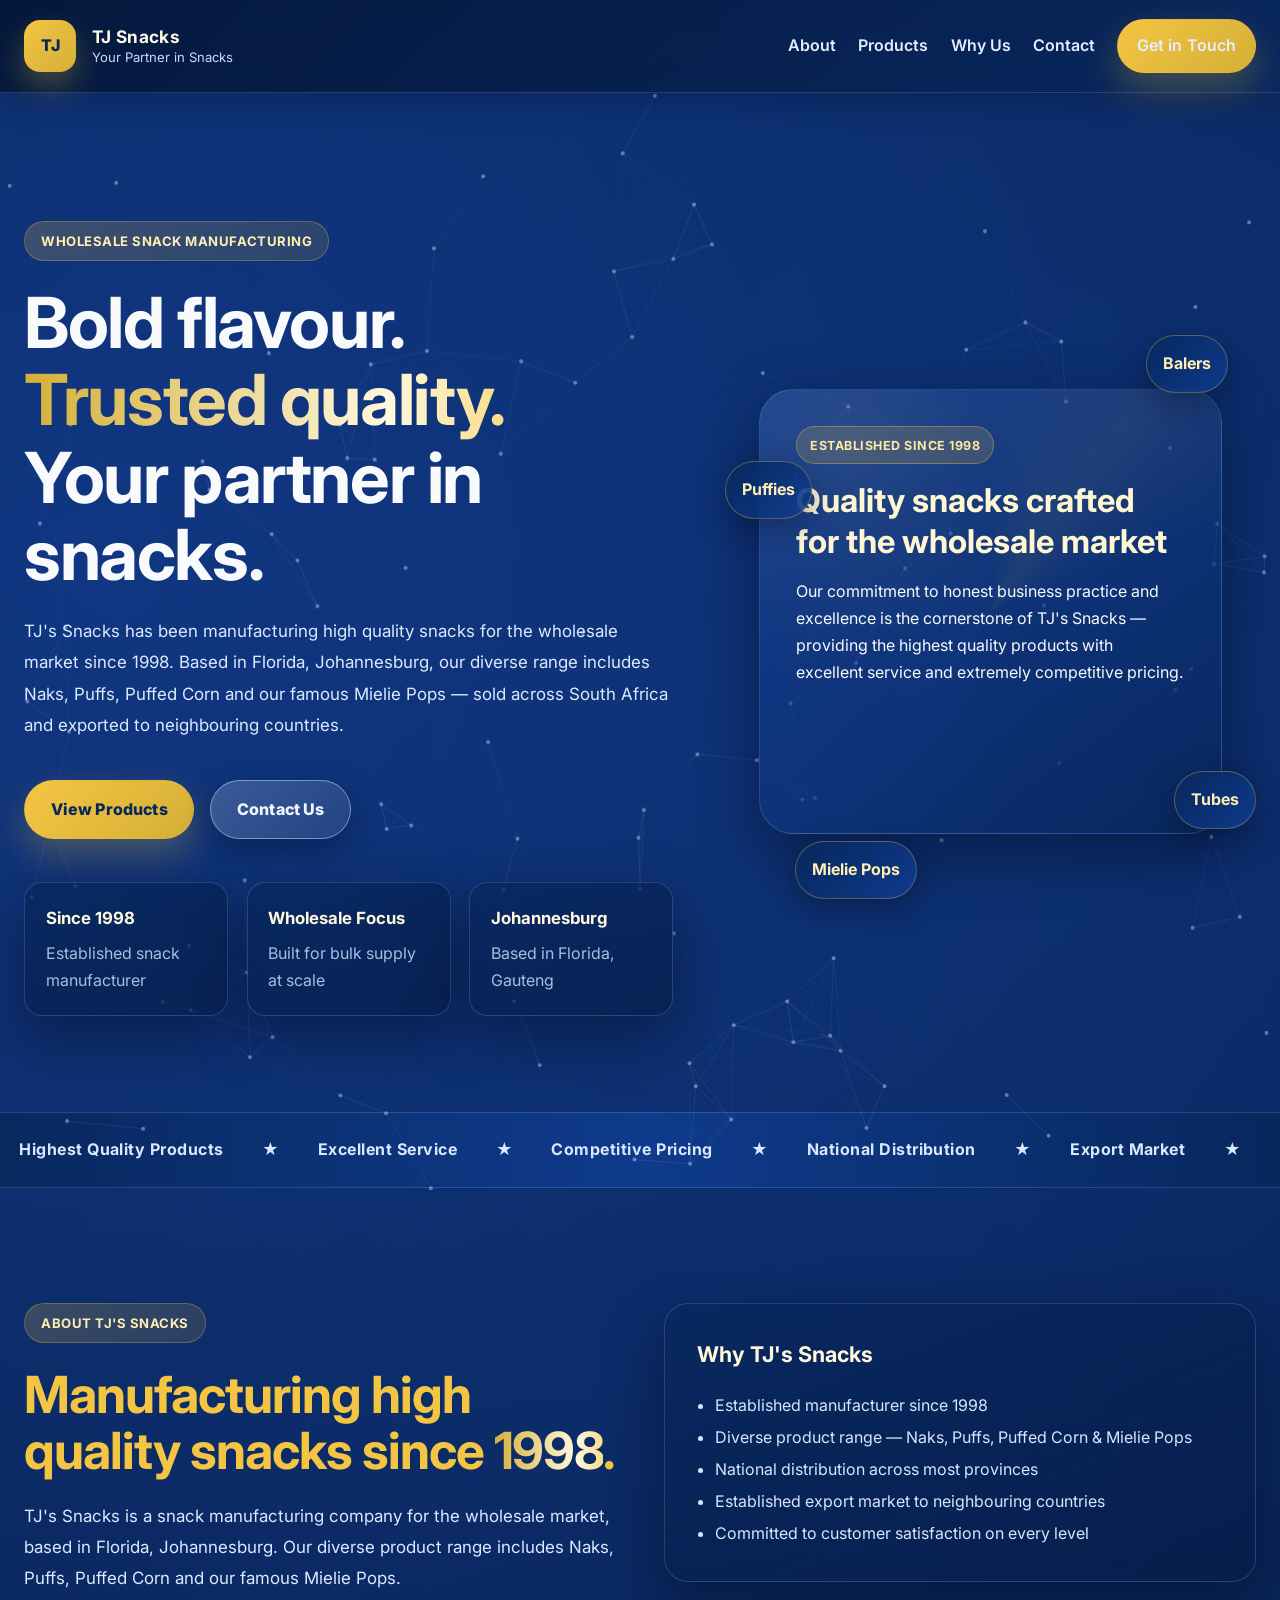
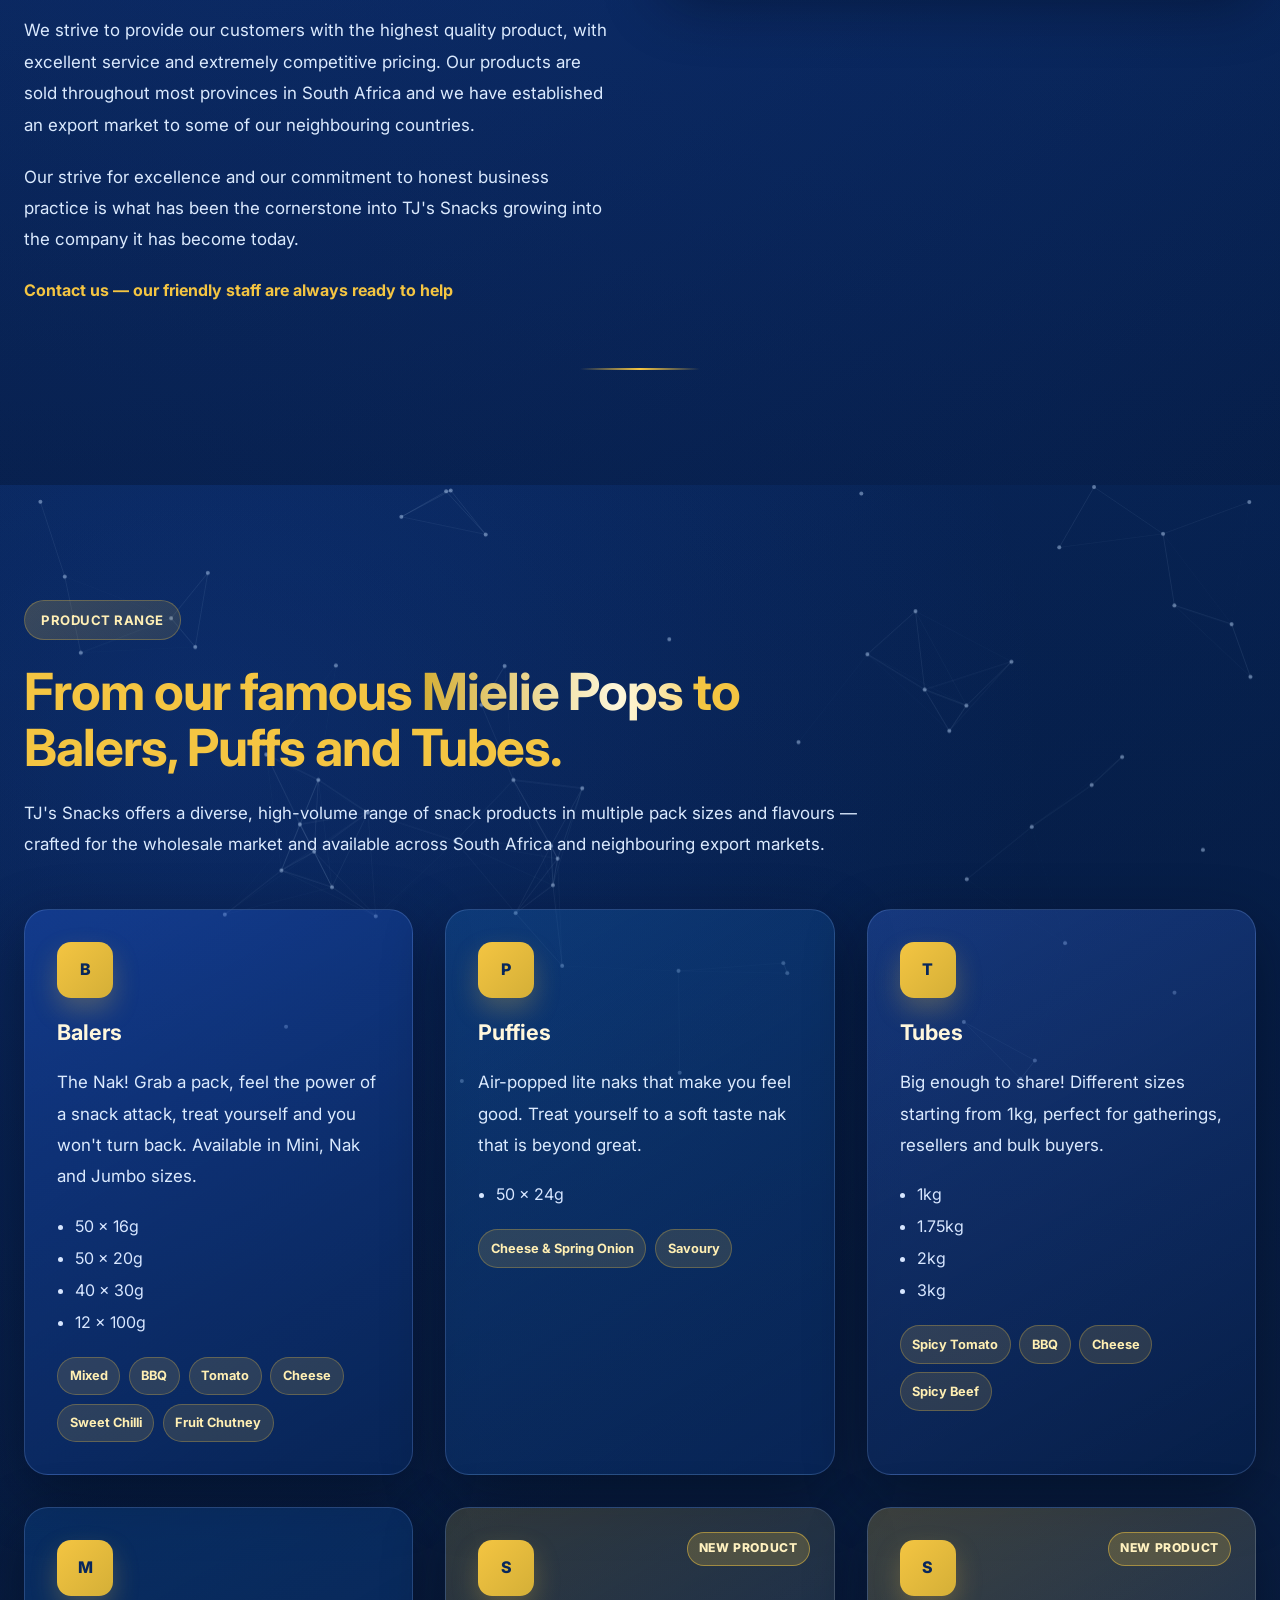
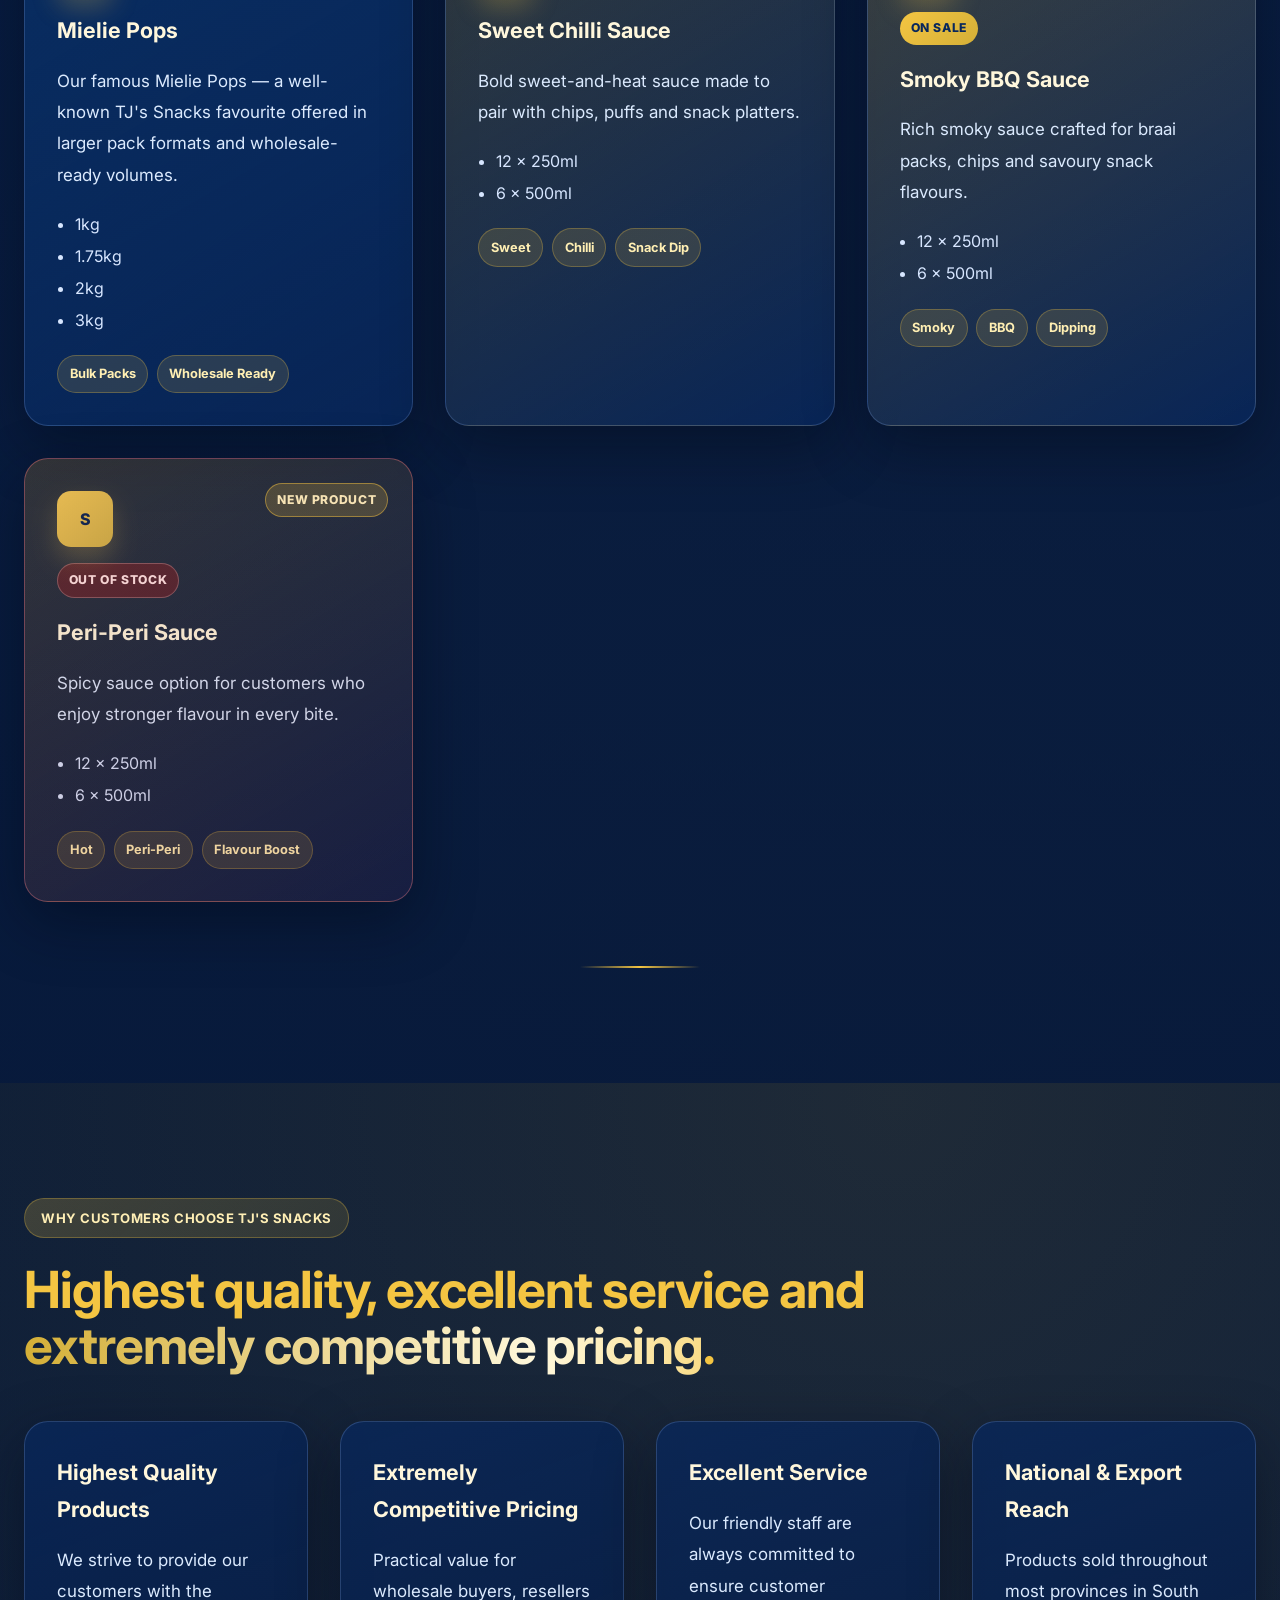
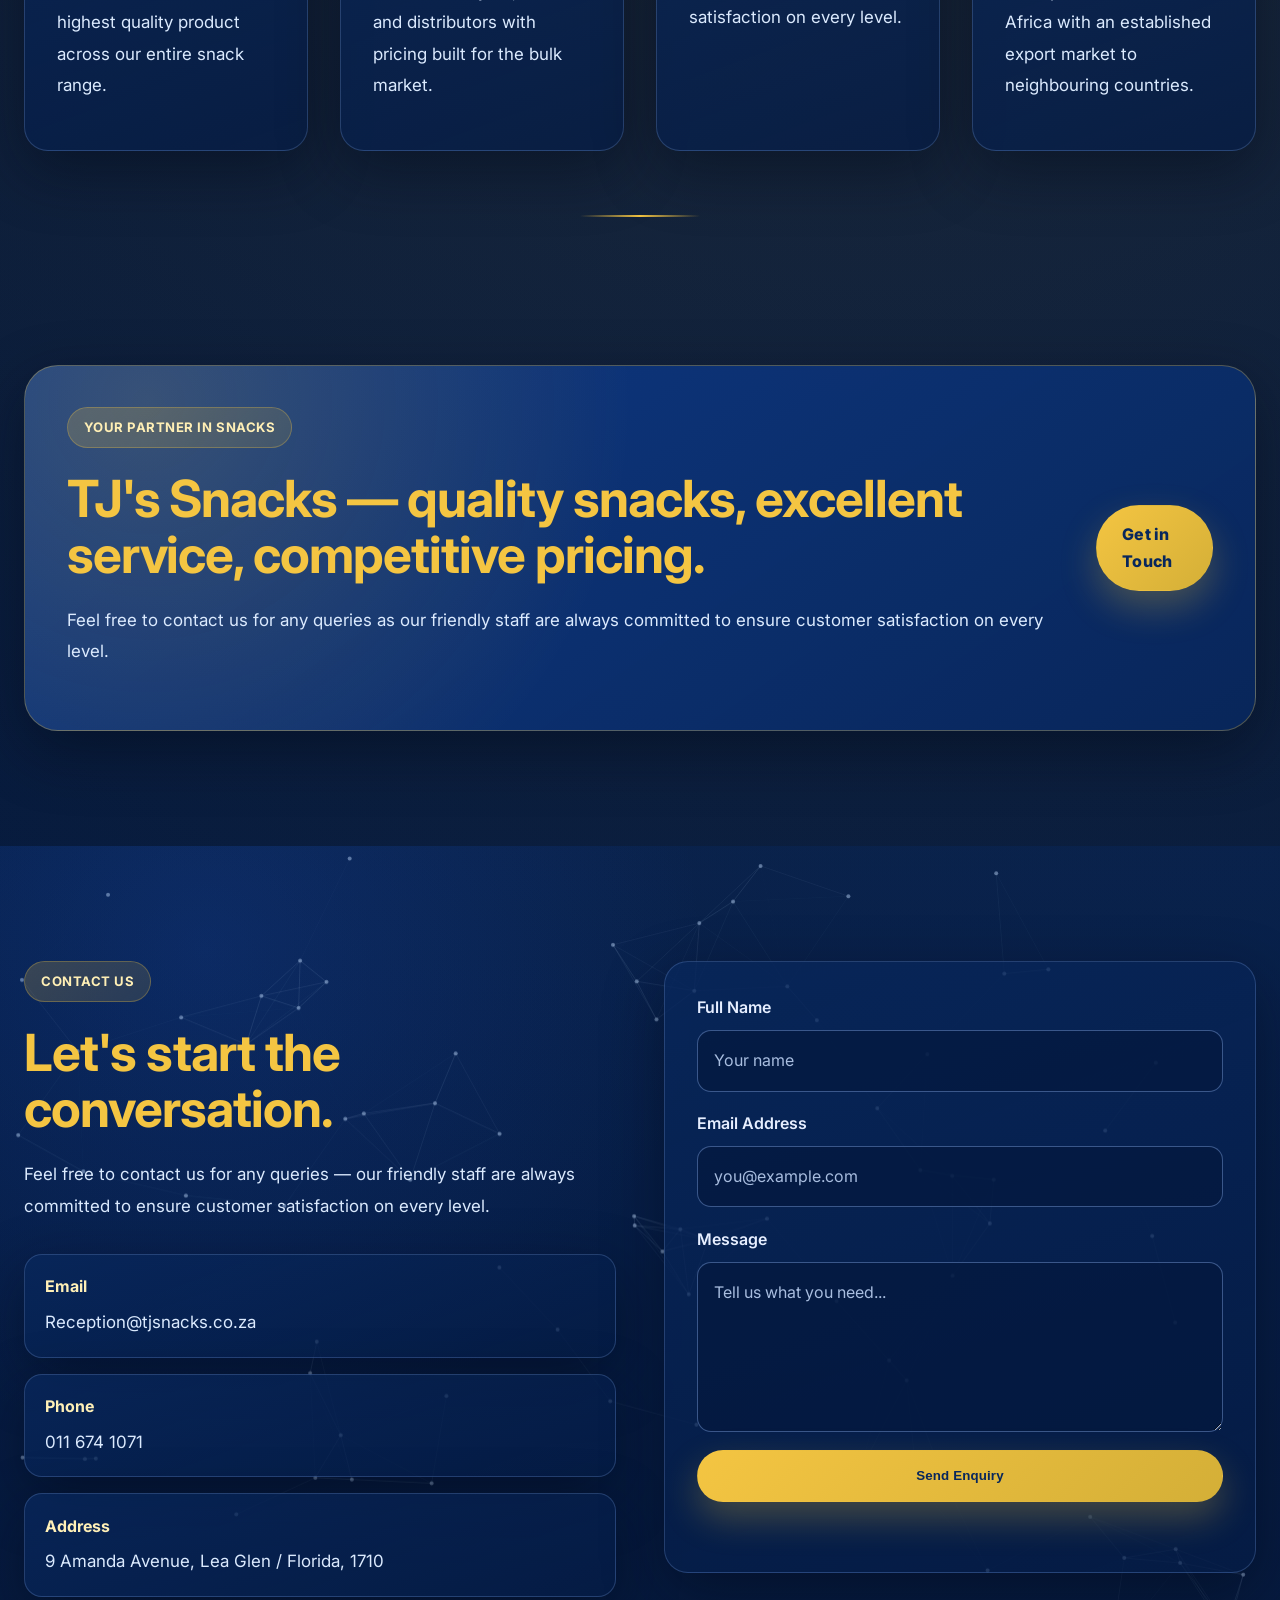
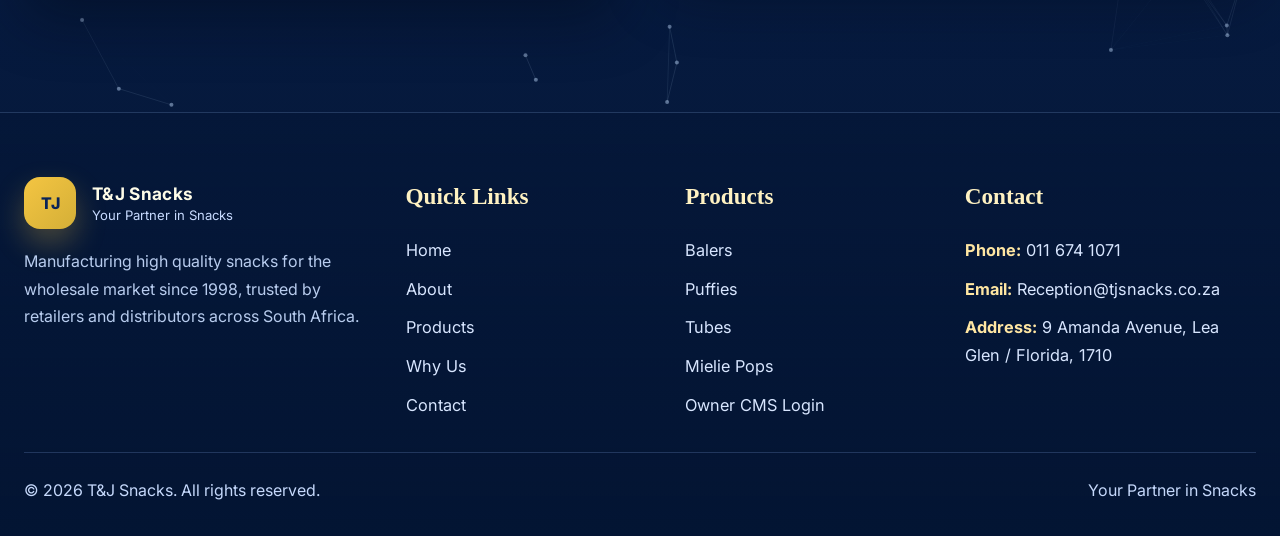
==== index.html @ a7e6642c "enhance website content and layout with updated descriptions, new particle animations, and improved " ====
<!DOCTYPE html>
<html lang="en">
<head>
  <meta charset="UTF-8" />
  <meta name="viewport" content="width=device-width, initial-scale=1.0" />
  <title>TJ Snacks | Your Partner in Snacks</title>
  <meta
    name="description"
    content="TJ Snacks is a trusted snack manufacturing company serving the wholesale market in Florida, Johannesburg with a growing range of snacks and sauces."
  />
  <link rel="preconnect" href="https://fonts.googleapis.com" />
  <link rel="preconnect" href="https://fonts.gstatic.com" crossorigin />
  <link
    href="https://fonts.googleapis.com/css2?family=Inter:wght@400;500;600;700;800&display=swap"
    rel="stylesheet"
  />
  <link rel="stylesheet" href="style.css" />
</head>
<body>
  <div class="site-shell">
    <header class="header" id="top">
      <div class="container nav">
        <a href="#top" class="logo">
          <span class="logo-mark">TJ</span>
          <span class="logo-text">
            <strong>TJ Snacks</strong>
            <small>Your Partner in Snacks</small>
          </span>
        </a>

        <button class="menu-toggle" id="menuToggle" aria-label="Open navigation" aria-expanded="false" aria-controls="navLinks">
          <span></span>
          <span></span>
          <span></span>
        </button>

        <nav class="nav-links" id="navLinks">
          <a href="#about">About</a>
          <a href="#products">Products</a>
          <a href="#why-us">Why Us</a>
          <a href="#contact">Contact</a>
          <a href="#contact" class="btn btn-sm">Get in Touch</a>
        </nav>
      </div>
    </header>

    <main>
      <section class="hero">
        <canvas class="particle-canvas" id="particlesHero"></canvas>
        <div class="container hero-grid">
          <div class="hero-copy reveal">
            <span class="eyebrow">Wholesale Snack Manufacturing</span>
            <h1>
              Bold flavour. <span class="gold-text">Trusted quality.</span><br />
              Your partner in snacks.
            </h1>
            <p class="hero-text">
              TJ's Snacks has been manufacturing high quality snacks for the wholesale
              market since 1998. Based in Florida, Johannesburg, our diverse range includes
              Naks, Puffs, Puffed Corn and our famous Mielie Pops — sold across South Africa
              and exported to neighbouring countries.
            </p>

            <div class="hero-actions">
              <a href="#products" class="btn">View Products</a>
              <a href="#contact" class="btn btn-secondary">Contact Us</a>
            </div>

            <div class="hero-stats">
              <div class="stat-card">
                <strong>Since 1998</strong>
                <span>Established snack manufacturer</span>
              </div>
              <div class="stat-card">
                <strong>Wholesale Focus</strong>
                <span>Built for bulk supply at scale</span>
              </div>
              <div class="stat-card">
                <strong>Johannesburg</strong>
                <span>Based in Florida, Gauteng</span>
              </div>
            </div>
          </div>

          <div class="hero-visual reveal">
            <div class="hero-card-main">
              <div class="chip">Established Since 1998</div>
              <h3>Quality snacks crafted for the wholesale market</h3>
              <p>
                Our commitment to honest business practice and excellence is the cornerstone
                of TJ's Snacks — providing the highest quality products with excellent service
                and extremely competitive pricing.
              </p>
            </div>

            <div class="floating-card one"><span>Balers</span></div>
            <div class="floating-card two"><span>Puffies</span></div>
            <div class="floating-card three"><span>Tubes</span></div>
            <div class="floating-card four"><span>Mielie Pops</span></div>
          </div>
        </div>
      </section>

      <section class="brands-strip">
        <div class="brands-track">
          <div class="brands-inner">
            <span>Highest Quality Products</span>
            <span>★</span>
            <span>Excellent Service</span>
            <span>★</span>
            <span>Competitive Pricing</span>
            <span>★</span>
            <span>National Distribution</span>
            <span>★</span>
            <span>Export Market</span>
            <span>★</span>
          </div>
        </div>
      </section>

      <section class="section" id="about">
        <div class="container two-col">
          <div class="section-copy reveal">
            <span class="eyebrow">About TJ's Snacks</span>
            <h2>Manufacturing high quality snacks since <span class="gold-text">1998</span>.</h2>
            <p>
              TJ's Snacks is a snack manufacturing company for the wholesale market,
              based in Florida, Johannesburg. Our diverse product range includes Naks,
              Puffs, Puffed Corn and our famous Mielie Pops.
            </p>
            <p>
              We strive to provide our customers with the highest quality product, with
              excellent service and extremely competitive pricing. Our products are sold
              throughout most provinces in South Africa and we have established an export
              market to some of our neighbouring countries.
            </p>
            <p>
              Our strive for excellence and our commitment to honest business practice
              is what has been the cornerstone into TJ's Snacks growing into the company
              it has become today.
            </p>
            <a href="#contact" class="text-link">Contact us — our friendly staff are always ready to help</a>
          </div>

          <div class="info-panel reveal">
            <div class="panel-card">
              <h3>Why TJ's Snacks</h3>
              <ul>
                <li>Established manufacturer since 1998</li>
                <li>Diverse product range — Naks, Puffs, Puffed Corn &amp; Mielie Pops</li>
                <li>National distribution across most provinces</li>
                <li>Established export market to neighbouring countries</li>
                <li>Committed to customer satisfaction on every level</li>
              </ul>
            </div>
          </div>
        </div>
      </section>

      <section class="section alt" id="products">
        <canvas class="particle-canvas" id="particlesProducts"></canvas>
        <div class="container">
          <div class="section-head reveal">
            <span class="eyebrow">Product Range</span>
            <h2>From our famous <span class="gold-text">Mielie Pops</span> to Balers, Puffs and Tubes.</h2>
            <p>
              TJ's Snacks offers a diverse, high-volume range of snack products in multiple
              pack sizes and flavours — crafted for the wholesale market and available across
              South Africa and neighbouring export markets.
            </p>
          </div>

          <div class="products-grid" id="productsGrid"></div>
        </div>
      </section>

      <section class="section" id="why-us">
        <div class="container">
          <div class="section-head reveal">
            <span class="eyebrow">Why Customers Choose TJ's Snacks</span>
            <h2>Highest quality, excellent service and <span class="gold-text">extremely competitive pricing</span>.</h2>
          </div>

          <div class="features-grid">
            <article class="feature-card reveal">
              <h3>Highest Quality Products</h3>
              <p>We strive to provide our customers with the highest quality product across our entire snack range.</p>
            </article>
            <article class="feature-card reveal">
              <h3>Extremely Competitive Pricing</h3>
              <p>Practical value for wholesale buyers, resellers and distributors with pricing built for the bulk market.</p>
            </article>
            <article class="feature-card reveal">
              <h3>Excellent Service</h3>
              <p>Our friendly staff are always committed to ensure customer satisfaction on every level.</p>
            </article>
            <article class="feature-card reveal">
              <h3>National &amp; Export Reach</h3>
              <p>Products sold throughout most provinces in South Africa with an established export market to neighbouring countries.</p>
            </article>
          </div>
        </div>
      </section>

      <section class="section cta-section">
        <div class="container cta-box reveal">
          <div>
            <span class="eyebrow">Your Partner in Snacks</span>
            <h2>TJ's Snacks — quality snacks, excellent service, competitive pricing.</h2>
            <p>
              Feel free to contact us for any queries as our friendly staff are always
              committed to ensure customer satisfaction on every level.
            </p>
          </div>
          <a href="#contact" class="btn">Get in Touch</a>
        </div>
      </section>

      <section class="section alt" id="contact">
        <canvas class="particle-canvas" id="particlesContact"></canvas>
        <div class="container contact-grid">
          <div class="section-copy reveal">
            <span class="eyebrow">Contact Us</span>
            <h2>Let's start the conversation.</h2>
            <p>
              Feel free to contact us for any queries — our friendly staff are always
              committed to ensure customer satisfaction on every level.
            </p>

            <div class="contact-list">
              <div class="contact-item reveal-left">
                <strong>Email</strong>
                <span>Reception@tjsnacks.co.za</span>
              </div>
              <div class="contact-item reveal-left">
                <strong>Phone</strong>
                <span>011 674 1071</span>
              </div>
              <div class="contact-item reveal-left">
                <strong>Address</strong>
                <span>9 Amanda Avenue, Lea Glen / Florida, 1710</span>
              </div>
            </div>
          </div>

          <div class="contact-form-card reveal">
            <form id="contactForm">
              <div class="form-row">
                <label for="name">Full Name</label>
                <input type="text" id="name" name="name" placeholder="Your name" required />
              </div>

              <div class="form-row">
                <label for="email">Email Address</label>
                <input type="email" id="email" name="email" placeholder="you@example.com" required />
              </div>

              <div class="form-row">
                <label for="message">Message</label>
                <textarea id="message" name="message" rows="5" placeholder="Tell us what you need..." required></textarea>
              </div>

              <button type="submit" class="btn full-width">Send Enquiry</button>
              <p class="form-note" id="formMessage"></p>
            </form>
          </div>
        </div>
      </section>
    </main>

    <footer class="footer">
      <div class="container">
        <div class="footer-main">
          <div class="footer-brand">
            <a href="#top" class="logo footer-logo">
              <span class="logo-mark">TJ</span>
              <span class="logo-text">
                <strong>T&J Snacks</strong>
                <small>Your Partner in Snacks</small>
              </span>
            </a>
            <p>
              Manufacturing high quality snacks for the wholesale market since 1998,
              trusted by retailers and distributors across South Africa.
            </p>
          </div>

          <div class="footer-column">
            <h3>Quick Links</h3>
            <a href="#top">Home</a>
            <a href="#about">About</a>
            <a href="#products">Products</a>
            <a href="#why-us">Why Us</a>
            <a href="#contact">Contact</a>
          </div>

          <div class="footer-column">
            <h3>Products</h3>
            <a href="#products">Balers</a>
            <a href="#products">Puffies</a>
            <a href="#products">Tubes</a>
            <a href="#products">Mielie Pops</a>
            <a href="cms.html">Owner CMS Login</a>
          </div>

          <div class="footer-column">
            <h3>Contact</h3>
            <p><strong>Phone:</strong> 011 674 1071</p>
            <p><strong>Email:</strong> Reception@tjsnacks.co.za</p>
            <p><strong>Address:</strong> 9 Amanda Avenue, Lea Glen / Florida, 1710</p>
          </div>
        </div>

        <div class="footer-bottom">
          <p>&copy; 2026 T&J Snacks. All rights reserved.</p>
          <p>Your Partner in Snacks</p>
        </div>
      </div>

      <button type="button" class="scroll-top-btn" id="scrollTopButton" aria-label="Scroll to top">
        ↑
      </button>
    </footer>
  </div>

  <script src="product-store.js"></script>
  <script src="particles.js"></script>
  <script src="script.js"></script>
</body>
</html>
---- style.css ----
:root {
  --primary: #0f3d91;
  --primary-deep: #08275c;
  --primary-accent: #2563eb;
  --bg: #031432;
  --bg-soft: #0b214d;
  --bg-tint: #eff6ff;
  --gold: #d4af37;
  --gold-rich: #f4c542;
  --text: #f8fafc;
  --text-soft: #dbeafe;
  --muted: #a8bddf;
  --line: rgba(148, 187, 255, 0.22);
  --card: rgba(8, 39, 92, 0.62);
  --card-strong: rgba(8, 39, 92, 0.78);
  --shadow: 0 20px 60px rgba(2, 8, 23, 0.45);
  --shadow-soft: 0 10px 30px rgba(2, 8, 23, 0.34);
  --radius-xl: 34px;
  --radius-lg: 24px;
  --radius-md: 18px;
  --radius-sm: 12px;
  --container: 1380px;
}

* {
  box-sizing: border-box;
}

html {
  scroll-behavior: smooth;
}

body {
  margin: 0;
  font-family: "Inter", sans-serif;
  color: var(--text);
  background:
    radial-gradient(circle at 6% 8%, rgba(37, 99, 235, 0.35), transparent 34%),
    radial-gradient(circle at 92% 10%, rgba(15, 61, 145, 0.35), transparent 36%),
    radial-gradient(circle at 70% 62%, rgba(212, 175, 55, 0.13), transparent 40%),
    linear-gradient(180deg, #04193c 0%, #031432 48%, #061d45 100%);
  line-height: 1.7;
}

img {
  max-width: 100%;
  display: block;
}

a {
  color: inherit;
  text-decoration: none;
}

.site-shell {
  overflow: clip;
}

.container {
  width: min(var(--container), calc(100% - 4rem));
  margin: 0 auto;
}

.header {
  position: sticky;
  top: 0;
  z-index: 1000;
  border-bottom: 1px solid var(--line);
  background: linear-gradient(135deg, rgba(3, 20, 50, 0.86), rgba(8, 39, 92, 0.82));
  backdrop-filter: blur(18px);
  box-shadow: 0 8px 28px rgba(2, 8, 23, 0.26);
}

.nav {
  min-height: 92px;
  display: flex;
  align-items: center;
  justify-content: space-between;
  gap: 1.4rem;
}

.logo {
  display: flex;
  align-items: center;
  gap: 1rem;
}

.logo-mark {
  width: 52px;
  height: 52px;
  border-radius: 16px;
  display: grid;
  place-items: center;
  font-weight: 800;
  color: #0a2458;
  background: linear-gradient(135deg, var(--gold-rich), var(--gold));
  box-shadow: 0 14px 30px rgba(244, 197, 66, 0.28);
}

.logo-text {
  display: flex;
  flex-direction: column;
  line-height: 1.15;
}

.logo-text strong {
  font-size: 1.08rem;
  color: #fefce8;
  letter-spacing: 0.02em;
}

.logo-text small {
  margin-top: 0.25rem;
  color: #c8dbff;
  font-size: 0.82rem;
}

.nav-links {
  display: flex;
  align-items: center;
  gap: 1.4rem;
}

.nav-links a {
  font-weight: 600;
  color: #e5eeff;
  position: relative;
  transition: color 0.25s ease;
}

.nav-links a::after {
  content: "";
  position: absolute;
  left: 0;
  bottom: -0.38rem;
  width: 100%;
  height: 2px;
  background: linear-gradient(90deg, var(--gold), var(--gold-rich));
  border-radius: 999px;
  transform: scaleX(0);
  transform-origin: left;
  transition: transform 0.25s ease;
}

.nav-links a:hover {
  color: var(--gold-rich);
}

.nav-links a:hover::after {
  transform: scaleX(1);
}

.menu-toggle {
  display: none;
  border: 0;
  background: transparent;
  cursor: pointer;
  padding: 0;
}

.menu-toggle span {
  display: block;
  width: 28px;
  height: 3px;
  margin: 5px 0;
  border-radius: 999px;
  background: var(--gold-rich);
}

/* ── Particle canvas ── */
.hero,
.section.alt {
  position: relative;
}

.particle-canvas {
  position: absolute;
  inset: 0;
  width: 100%;
  height: 100%;
  pointer-events: none;
  z-index: 0;
}

.hero > .container,
.section.alt > .container {
  position: relative;
  z-index: 1;
}

.hero {
  padding: 8rem 0 6rem;
}

.hero-grid {
  display: grid;
  grid-template-columns: 1.1fr 0.9fr;
  gap: 3.2rem;
  align-items: center;
}

.eyebrow {
  display: inline-flex;
  align-items: center;
  gap: 0.45rem;
  padding: 0.5rem 1rem;
  margin-bottom: 1.4rem;
  border-radius: 999px;
  border: 1px solid rgba(244, 197, 66, 0.28);
  background: linear-gradient(135deg, rgba(244, 197, 66, 0.2), rgba(212, 175, 55, 0.14));
  color: #ffefb5;
  font-size: 0.82rem;
  font-weight: 700;
  letter-spacing: 0.04em;
  text-transform: uppercase;
}

.hero h1,
.section h2,
.cta-box h2 {
  margin: 0 0 1.4rem;
  line-height: 1.1;
  letter-spacing: -0.02em;
}

.hero h1 {
  font-size: clamp(2.7rem, 5.5vw, 5rem);
  max-width: 12.5ch;
}

.gold-text,
.section h2,
.cta-box h2,
.section-head h2 {
  color: var(--gold-rich);
}

.hero-text,
.section-copy p,
.section-head p,
.product-card p,
.feature-card p,
.cta-box p,
.contact-item span,
.form-note {
  color: var(--text-soft);
  font-size: 1.06rem;
  line-height: 1.85;
}

.section-copy p,
.section-head p,
.cta-box p {
  margin: 0 0 1.3rem;
}

.hero-actions {
  display: flex;
  flex-wrap: wrap;
  gap: 1rem;
  margin: 2.4rem 0 2.7rem;
}

.btn {
  display: inline-flex;
  align-items: center;
  justify-content: center;
  min-height: 52px;
  padding: 0.95rem 1.6rem;
  border-radius: 999px;
  border: 1px solid transparent;
  background: linear-gradient(135deg, var(--gold-rich), var(--gold));
  color: #08275c;
  font-weight: 800;
  letter-spacing: 0.01em;
  box-shadow: 0 16px 36px rgba(212, 175, 55, 0.3);
  transition: transform 0.3s ease, box-shadow 0.3s ease, filter 0.3s ease;
}

.btn:hover {
  transform: translateY(-3px);
  filter: brightness(1.05);
  box-shadow: 0 22px 42px rgba(212, 175, 55, 0.34);
}

.btn-secondary {
  background: linear-gradient(135deg, rgba(239, 246, 255, 0.2), rgba(255, 255, 255, 0.08));
  border-color: rgba(196, 222, 255, 0.5);
  color: #f1f7ff;
  box-shadow: var(--shadow-soft);
}

.btn-sm {
  min-height: 44px;
  padding: 0.75rem 1.15rem;
  cursor: pointer;
}

.full-width {
  width: 100%;
}

.text-link {
  color: var(--gold-rich);
  font-weight: 700;
}

.text-link:hover {
  text-decoration: underline;
  text-underline-offset: 4px;
}

.hero-stats {
  display: grid;
  grid-template-columns: repeat(3, 1fr);
  gap: 1.15rem;
}

.stat-card,
.panel-card,
.product-card,
.feature-card,
.contact-item,
.contact-form-card,
.hero-card-main {
  border: 1px solid var(--line);
  background: linear-gradient(160deg, rgba(8, 39, 92, 0.78), rgba(5, 28, 70, 0.7));
  box-shadow: var(--shadow);
}

.stat-card {
  padding: 1.3rem;
  border-radius: var(--radius-md);
}

.stat-card strong {
  display: block;
  margin-bottom: 0.45rem;
  color: #fff8df;
  font-size: 1.05rem;
}

.stat-card span {
  color: var(--muted);
}

.hero-visual {
  min-height: 620px;
  position: relative;
}

.hero-card-main {
  position: absolute;
  inset: 80px 34px 95px;
  border-radius: var(--radius-xl);
  padding: 2.3rem;
  background:
    linear-gradient(145deg, rgba(37, 99, 235, 0.26), rgba(8, 39, 92, 0.88)),
    radial-gradient(circle at 20% 10%, rgba(244, 197, 66, 0.14), transparent 46%);
}

.hero-card-main h3 {
  margin: 1rem 0 1rem;
  font-size: clamp(1.5rem, 2.8vw, 2.05rem);
  color: #fff6d2;
  line-height: 1.25;
}

.chip {
  display: inline-flex;
  align-items: center;
  padding: 0.45rem 0.8rem;
  border-radius: 999px;
  border: 1px solid rgba(244, 197, 66, 0.35);
  background: rgba(244, 197, 66, 0.16);
  color: #ffe8a0;
  font-size: 0.78rem;
  font-weight: 700;
  text-transform: uppercase;
  letter-spacing: 0.04em;
}

.floating-card {
  position: absolute;
  padding: 0.9rem 1rem;
  border-radius: 999px;
  border: 1px solid rgba(244, 197, 66, 0.32);
  background: linear-gradient(135deg, rgba(8, 39, 92, 0.95), rgba(15, 61, 145, 0.88));
  color: #ffefb5;
  font-weight: 700;
  box-shadow: var(--shadow-soft);
  animation: float 5.2s ease-in-out infinite;
}

.floating-card.one {
  top: 26px;
  right: 28px;
}

.floating-card.two {
  top: 152px;
  left: 0;
  animation-delay: 0.6s;
}

.floating-card.three {
  bottom: 100px;
  right: 0;
  animation-delay: 1.2s;
}

.floating-card.four {
  bottom: 30px;
  left: 70px;
  animation-delay: 1.7s;
}

@keyframes float {
  0%,
  100% {
    transform: translateY(0);
  }
  50% {
    transform: translateY(-12px);
  }
}

.brands-strip {
  padding: 1.45rem 0;
  border-top: 1px solid var(--line);
  border-bottom: 1px solid var(--line);
  background: linear-gradient(90deg, rgba(8, 39, 92, 0.9), rgba(15, 61, 145, 0.84), rgba(8, 39, 92, 0.9));
  overflow: hidden;
}

.brands-track {
  display: flex;
  width: max-content;
  animation: ticker 18s linear infinite;
}

.brands-inner {
  display: flex;
  align-items: center;
  gap: 2.4rem;
  padding: 0 1.2rem;
  white-space: nowrap;
  color: #d9e8ff;
  font-weight: 700;
  letter-spacing: 0.03em;
  flex-shrink: 0;
}

.brands-inner span {
  flex-shrink: 0;
}

@keyframes ticker {
  0%   { transform: translateX(0); }
  100% { transform: translateX(-50%); }
}

.section {
  padding: 7.2rem 0;
}

.section.alt {
  background:
    radial-gradient(circle at 16% 12%, rgba(37, 99, 235, 0.16), transparent 38%),
    linear-gradient(180deg, rgba(8, 39, 92, 0.45), rgba(6, 25, 60, 0.88));
}

.two-col,
.contact-grid {
  display: grid;
  grid-template-columns: 1fr 1fr;
  gap: 3rem;
  align-items: start;
}

.section-copy h2,
.section-head h2,
.cta-box h2 {
  font-size: clamp(2.15rem, 4vw, 3.3rem);
}

.section-copy h2,
.section-head h2 {
  margin-bottom: 1.4rem;
}

.panel-card,
.product-card,
.feature-card,
.contact-form-card {
  border-radius: var(--radius-lg);
  padding: 2rem;
}

.panel-card,
.product-card,
.feature-card,
.contact-item,
.contact-form-card,
.stat-card {
  transition: transform 0.3s ease, box-shadow 0.3s ease, border-color 0.3s ease;
}

.panel-card:hover,
.product-card:hover,
.feature-card:hover,
.contact-item:hover,
.contact-form-card:hover,
.stat-card:hover {
  transform: translateY(-6px);
  box-shadow: 0 24px 50px rgba(2, 8, 23, 0.5);
  border-color: rgba(244, 197, 66, 0.4);
}

.panel-card h3,
.product-card h3,
.feature-card h3 {
  margin-top: 0;
  margin-bottom: 0.9rem;
  color: #fff7dc;
  font-size: 1.35rem;
}

.panel-card ul,
.product-card ul {
  margin: 1rem 0 0;
  padding-left: 1.1rem;
  color: #d7e6ff;
  line-height: 2;
}

.section-head {
  max-width: 850px;
  margin-bottom: 3rem;
}

.products-grid,
.features-grid {
  display: grid;
  gap: 2rem;
}

.products-layout {
  display: grid;
  grid-template-columns: minmax(0, 1.7fr) minmax(340px, 0.95fr);
  gap: 2.2rem;
  align-items: start;
}

.catalog-column {
  min-width: 0;
}

.products-grid {
  grid-template-columns: repeat(4, minmax(0, 1fr));
}

.features-grid {
  grid-template-columns: repeat(4, minmax(0, 1fr));
}

.product-card {
  position: relative;
}

.product-icon {
  width: 56px;
  height: 56px;
  border-radius: 14px;
  display: grid;
  place-items: center;
  margin-bottom: 1rem;
  font-weight: 800;
  color: #08275c;
  background: linear-gradient(135deg, var(--gold-rich), var(--gold));
  box-shadow: 0 12px 26px rgba(244, 197, 66, 0.25);
}

.product-card.vibrant-1 {
  background: linear-gradient(150deg, rgba(37, 99, 235, 0.34), rgba(8, 39, 92, 0.76));
}

.product-card.vibrant-2 {
  background: linear-gradient(150deg, rgba(23, 98, 180, 0.34), rgba(8, 39, 92, 0.76));
}

.product-card.vibrant-3 {
  background: linear-gradient(150deg, rgba(56, 110, 232, 0.32), rgba(6, 31, 74, 0.8));
}

.product-card.vibrant-4 {
  background: linear-gradient(150deg, rgba(12, 81, 166, 0.32), rgba(8, 39, 92, 0.8));
}

.product-card.vibrant-5 {
  background: linear-gradient(150deg, rgba(212, 175, 55, 0.2), rgba(8, 39, 92, 0.82));
}

.product-card.vibrant-6 {
  background: linear-gradient(150deg, rgba(244, 197, 66, 0.22), rgba(8, 39, 92, 0.82));
}

.product-card.vibrant-7 {
  background: linear-gradient(150deg, rgba(212, 175, 55, 0.18), rgba(6, 31, 74, 0.84));
}

.new-product-badge {
  position: absolute;
  top: 1.5rem;
  right: 1.5rem;
  padding: 0.35rem 0.7rem;
  border-radius: 999px;
  border: 1px solid rgba(244, 197, 66, 0.5);
  background: rgba(244, 197, 66, 0.2);
  color: #fff1bf;
  font-size: 0.76rem;
  font-weight: 800;
  text-transform: uppercase;
  letter-spacing: 0.05em;
}

.product-statuses {
  display: flex;
  flex-wrap: wrap;
  gap: 0.55rem;
  margin-bottom: 1rem;
}

.status-badge {
  display: inline-flex;
  align-items: center;
  padding: 0.38rem 0.68rem;
  border-radius: 999px;
  font-size: 0.76rem;
  font-weight: 800;
  letter-spacing: 0.05em;
  text-transform: uppercase;
}

.status-sale {
  color: #08275c;
  background: linear-gradient(135deg, var(--gold-rich), var(--gold));
}

.status-out {
  color: #ffe3e3;
  background: rgba(185, 28, 28, 0.34);
  border: 1px solid rgba(254, 202, 202, 0.3);
}

.product-card.is-out-of-stock {
  border-color: rgba(248, 113, 113, 0.42);
}

.product-card.is-out-of-stock .product-icon {
  filter: grayscale(0.15);
}

.product-card.is-out-of-stock::after {
  content: "";
  position: absolute;
  inset: 0;
  border-radius: inherit;
  background: linear-gradient(180deg, rgba(127, 29, 29, 0.06), rgba(127, 29, 29, 0.14));
  pointer-events: none;
}

.cms-panel {
  display: grid;
  gap: 1.5rem;
}

.cms-card {
  border: 1px solid var(--line);
  border-radius: var(--radius-lg);
  padding: 1.7rem;
  background: linear-gradient(160deg, rgba(6, 31, 74, 0.88), rgba(5, 28, 70, 0.78));
  box-shadow: var(--shadow);
}

.cms-preview-card {
  min-height: 100%;
}

.cms-head h3 {
  margin: 0 0 0.8rem;
  color: #fff7dc;
  font-size: 1.5rem;
}

.cms-head p {
  margin: 0 0 1.2rem;
  color: var(--text-soft);
}

.cms-head.compact p {
  margin-bottom: 0;
}

.cms-form {
  display: grid;
  gap: 1rem;
}

.cms-form-grid {
  display: grid;
  grid-template-columns: repeat(2, minmax(0, 1fr));
  gap: 1rem;
}

.checkbox-group {
  display: flex;
  flex-wrap: wrap;
  align-items: center;
  gap: 0.5rem 1.5rem;
  padding-top: 0;
}

.checkbox-group label {
  display: flex;
  align-items: center;
  gap: 0.6rem;
  color: #e6eeff;
  font-weight: 500;
  white-space: nowrap;
}

.checkbox-group input {
  accent-color: var(--gold-rich);
  width: 1.1rem;
  height: 1.1rem;
  flex: 0 0 auto;
}

.cms-actions {
  display: flex;
  flex-wrap: wrap;
  gap: 0.8rem;
}

.hidden {
  display: none !important;
}

.cms-page-section {
  min-height: calc(100vh - 92px);
}

.auth-shell {
  max-width: 540px;
}

.auth-card {
  border: 1px solid var(--line);
  border-radius: var(--radius-lg);
  padding: 2rem;
  background: linear-gradient(160deg, rgba(6, 31, 74, 0.88), rgba(5, 28, 70, 0.78));
  box-shadow: var(--shadow);
}

.auth-card h3 {
  margin: 0 0 0.8rem;
  color: #fff7dc;
  font-size: 1.6rem;
}

.auth-card p {
  margin: 0 0 1.2rem;
  color: var(--text-soft);
}

.auth-form {
  max-width: 100%;
}

.page-toolbar {
  margin-bottom: 2rem;
}

.cms-dashboard {
  display: grid;
  gap: 2rem;
}

.cms-products-layout {
  grid-template-columns: minmax(0, 1.2fr) minmax(420px, 0.8fr);
  align-items: start;
}

.cms-preview-card .products-grid {
  grid-template-columns: repeat(2, minmax(0, 1fr));
}

.cms-preview-card .product-card {
  min-height: 100%;
}

.cms-product-list {
  display: grid;
  gap: 0.9rem;
  margin-top: 1.2rem;
}

.cms-product-item {
  display: grid;
  gap: 0.9rem;
  padding: 1rem;
  border: 1px solid rgba(148, 187, 255, 0.2);
  border-radius: var(--radius-md);
  background: rgba(8, 39, 92, 0.44);
}

.cms-product-top {
  display: flex;
  align-items: center;
  justify-content: space-between;
  gap: 1rem;
}

.cms-product-top strong {
  color: #fff8df;
}

.cms-product-meta {
  display: flex;
  flex-wrap: wrap;
  gap: 0.5rem;
}

.cms-chip {
  display: inline-flex;
  align-items: center;
  padding: 0.3rem 0.6rem;
  border-radius: 999px;
  background: rgba(244, 197, 66, 0.12);
  border: 1px solid rgba(244, 197, 66, 0.2);
  color: #ffefb5;
  font-size: 0.74rem;
  font-weight: 700;
}

.cms-product-actions {
  display: flex;
  flex-wrap: wrap;
  gap: 0.55rem;
}

.cms-button {
  border: 1px solid rgba(148, 187, 255, 0.28);
  background: rgba(239, 246, 255, 0.08);
  color: #f8fbff;
  border-radius: 999px;
  padding: 0.58rem 0.9rem;
  font: inherit;
  font-size: 0.86rem;
  font-weight: 700;
  cursor: pointer;
  transition: transform 0.25s ease, border-color 0.25s ease, background 0.25s ease;
}

.cms-button:hover {
  transform: translateY(-2px);
  border-color: rgba(244, 197, 66, 0.38);
}

.cms-button.is-active {
  background: rgba(244, 197, 66, 0.16);
  border-color: rgba(244, 197, 66, 0.38);
  color: #ffefb5;
}

.cms-button.is-danger {
  background: rgba(127, 29, 29, 0.25);
  border-color: rgba(254, 202, 202, 0.28);
  color: #ffe3e3;
}

.empty-products {
  grid-column: 1 / -1;
  padding: 2rem;
  border: 1px dashed rgba(148, 187, 255, 0.3);
  border-radius: var(--radius-lg);
  background: rgba(8, 39, 92, 0.42);
  color: var(--text-soft);
  text-align: center;
}

.tag-wrap {
  display: flex;
  flex-wrap: wrap;
  gap: 0.55rem;
  margin-top: 1.2rem;
}

.tag-wrap span {
  padding: 0.45rem 0.72rem;
  border-radius: 999px;
  border: 1px solid rgba(244, 197, 66, 0.28);
  background: rgba(244, 197, 66, 0.14);
  color: #ffefb3;
  font-size: 0.8rem;
  font-weight: 700;
}

.cta-section {
  padding-top: 2rem;
}

.cta-box {
  padding: 2.6rem;
  border-radius: var(--radius-xl);
  border: 1px solid rgba(244, 197, 66, 0.3);
  background:
    radial-gradient(circle at 10% 10%, rgba(244, 197, 66, 0.18), transparent 42%),
    linear-gradient(145deg, rgba(15, 61, 145, 0.88), rgba(8, 39, 92, 0.92));
  box-shadow: var(--shadow);
  display: flex;
  align-items: center;
  justify-content: space-between;
  gap: 2rem;
}

.contact-list {
  display: grid;
  gap: 1rem;
  margin-top: 2rem;
}

.contact-item {
  padding: 1.15rem 1.25rem;
  border-radius: var(--radius-md);
}

.contact-item strong {
  display: block;
  margin-bottom: 0.4rem;
  color: #fff0b7;
}

.form-row {
  display: grid;
  gap: 0.55rem;
  margin-bottom: 1.15rem;
}

.form-row label {
  font-weight: 600;
  color: #e6eeff;
}

.form-row input,
.form-row select,
.form-row textarea {
  width: 100%;
  padding: 1rem 1rem;
  border-radius: 14px;
  border: 1px solid rgba(148, 187, 255, 0.38);
  font: inherit;
  color: #f8fbff;
  background: rgba(4, 24, 60, 0.65);
  outline: none;
  transition: border-color 0.25s ease, box-shadow 0.25s ease, background 0.25s ease;
}

.form-row input::placeholder,
.form-row select,
.form-row textarea::placeholder {
  color: #a8bddf;
}

.form-row input:focus,
.form-row select:focus,
.form-row textarea:focus {
  border-color: rgba(244, 197, 66, 0.66);
  box-shadow: 0 0 0 4px rgba(244, 197, 66, 0.16);
  background: rgba(4, 24, 60, 0.78);
}

.form-row select {
  appearance: none;
}

.form-note {
  margin: 0.9rem 0 0;
  min-height: 24px;
  font-size: 0.95rem;
}

.footer {
  border-top: 1px solid var(--line);
  padding: 4rem 0 2rem;
  background: linear-gradient(180deg, rgba(4, 20, 50, 0.6), rgba(3, 20, 50, 0.95));
}

.footer-main {
  display: grid;
  grid-template-columns: 1.2fr 0.85fr 0.85fr 1fr;
  gap: 2rem;
  padding-bottom: 2rem;
  border-bottom: 1px solid rgba(148, 187, 255, 0.2);
}

.footer-logo {
  margin-bottom: 1.2rem;
}

.footer-brand p {
  margin: 0;
  max-width: 38ch;
  color: #b8ccee;
  line-height: 1.7;
}

.footer-column {
  display: grid;
  align-content: start;
  gap: 0.7rem;
}

.footer-column h3 {
  margin: 0 0 0.55rem;
  color: #fff2c2;
  font-size: 1.45rem;
  font-family: Georgia, "Times New Roman", serif;
}

.footer-column a,
.footer-column p {
  margin: 0;
  color: #d8e6ff;
  font-size: 1.02rem;
  line-height: 1.7;
}

.footer-column a {
  transition: color 0.25s ease, transform 0.25s ease;
}

.footer-column a:hover {
  color: var(--gold-rich);
  transform: translateX(4px);
}

.footer-column p strong {
  color: #ffe6a2;
}

.footer-bottom {
  display: flex;
  align-items: center;
  justify-content: space-between;
  gap: 1rem;
  padding-top: 1.5rem;
}

.footer-bottom p {
  margin: 0;
  color: #c5d8fb;
}

.scroll-top-btn {
  position: fixed;
  right: 1.8rem;
  bottom: 1.8rem;
  width: 58px;
  height: 58px;
  border: 0;
  border-radius: 50%;
  display: grid;
  place-items: center;
  font-size: 1.7rem;
  line-height: 1;
  cursor: pointer;
  color: #08275c;
  background: linear-gradient(135deg, var(--gold-rich), var(--gold));
  box-shadow: 0 14px 34px rgba(244, 197, 66, 0.36);
  opacity: 0;
  transform: translateY(12px) scale(0.9);
  pointer-events: none;
  transition: opacity 0.25s ease, transform 0.25s ease, filter 0.25s ease;
  z-index: 1200;
}

.scroll-top-btn.show {
  opacity: 1;
  transform: translateY(0) scale(1);
  pointer-events: auto;
}

.scroll-top-btn:hover {
  filter: brightness(1.08);
  transform: translateY(-3px) scale(1.03);
}

.scroll-top-btn:focus-visible {
  outline: 3px solid rgba(244, 197, 66, 0.55);
  outline-offset: 3px;
}

/* ── Gold text shimmer ── */
.gold-text {
  background: linear-gradient(
    90deg,
    var(--gold) 0%,
    #fff8dc 38%,
    var(--gold-rich) 60%,
    #fff8dc 78%,
    var(--gold) 100%
  );
  background-size: 200% 100%;
  -webkit-background-clip: text;
  background-clip: text;
  -webkit-text-fill-color: transparent;
  animation: shimmer 4s ease-in-out infinite;
}

@keyframes shimmer {
  0%   { background-position: 100% 50%; }
  100% { background-position: -100% 50%; }
}

/* ── Logo glow pulse ── */
.logo-mark {
  animation: logoPulse 3s ease-in-out infinite;
}

@keyframes logoPulse {
  0%, 100% { box-shadow: 0 14px 30px rgba(244, 197, 66, 0.28); }
  50%      { box-shadow: 0 14px 40px rgba(244, 197, 66, 0.55), 0 0 20px rgba(244, 197, 66, 0.2); }
}

/* ── Eyebrow badge glow ── */
.eyebrow {
  animation: eyebrowGlow 3s ease-in-out infinite;
}

@keyframes eyebrowGlow {
  0%, 100% { box-shadow: 0 0 0 rgba(244, 197, 66, 0); }
  50%      { box-shadow: 0 0 18px rgba(244, 197, 66, 0.2); }
}

/* ── Button glow on hover ── */
.btn {
  position: relative;
  overflow: hidden;
}

.btn::before {
  content: "";
  position: absolute;
  inset: -2px;
  border-radius: inherit;
  background: linear-gradient(135deg, rgba(244, 197, 66, 0.5), transparent, rgba(244, 197, 66, 0.5));
  opacity: 0;
  transition: opacity 0.4s ease;
  z-index: -1;
}

.btn:hover::before {
  opacity: 1;
  animation: btnGlow 1.5s ease-in-out infinite;
}

@keyframes btnGlow {
  0%, 100% { opacity: 0.5; }
  50%      { opacity: 1; }
}

/* ── Card shine sweep on hover ── */
.product-card,
.feature-card,
.panel-card,
.stat-card,
.contact-item,
.contact-form-card {
  position: relative;
  overflow: hidden;
}

.product-card::before,
.feature-card::before,
.panel-card::before,
.stat-card::before,
.contact-item::before,
.contact-form-card::before {
  content: "";
  position: absolute;
  top: 0;
  left: -75%;
  width: 50%;
  height: 100%;
  background: linear-gradient(
    105deg,
    transparent 20%,
    rgba(255, 255, 255, 0.06) 40%,
    rgba(255, 255, 255, 0.12) 50%,
    rgba(255, 255, 255, 0.06) 60%,
    transparent 80%
  );
  transform: skewX(-20deg);
  transition: none;
  pointer-events: none;
  z-index: 1;
}

.product-card:hover::before,
.feature-card:hover::before,
.panel-card:hover::before,
.stat-card:hover::before,
.contact-item:hover::before,
.contact-form-card:hover::before {
  animation: cardShine 0.7s ease forwards;
}

@keyframes cardShine {
  0%   { left: -75%; }
  100% { left: 125%; }
}

/* ── Enhanced floating cards with different patterns ── */
.floating-card.one   { animation: floatDrift1 5.5s ease-in-out infinite; }
.floating-card.two   { animation: floatDrift2 6s ease-in-out infinite 0.4s; }
.floating-card.three { animation: floatDrift3 5s ease-in-out infinite 0.9s; }
.floating-card.four  { animation: floatDrift4 6.5s ease-in-out infinite 1.4s; }

@keyframes floatDrift1 {
  0%, 100% { transform: translate(0, 0) rotate(0deg); }
  25%      { transform: translate(6px, -10px) rotate(1deg); }
  50%      { transform: translate(-4px, -16px) rotate(-1deg); }
  75%      { transform: translate(4px, -6px) rotate(0.5deg); }
}

@keyframes floatDrift2 {
  0%, 100% { transform: translate(0, 0) rotate(0deg); }
  33%      { transform: translate(8px, -14px) rotate(-1.5deg); }
  66%      { transform: translate(-6px, -8px) rotate(1deg); }
}

@keyframes floatDrift3 {
  0%, 100% { transform: translate(0, 0) rotate(0deg); }
  25%      { transform: translate(-8px, -6px) rotate(1deg); }
  50%      { transform: translate(4px, -18px) rotate(-1deg); }
  75%      { transform: translate(-4px, -10px) rotate(0.5deg); }
}

@keyframes floatDrift4 {
  0%, 100% { transform: translate(0, 0) rotate(0deg); }
  40%      { transform: translate(6px, -12px) rotate(-1deg); }
  60%      { transform: translate(-6px, -16px) rotate(1.5deg); }
}

/* ── Marquee (handled by .brands-track above) ── */

/* ── Staggered reveal delays ── */
.reveal.delay-1 { transition-delay: 0.1s; }
.reveal.delay-2 { transition-delay: 0.2s; }
.reveal.delay-3 { transition-delay: 0.3s; }
.reveal.delay-4 { transition-delay: 0.4s; }
.reveal.delay-5 { transition-delay: 0.5s; }
.reveal.delay-6 { transition-delay: 0.6s; }
.reveal.delay-7 { transition-delay: 0.7s; }

/* ── Hero card main animated border ── */
.hero-card-main {
  overflow: hidden;
}

.hero-card-main::before {
  content: "";
  position: absolute;
  top: -50%;
  left: -50%;
  width: 200%;
  height: 200%;
  background: conic-gradient(
    from 0deg,
    transparent 0%,
    rgba(244, 197, 66, 0.15) 10%,
    transparent 20%,
    transparent 50%,
    rgba(37, 99, 235, 0.1) 60%,
    transparent 70%
  );
  animation: rotateBorder 8s linear infinite;
  z-index: -1;
}

@keyframes rotateBorder {
  0%   { transform: rotate(0deg); }
  100% { transform: rotate(360deg); }
}

/* ── Product icon bounce on card hover ── */
.product-card:hover .product-icon {
  animation: iconBounce 0.5s ease;
}

@keyframes iconBounce {
  0%   { transform: scale(1); }
  40%  { transform: scale(1.18); }
  70%  { transform: scale(0.95); }
  100% { transform: scale(1); }
}

/* ── Smooth scale-in for tags ── */
.tag-wrap span {
  transition: transform 0.25s ease, background 0.25s ease;
}

.tag-wrap span:hover {
  transform: scale(1.08);
  background: rgba(244, 197, 66, 0.26);
}

/* ── Contact item slide-in-left variant ── */
.reveal-left {
  opacity: 0;
  transform: translateX(-30px);
  transition: opacity 0.7s ease, transform 0.7s ease;
}

.reveal-left.show {
  opacity: 1;
  transform: translateX(0);
}

/* ── Section separator glow line ── */
.section::after {
  content: "";
  display: block;
  width: 120px;
  height: 2px;
  margin: 4rem auto 0;
  background: linear-gradient(90deg, transparent, var(--gold-rich), transparent);
  border-radius: 999px;
  animation: lineGlow 3s ease-in-out infinite;
}

.section:last-of-type::after,
.cta-section::after {
  display: none;
}

@keyframes lineGlow {
  0%, 100% { opacity: 0.4; width: 120px; }
  50%      { opacity: 1;   width: 180px; }
}

/* ── Respect prefers-reduced-motion ── */
@media (prefers-reduced-motion: reduce) {
  *, *::before, *::after {
    animation-duration: 0.01ms !important;
    animation-iteration-count: 1 !important;
    transition-duration: 0.01ms !important;
  }
}

.reveal {
  opacity: 0;
  transform: translateY(24px);
  transition: opacity 0.7s ease, transform 0.7s ease;
}

.reveal.show {
  opacity: 1;
  transform: translateY(0);
}

@media (max-width: 1280px) {
  .container {
    width: min(var(--container), calc(100% - 3rem));
  }

  .products-layout {
    grid-template-columns: 1fr;
  }

  .cms-products-layout {
    grid-template-columns: 1fr;
  }

  .products-grid {
    grid-template-columns: repeat(3, minmax(0, 1fr));
  }
}

@media (max-width: 1100px) {
  .hero-grid,
  .two-col,
  .contact-grid {
    grid-template-columns: 1fr;
  }

  .hero-visual {
    min-height: 480px;
  }

  .products-grid,
  .features-grid {
    grid-template-columns: repeat(2, minmax(0, 1fr));
  }

  .cms-preview-card .products-grid {
    grid-template-columns: repeat(2, minmax(0, 1fr));
  }

  .cms-form-grid {
    grid-template-columns: 1fr;
  }
}

@media (max-width: 860px) {
  .container {
    width: min(var(--container), calc(100% - 2rem));
  }

  .header {
    backdrop-filter: blur(14px);
  }

  .menu-toggle {
    display: block;
  }

  .nav-links {
    position: absolute;
    top: 92px;
    left: 1rem;
    right: 1rem;
    padding: 1.1rem;
    border-radius: 18px;
    border: 1px solid var(--line);
    background: linear-gradient(160deg, rgba(8, 39, 92, 0.97), rgba(5, 28, 70, 0.97));
    box-shadow: var(--shadow);
    display: none;
    flex-direction: column;
    align-items: flex-start;
  }

  .nav-links.open {
    display: flex;
  }

  .hero {
    padding: 6rem 0 4.6rem;
  }

  .hero-stats {
    grid-template-columns: 1fr;
  }

  .hero-card-main {
    inset: 64px 18px 80px;
    padding: 1.8rem;
  }

  .cta-box {
    flex-direction: column;
    align-items: flex-start;
  }

  .section {
    padding: 6rem 0;
  }
}

@media (max-width: 640px) {
  .products-grid,
  .features-grid {
    grid-template-columns: 1fr;
  }

  .cms-preview-card .products-grid {
    grid-template-columns: 1fr;
  }

  .section {
    padding: 5rem 0;
  }

  .hero {
    padding-top: 5rem;
  }

  .hero h1 {
    font-size: clamp(2.2rem, 9vw, 3rem);
  }

  .hero-visual {
    min-height: 420px;
  }

  .hero-card-main {
    inset: 58px 8px 84px;
    border-radius: 24px;
  }

  .floating-card.four {
    left: 14px;
  }

  .footer-main {
    grid-template-columns: repeat(2, minmax(0, 1fr));
  }

  .footer-bottom {
    flex-direction: column;
    align-items: flex-start;
  }
}

@media (max-width: 640px) {
  .footer-main {
    grid-template-columns: 1fr;
  }

  .scroll-top-btn {
    right: 1rem;
    bottom: 1rem;
    width: 52px;
    height: 52px;
    font-size: 1.5rem;
  }
}
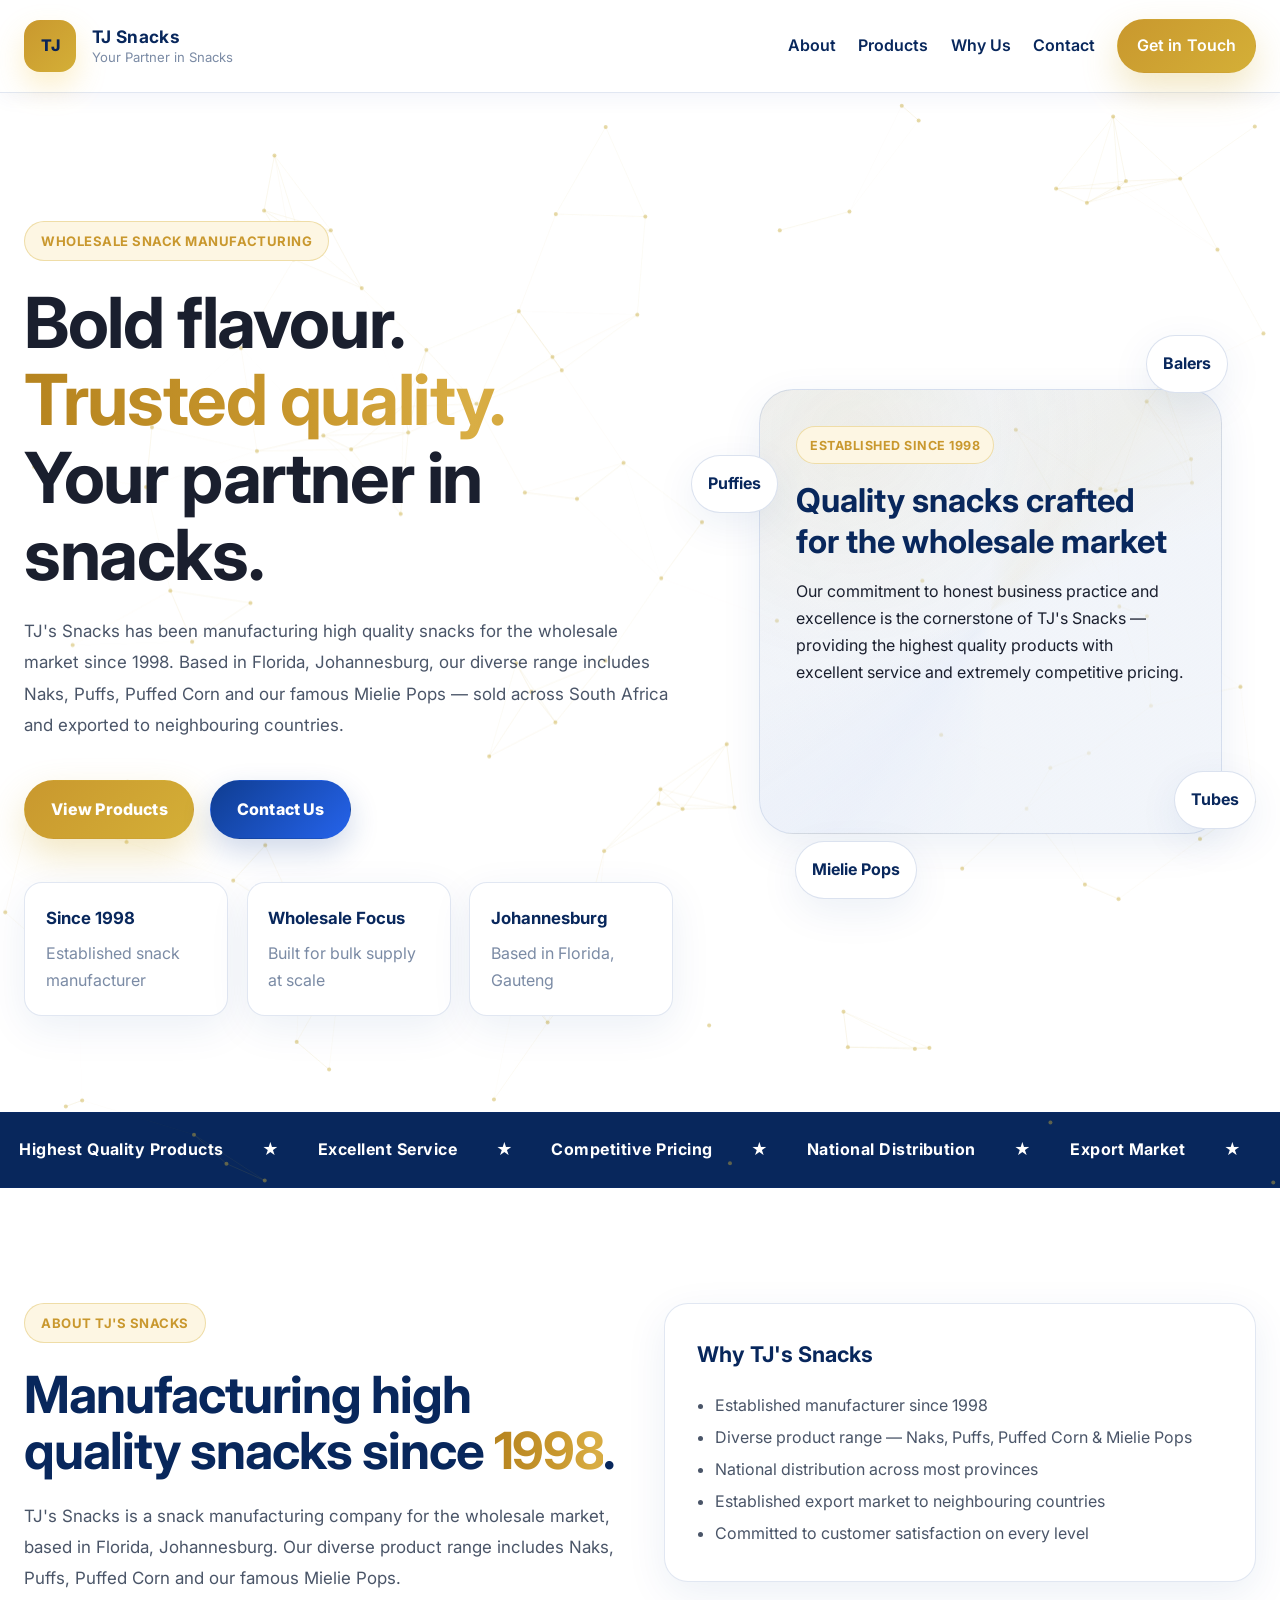
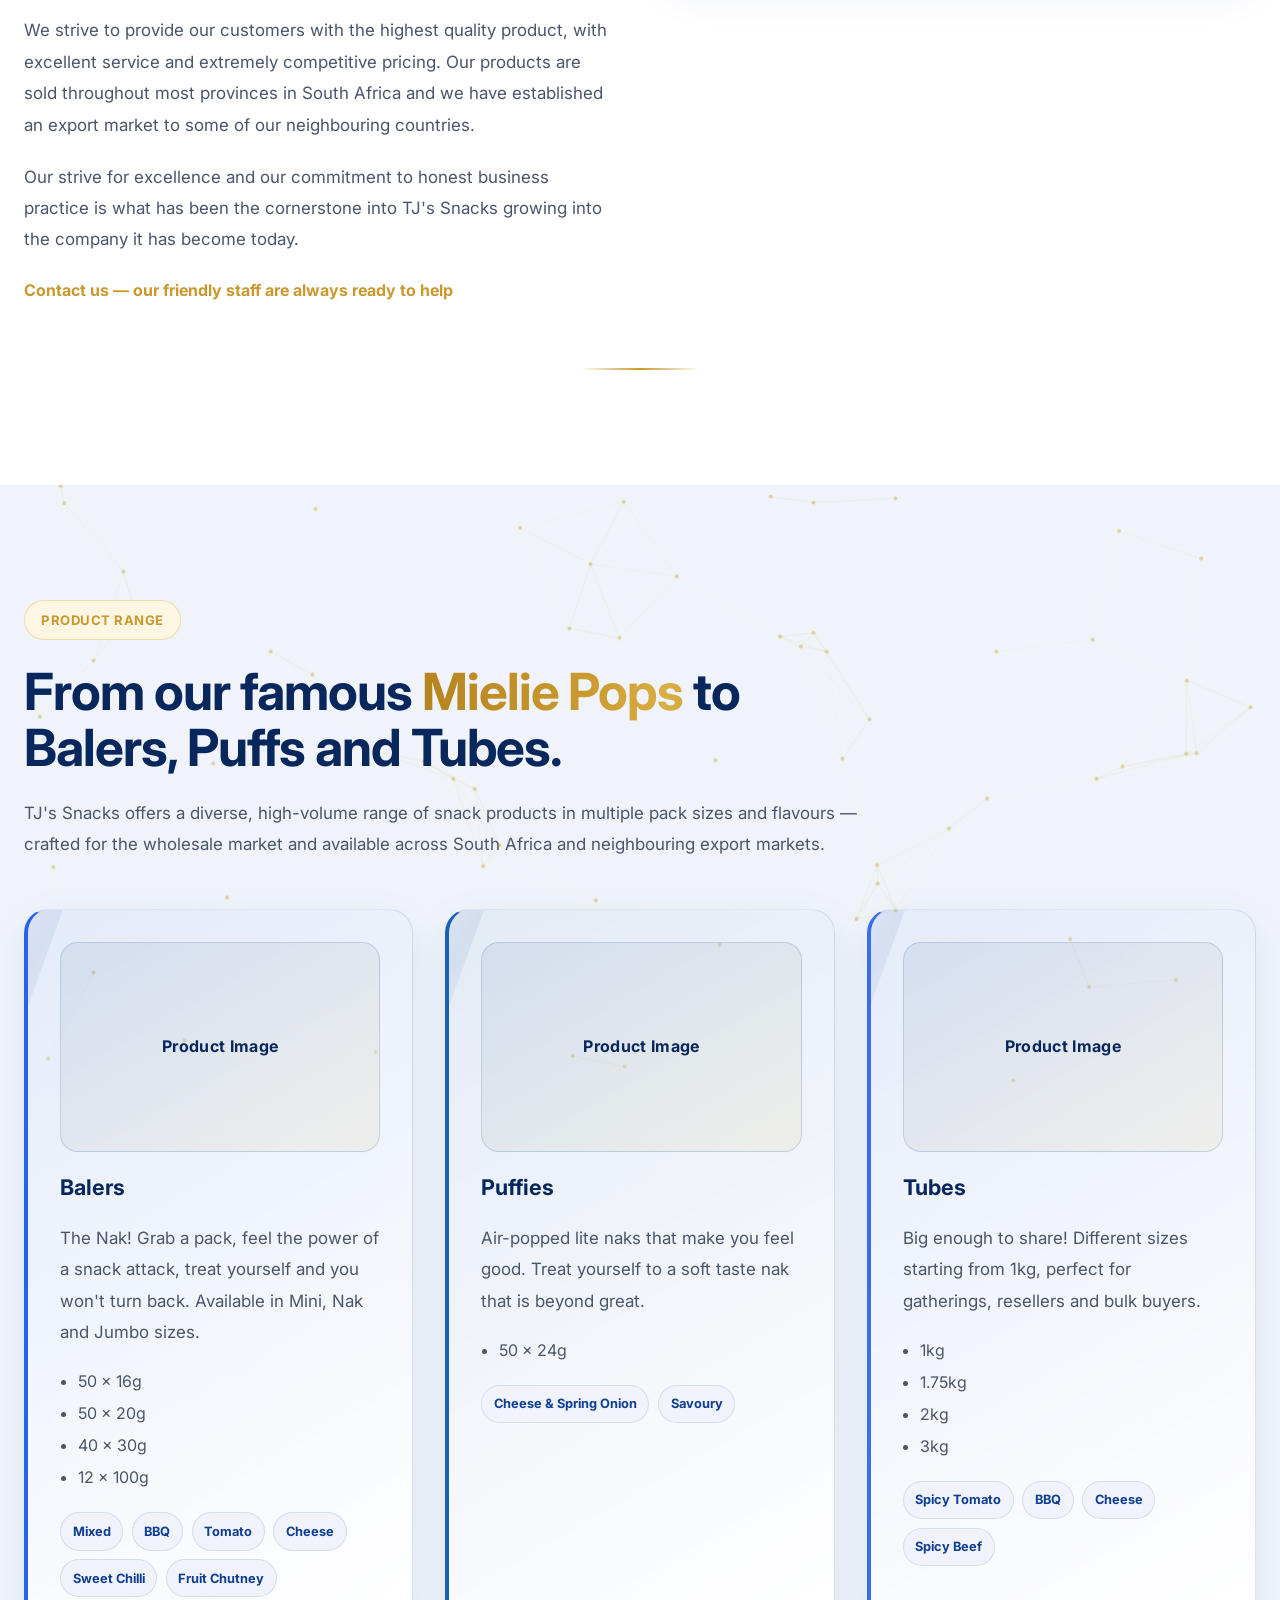
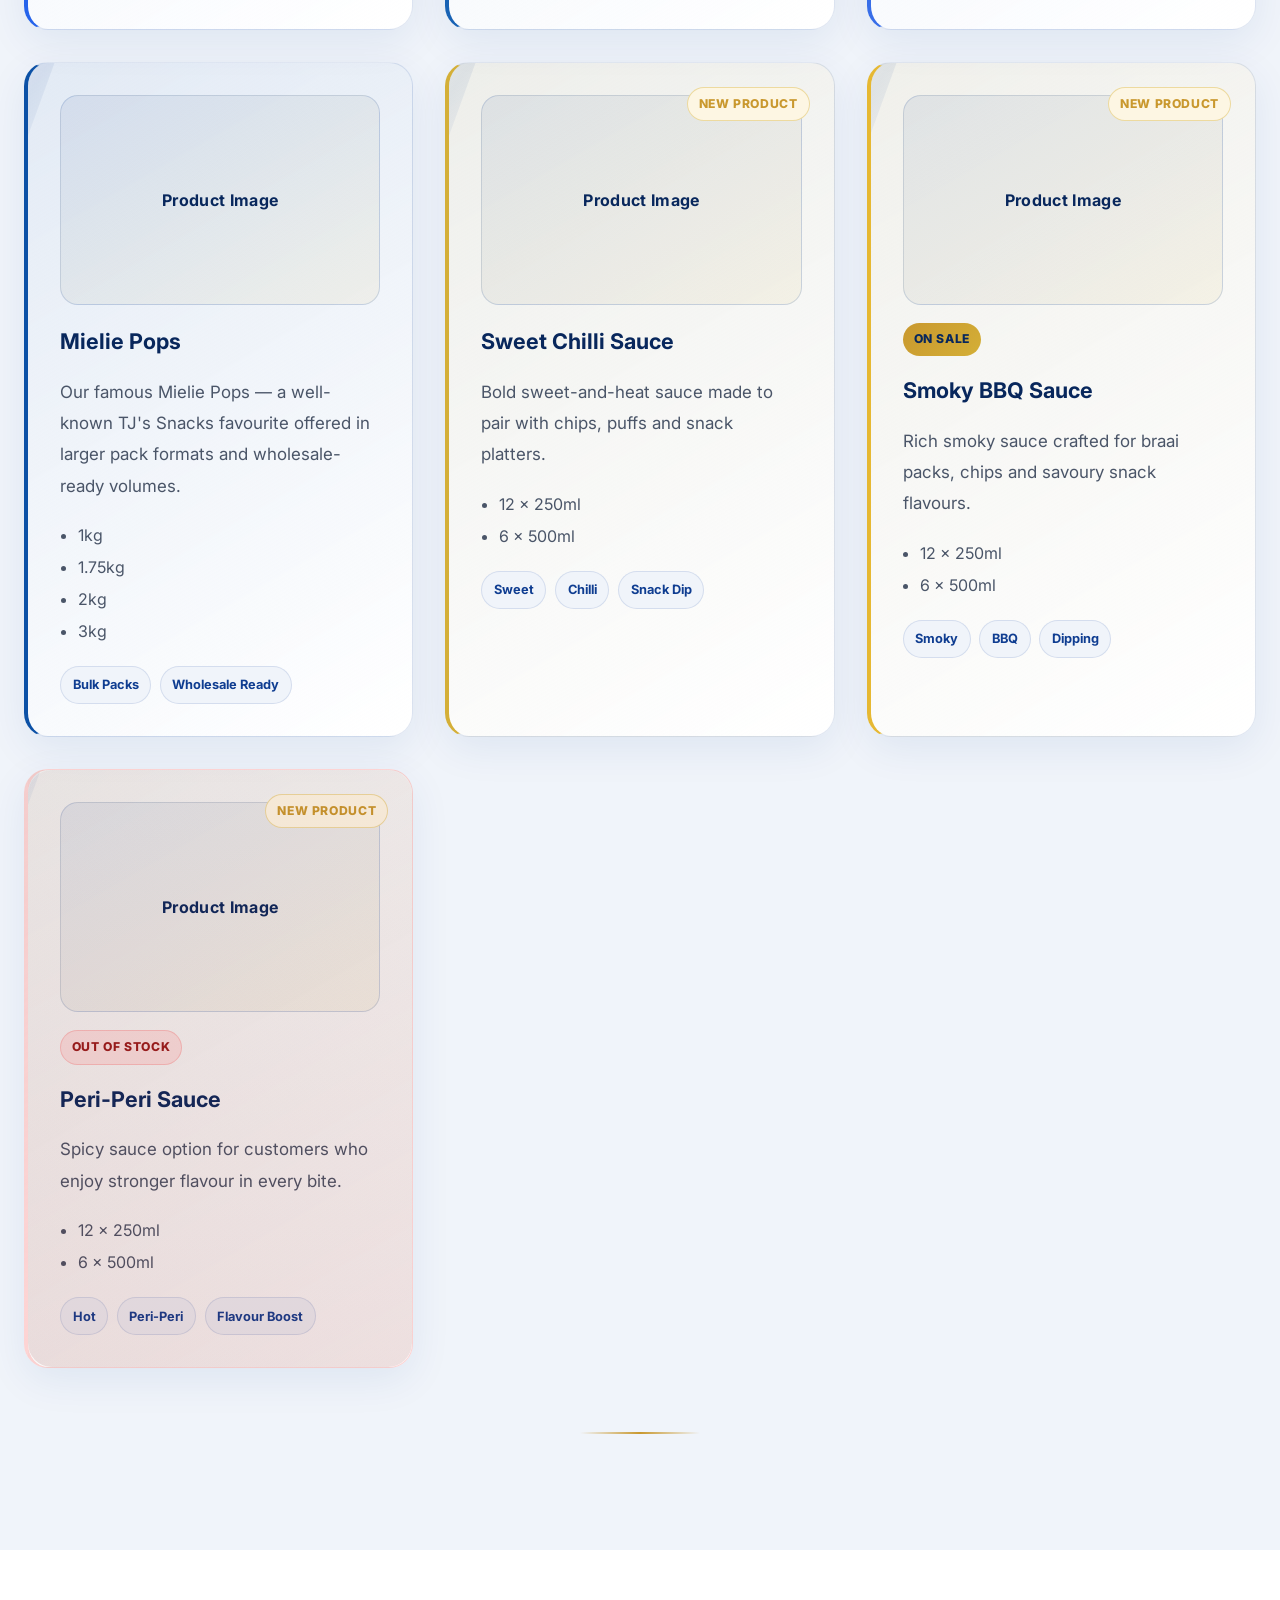
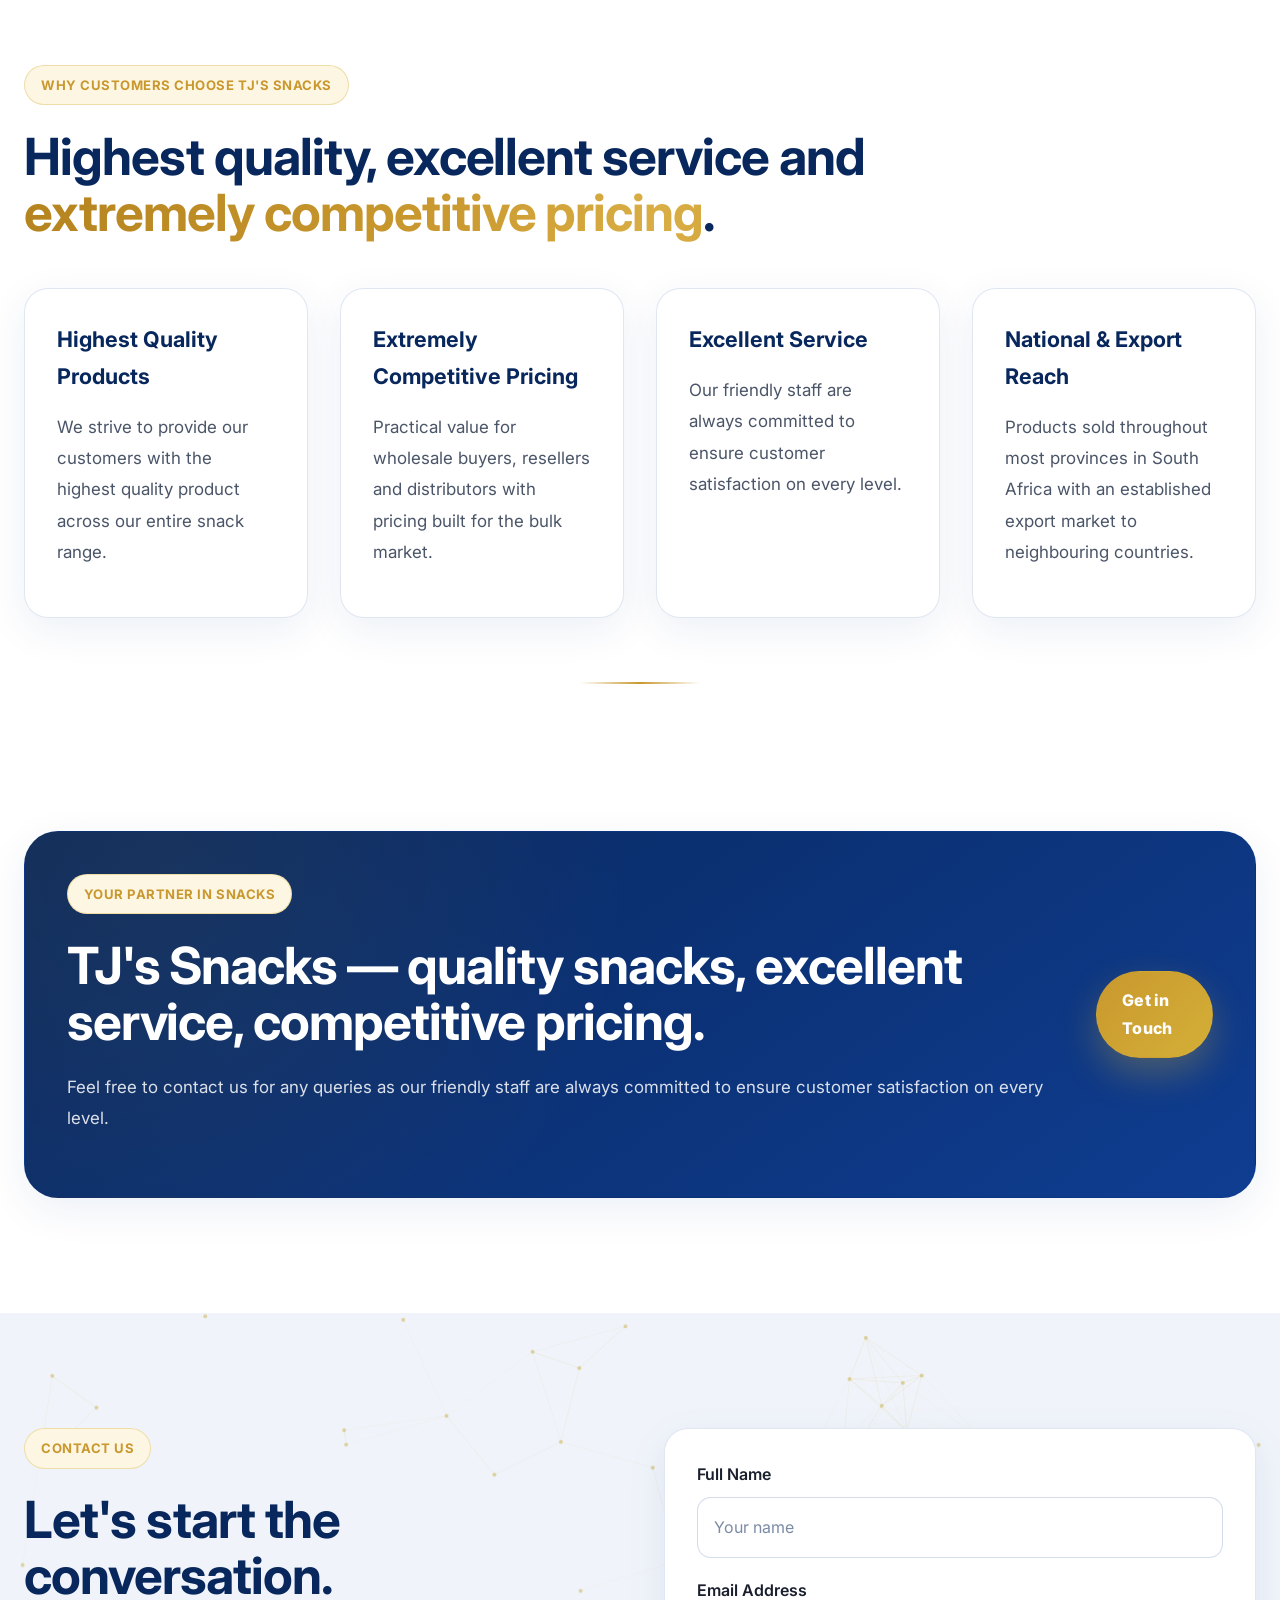
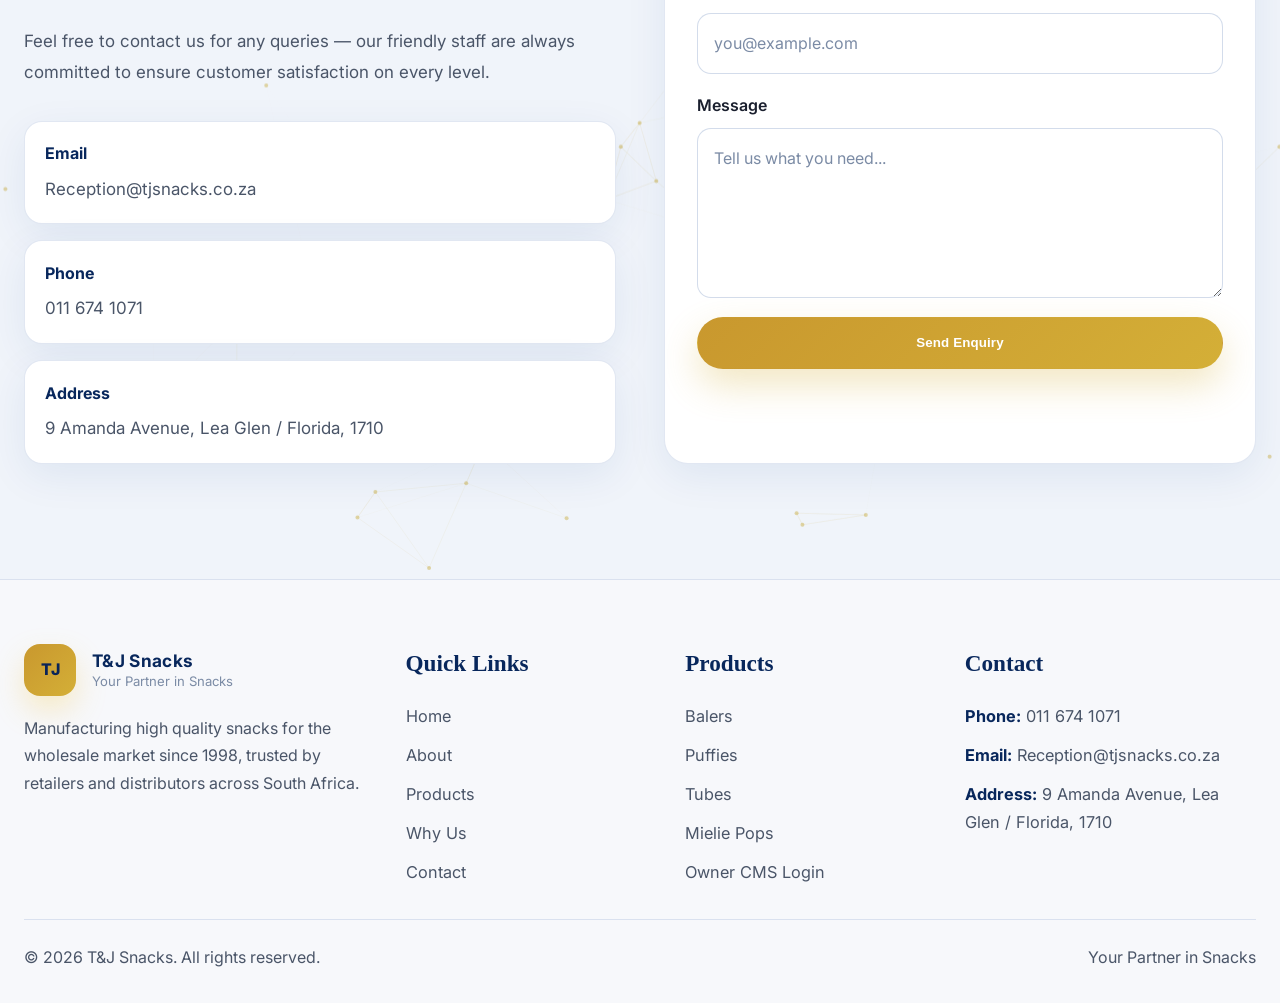
==== commit 582f71ea: "Refactor styles and enhance product display - Updated feature cards with staggered reveal delays for" ====
--- a/index.html
+++ b/index.html
@@ -182,19 +182,19 @@
           </div>
 
           <div class="features-grid">
-            <article class="feature-card reveal">
+            <article class="feature-card reveal delay-1">
               <h3>Highest Quality Products</h3>
               <p>We strive to provide our customers with the highest quality product across our entire snack range.</p>
             </article>
-            <article class="feature-card reveal">
+            <article class="feature-card reveal delay-3">
               <h3>Extremely Competitive Pricing</h3>
               <p>Practical value for wholesale buyers, resellers and distributors with pricing built for the bulk market.</p>
             </article>
-            <article class="feature-card reveal">
+            <article class="feature-card reveal delay-5">
               <h3>Excellent Service</h3>
               <p>Our friendly staff are always committed to ensure customer satisfaction on every level.</p>
             </article>
-            <article class="feature-card reveal">
+            <article class="feature-card reveal delay-7">
               <h3>National &amp; Export Reach</h3>
               <p>Products sold throughout most provinces in South Africa with an established export market to neighbouring countries.</p>
             </article>
--- a/style.css
+++ b/style.css
@@ -1,25 +1,31 @@
+/* ═══════════════════════════════════════════════════
+   TJ's Snacks — Light Theme Redesign
+   White background • Blue + Gold accents • Full-width
+   ═══════════════════════════════════════════════════ */
+
 :root {
   --primary: #0f3d91;
   --primary-deep: #08275c;
   --primary-accent: #2563eb;
-  --bg: #031432;
-  --bg-soft: #0b214d;
-  --bg-tint: #eff6ff;
+  --bg: #ffffff;
+  --bg-soft: #f7f8fb;
+  --bg-alt: #f0f4fa;
   --gold: #d4af37;
-  --gold-rich: #f4c542;
-  --text: #f8fafc;
-  --text-soft: #dbeafe;
-  --muted: #a8bddf;
-  --line: rgba(148, 187, 255, 0.22);
-  --card: rgba(8, 39, 92, 0.62);
-  --card-strong: rgba(8, 39, 92, 0.78);
-  --shadow: 0 20px 60px rgba(2, 8, 23, 0.45);
-  --shadow-soft: 0 10px 30px rgba(2, 8, 23, 0.34);
+  --gold-rich: #c9982e;
+  --gold-light: #fdf6e3;
+  --text: #1a1f2e;
+  --text-soft: #4a5568;
+  --muted: #7b8ba5;
+  --line: rgba(15, 61, 145, 0.12);
+  --card: #ffffff;
+  --shadow: 0 12px 40px rgba(15, 61, 145, 0.08);
+  --shadow-soft: 0 6px 22px rgba(15, 61, 145, 0.06);
+  --shadow-hover: 0 20px 50px rgba(15, 61, 145, 0.13);
   --radius-xl: 34px;
   --radius-lg: 24px;
   --radius-md: 18px;
   --radius-sm: 12px;
-  --container: 1380px;
+  --container: 1600px;
 }
 
 * {
@@ -34,11 +40,7 @@
   margin: 0;
   font-family: "Inter", sans-serif;
   color: var(--text);
-  background:
-    radial-gradient(circle at 6% 8%, rgba(37, 99, 235, 0.35), transparent 34%),
-    radial-gradient(circle at 92% 10%, rgba(15, 61, 145, 0.35), transparent 36%),
-    radial-gradient(circle at 70% 62%, rgba(212, 175, 55, 0.13), transparent 40%),
-    linear-gradient(180deg, #04193c 0%, #031432 48%, #061d45 100%);
+  background: var(--bg);
   line-height: 1.7;
 }
 
@@ -57,7 +59,7 @@
 }
 
 .container {
-  width: min(var(--container), calc(100% - 4rem));
+  width: min(var(--container), calc(100% - 3rem));
   margin: 0 auto;
 }
 
@@ -66,9 +68,9 @@
   top: 0;
   z-index: 1000;
   border-bottom: 1px solid var(--line);
-  background: linear-gradient(135deg, rgba(3, 20, 50, 0.86), rgba(8, 39, 92, 0.82));
+  background: rgba(255, 255, 255, 0.92);
   backdrop-filter: blur(18px);
-  box-shadow: 0 8px 28px rgba(2, 8, 23, 0.26);
+  box-shadow: 0 4px 20px rgba(15, 61, 145, 0.06);
 }
 
 .nav {
@@ -105,13 +107,13 @@
 
 .logo-text strong {
   font-size: 1.08rem;
-  color: #fefce8;
+  color: var(--primary-deep);
   letter-spacing: 0.02em;
 }
 
 .logo-text small {
   margin-top: 0.25rem;
-  color: #c8dbff;
+  color: var(--muted);
   font-size: 0.82rem;
 }
 
@@ -123,9 +125,19 @@
 
 .nav-links a {
   font-weight: 600;
-  color: #e5eeff;
+  color: var(--primary-deep);
   position: relative;
   transition: color 0.25s ease;
+}
+
+.nav-links a.btn,
+.nav-links a.btn-secondary {
+  color: #ffffff;
+}
+
+.nav-links a.btn:hover,
+.nav-links a.btn-secondary:hover {
+  color: #ffffff;
 }
 
 .nav-links a::after {
@@ -164,7 +176,7 @@
   height: 3px;
   margin: 5px 0;
   border-radius: 999px;
-  background: var(--gold-rich);
+  background: var(--primary-deep);
 }
 
 /* ── Particle canvas ── */
@@ -206,9 +218,9 @@
   padding: 0.5rem 1rem;
   margin-bottom: 1.4rem;
   border-radius: 999px;
-  border: 1px solid rgba(244, 197, 66, 0.28);
-  background: linear-gradient(135deg, rgba(244, 197, 66, 0.2), rgba(212, 175, 55, 0.14));
-  color: #ffefb5;
+  border: 1px solid rgba(212, 175, 55, 0.35);
+  background: var(--gold-light);
+  color: var(--gold-rich);
   font-size: 0.82rem;
   font-weight: 700;
   letter-spacing: 0.04em;
@@ -232,7 +244,7 @@
 .section h2,
 .cta-box h2,
 .section-head h2 {
-  color: var(--gold-rich);
+  color: var(--primary-deep);
 }
 
 .hero-text,
@@ -270,7 +282,7 @@
   border-radius: 999px;
   border: 1px solid transparent;
   background: linear-gradient(135deg, var(--gold-rich), var(--gold));
-  color: #08275c;
+  color: #ffffff;
   font-weight: 800;
   letter-spacing: 0.01em;
   box-shadow: 0 16px 36px rgba(212, 175, 55, 0.3);
@@ -284,10 +296,10 @@
 }
 
 .btn-secondary {
-  background: linear-gradient(135deg, rgba(239, 246, 255, 0.2), rgba(255, 255, 255, 0.08));
-  border-color: rgba(196, 222, 255, 0.5);
-  color: #f1f7ff;
-  box-shadow: var(--shadow-soft);
+  background: linear-gradient(135deg, var(--primary), var(--primary-accent));
+  border-color: transparent;
+  color: #ffffff;
+  box-shadow: 0 12px 30px rgba(15, 61, 145, 0.2);
 }
 
 .btn-sm {
@@ -324,7 +336,7 @@
 .contact-form-card,
 .hero-card-main {
   border: 1px solid var(--line);
-  background: linear-gradient(160deg, rgba(8, 39, 92, 0.78), rgba(5, 28, 70, 0.7));
+  background: var(--card);
   box-shadow: var(--shadow);
 }
 
@@ -336,7 +348,7 @@
 .stat-card strong {
   display: block;
   margin-bottom: 0.45rem;
-  color: #fff8df;
+  color: var(--primary-deep);
   font-size: 1.05rem;
 }
 
@@ -355,14 +367,14 @@
   border-radius: var(--radius-xl);
   padding: 2.3rem;
   background:
-    linear-gradient(145deg, rgba(37, 99, 235, 0.26), rgba(8, 39, 92, 0.88)),
-    radial-gradient(circle at 20% 10%, rgba(244, 197, 66, 0.14), transparent 46%);
+    linear-gradient(145deg, rgba(15, 61, 145, 0.06), rgba(240, 244, 250, 0.9)),
+    radial-gradient(circle at 20% 10%, rgba(212, 175, 55, 0.1), transparent 46%);
 }
 
 .hero-card-main h3 {
   margin: 1rem 0 1rem;
   font-size: clamp(1.5rem, 2.8vw, 2.05rem);
-  color: #fff6d2;
+  color: var(--primary-deep);
   line-height: 1.25;
 }
 
@@ -371,9 +383,9 @@
   align-items: center;
   padding: 0.45rem 0.8rem;
   border-radius: 999px;
-  border: 1px solid rgba(244, 197, 66, 0.35);
-  background: rgba(244, 197, 66, 0.16);
-  color: #ffe8a0;
+  border: 1px solid rgba(212, 175, 55, 0.35);
+  background: var(--gold-light);
+  color: var(--gold-rich);
   font-size: 0.78rem;
   font-weight: 700;
   text-transform: uppercase;
@@ -384,11 +396,11 @@
   position: absolute;
   padding: 0.9rem 1rem;
   border-radius: 999px;
-  border: 1px solid rgba(244, 197, 66, 0.32);
-  background: linear-gradient(135deg, rgba(8, 39, 92, 0.95), rgba(15, 61, 145, 0.88));
-  color: #ffefb5;
+  border: 1px solid rgba(15, 61, 145, 0.15);
+  background: #ffffff;
+  color: var(--primary-deep);
   font-weight: 700;
-  box-shadow: var(--shadow-soft);
+  box-shadow: var(--shadow);
   animation: float 5.2s ease-in-out infinite;
 }
 
@@ -398,8 +410,8 @@
 }
 
 .floating-card.two {
-  top: 152px;
-  left: 0;
+  top: 146px;
+  left: -34px;
   animation-delay: 0.6s;
 }
 
@@ -429,7 +441,7 @@
   padding: 1.45rem 0;
   border-top: 1px solid var(--line);
   border-bottom: 1px solid var(--line);
-  background: linear-gradient(90deg, rgba(8, 39, 92, 0.9), rgba(15, 61, 145, 0.84), rgba(8, 39, 92, 0.9));
+  background: var(--primary-deep);
   overflow: hidden;
 }
 
@@ -445,7 +457,7 @@
   gap: 2.4rem;
   padding: 0 1.2rem;
   white-space: nowrap;
-  color: #d9e8ff;
+  color: #ffffff;
   font-weight: 700;
   letter-spacing: 0.03em;
   flex-shrink: 0;
@@ -465,9 +477,7 @@
 }
 
 .section.alt {
-  background:
-    radial-gradient(circle at 16% 12%, rgba(37, 99, 235, 0.16), transparent 38%),
-    linear-gradient(180deg, rgba(8, 39, 92, 0.45), rgba(6, 25, 60, 0.88));
+  background: var(--bg-alt);
 }
 
 .two-col,
@@ -513,8 +523,8 @@
 .contact-form-card:hover,
 .stat-card:hover {
   transform: translateY(-6px);
-  box-shadow: 0 24px 50px rgba(2, 8, 23, 0.5);
-  border-color: rgba(244, 197, 66, 0.4);
+  box-shadow: var(--shadow-hover);
+  border-color: rgba(212, 175, 55, 0.4);
 }
 
 .panel-card h3,
@@ -522,7 +532,7 @@
 .feature-card h3 {
   margin-top: 0;
   margin-bottom: 0.9rem;
-  color: #fff7dc;
+  color: var(--primary-deep);
   font-size: 1.35rem;
 }
 
@@ -530,7 +540,7 @@
 .product-card ul {
   margin: 1rem 0 0;
   padding-left: 1.1rem;
-  color: #d7e6ff;
+  color: var(--text-soft);
   line-height: 2;
 }
 
@@ -543,6 +553,7 @@
 .features-grid {
   display: grid;
   gap: 2rem;
+  align-items: stretch;
 }
 
 .products-layout {
@@ -557,7 +568,7 @@
 }
 
 .products-grid {
-  grid-template-columns: repeat(4, minmax(0, 1fr));
+  grid-template-columns: repeat(3, minmax(0, 1fr));
 }
 
 .features-grid {
@@ -566,6 +577,43 @@
 
 .product-card {
   position: relative;
+  height: 100%;
+}
+
+.product-image-slot {
+  width: 100%;
+  min-height: 210px;
+  border-radius: 18px;
+  border: 1px solid rgba(15, 61, 145, 0.16);
+  background: linear-gradient(150deg, rgba(15, 61, 145, 0.08), rgba(212, 175, 55, 0.08));
+  display: grid;
+  place-items: center;
+  margin-bottom: 1.1rem;
+  overflow: hidden;
+}
+
+.product-image-slot img {
+  width: 100%;
+  height: 100%;
+  min-height: 210px;
+  object-fit: cover;
+  display: block;
+}
+
+.product-image-placeholder {
+  color: var(--primary-deep);
+  font-weight: 700;
+  letter-spacing: 0.02em;
+}
+
+.feature-card,
+.panel-card,
+.stat-card,
+.contact-item,
+.contact-form-card,
+.cms-card,
+.cms-product-item {
+  height: 100%;
 }
 
 .product-icon {
@@ -582,31 +630,38 @@
 }
 
 .product-card.vibrant-1 {
-  background: linear-gradient(150deg, rgba(37, 99, 235, 0.34), rgba(8, 39, 92, 0.76));
+  background: linear-gradient(150deg, rgba(37, 99, 235, 0.06), #ffffff);
+  border-left: 4px solid var(--primary-accent);
 }
 
 .product-card.vibrant-2 {
-  background: linear-gradient(150deg, rgba(23, 98, 180, 0.34), rgba(8, 39, 92, 0.76));
+  background: linear-gradient(150deg, rgba(23, 98, 180, 0.06), #ffffff);
+  border-left: 4px solid #1762b4;
 }
 
 .product-card.vibrant-3 {
-  background: linear-gradient(150deg, rgba(56, 110, 232, 0.32), rgba(6, 31, 74, 0.8));
+  background: linear-gradient(150deg, rgba(56, 110, 232, 0.06), #ffffff);
+  border-left: 4px solid #386ee8;
 }
 
 .product-card.vibrant-4 {
-  background: linear-gradient(150deg, rgba(12, 81, 166, 0.32), rgba(8, 39, 92, 0.8));
+  background: linear-gradient(150deg, rgba(12, 81, 166, 0.06), #ffffff);
+  border-left: 4px solid #0c51a6;
 }
 
 .product-card.vibrant-5 {
-  background: linear-gradient(150deg, rgba(212, 175, 55, 0.2), rgba(8, 39, 92, 0.82));
+  background: linear-gradient(150deg, rgba(212, 175, 55, 0.08), #ffffff);
+  border-left: 4px solid var(--gold);
 }
 
 .product-card.vibrant-6 {
-  background: linear-gradient(150deg, rgba(244, 197, 66, 0.22), rgba(8, 39, 92, 0.82));
+  background: linear-gradient(150deg, rgba(244, 197, 66, 0.08), #ffffff);
+  border-left: 4px solid #e6b832;
 }
 
 .product-card.vibrant-7 {
-  background: linear-gradient(150deg, rgba(212, 175, 55, 0.18), rgba(6, 31, 74, 0.84));
+  background: linear-gradient(150deg, rgba(212, 175, 55, 0.06), #ffffff);
+  border-left: 4px solid #b8972a;
 }
 
 .new-product-badge {
@@ -615,9 +670,9 @@
   right: 1.5rem;
   padding: 0.35rem 0.7rem;
   border-radius: 999px;
-  border: 1px solid rgba(244, 197, 66, 0.5);
-  background: rgba(244, 197, 66, 0.2);
-  color: #fff1bf;
+  border: 1px solid rgba(212, 175, 55, 0.4);
+  background: var(--gold-light);
+  color: var(--gold-rich);
   font-size: 0.76rem;
   font-weight: 800;
   text-transform: uppercase;
@@ -648,13 +703,13 @@
 }
 
 .status-out {
-  color: #ffe3e3;
-  background: rgba(185, 28, 28, 0.34);
-  border: 1px solid rgba(254, 202, 202, 0.3);
+  color: #991b1b;
+  background: rgba(254, 202, 202, 0.5);
+  border: 1px solid rgba(248, 113, 113, 0.3);
 }
 
 .product-card.is-out-of-stock {
-  border-color: rgba(248, 113, 113, 0.42);
+  border-color: rgba(248, 113, 113, 0.3);
 }
 
 .product-card.is-out-of-stock .product-icon {
@@ -679,7 +734,7 @@
   border: 1px solid var(--line);
   border-radius: var(--radius-lg);
   padding: 1.7rem;
-  background: linear-gradient(160deg, rgba(6, 31, 74, 0.88), rgba(5, 28, 70, 0.78));
+  background: var(--card);
   box-shadow: var(--shadow);
 }
 
@@ -689,7 +744,7 @@
 
 .cms-head h3 {
   margin: 0 0 0.8rem;
-  color: #fff7dc;
+  color: var(--primary-deep);
   font-size: 1.5rem;
 }
 
@@ -725,7 +780,7 @@
   display: flex;
   align-items: center;
   gap: 0.6rem;
-  color: #e6eeff;
+  color: var(--text);
   font-weight: 500;
   white-space: nowrap;
 }
@@ -759,13 +814,13 @@
   border: 1px solid var(--line);
   border-radius: var(--radius-lg);
   padding: 2rem;
-  background: linear-gradient(160deg, rgba(6, 31, 74, 0.88), rgba(5, 28, 70, 0.78));
+  background: var(--card);
   box-shadow: var(--shadow);
 }
 
 .auth-card h3 {
   margin: 0 0 0.8rem;
-  color: #fff7dc;
+  color: var(--primary-deep);
   font-size: 1.6rem;
 }
 
@@ -810,9 +865,9 @@
   display: grid;
   gap: 0.9rem;
   padding: 1rem;
-  border: 1px solid rgba(148, 187, 255, 0.2);
+  border: 1px solid var(--line);
   border-radius: var(--radius-md);
-  background: rgba(8, 39, 92, 0.44);
+  background: var(--bg-soft);
 }
 
 .cms-product-top {
@@ -823,7 +878,7 @@
 }
 
 .cms-product-top strong {
-  color: #fff8df;
+  color: var(--primary-deep);
 }
 
 .cms-product-meta {
@@ -837,9 +892,9 @@
   align-items: center;
   padding: 0.3rem 0.6rem;
   border-radius: 999px;
-  background: rgba(244, 197, 66, 0.12);
-  border: 1px solid rgba(244, 197, 66, 0.2);
-  color: #ffefb5;
+  background: var(--gold-light);
+  border: 1px solid rgba(212, 175, 55, 0.25);
+  color: var(--gold-rich);
   font-size: 0.74rem;
   font-weight: 700;
 }
@@ -851,9 +906,9 @@
 }
 
 .cms-button {
-  border: 1px solid rgba(148, 187, 255, 0.28);
-  background: rgba(239, 246, 255, 0.08);
-  color: #f8fbff;
+  border: 1px solid var(--line);
+  background: var(--bg-soft);
+  color: var(--text);
   border-radius: 999px;
   padding: 0.58rem 0.9rem;
   font: inherit;
@@ -865,27 +920,27 @@
 
 .cms-button:hover {
   transform: translateY(-2px);
-  border-color: rgba(244, 197, 66, 0.38);
+  border-color: var(--primary-accent);
 }
 
 .cms-button.is-active {
-  background: rgba(244, 197, 66, 0.16);
-  border-color: rgba(244, 197, 66, 0.38);
-  color: #ffefb5;
+  background: var(--gold-light);
+  border-color: rgba(212, 175, 55, 0.4);
+  color: var(--gold-rich);
 }
 
 .cms-button.is-danger {
-  background: rgba(127, 29, 29, 0.25);
-  border-color: rgba(254, 202, 202, 0.28);
-  color: #ffe3e3;
+  background: rgba(254, 202, 202, 0.3);
+  border-color: rgba(248, 113, 113, 0.3);
+  color: #991b1b;
 }
 
 .empty-products {
   grid-column: 1 / -1;
   padding: 2rem;
-  border: 1px dashed rgba(148, 187, 255, 0.3);
+  border: 1px dashed var(--line);
   border-radius: var(--radius-lg);
-  background: rgba(8, 39, 92, 0.42);
+  background: var(--bg-soft);
   color: var(--text-soft);
   text-align: center;
 }
@@ -900,9 +955,9 @@
 .tag-wrap span {
   padding: 0.45rem 0.72rem;
   border-radius: 999px;
-  border: 1px solid rgba(244, 197, 66, 0.28);
-  background: rgba(244, 197, 66, 0.14);
-  color: #ffefb3;
+  border: 1px solid rgba(15, 61, 145, 0.12);
+  background: var(--bg-alt);
+  color: var(--primary);
   font-size: 0.8rem;
   font-weight: 700;
 }
@@ -914,15 +969,24 @@
 .cta-box {
   padding: 2.6rem;
   border-radius: var(--radius-xl);
-  border: 1px solid rgba(244, 197, 66, 0.3);
+  border: 1px solid rgba(15, 61, 145, 0.1);
   background:
-    radial-gradient(circle at 10% 10%, rgba(244, 197, 66, 0.18), transparent 42%),
-    linear-gradient(145deg, rgba(15, 61, 145, 0.88), rgba(8, 39, 92, 0.92));
+    radial-gradient(circle at 10% 10%, rgba(212, 175, 55, 0.08), transparent 42%),
+    linear-gradient(145deg, var(--primary-deep), var(--primary));
   box-shadow: var(--shadow);
   display: flex;
   align-items: center;
   justify-content: space-between;
   gap: 2rem;
+  color: #ffffff;
+}
+
+.cta-box h2 {
+  color: #ffffff !important;
+}
+
+.cta-box p {
+  color: rgba(255, 255, 255, 0.85) !important;
 }
 
 .contact-list {
@@ -939,7 +1003,7 @@
 .contact-item strong {
   display: block;
   margin-bottom: 0.4rem;
-  color: #fff0b7;
+  color: var(--primary-deep);
 }
 
 .form-row {
@@ -950,7 +1014,12 @@
 
 .form-row label {
   font-weight: 600;
-  color: #e6eeff;
+  color: var(--text);
+}
+
+.field-hint {
+  color: var(--muted);
+  font-size: 0.85rem;
 }
 
 .form-row input,
@@ -959,10 +1028,10 @@
   width: 100%;
   padding: 1rem 1rem;
   border-radius: 14px;
-  border: 1px solid rgba(148, 187, 255, 0.38);
+  border: 1px solid rgba(15, 61, 145, 0.18);
   font: inherit;
-  color: #f8fbff;
-  background: rgba(4, 24, 60, 0.65);
+  color: var(--text);
+  background: #ffffff;
   outline: none;
   transition: border-color 0.25s ease, box-shadow 0.25s ease, background 0.25s ease;
 }
@@ -970,19 +1039,45 @@
 .form-row input::placeholder,
 .form-row select,
 .form-row textarea::placeholder {
-  color: #a8bddf;
+  color: var(--muted);
 }
 
 .form-row input:focus,
 .form-row select:focus,
 .form-row textarea:focus {
-  border-color: rgba(244, 197, 66, 0.66);
-  box-shadow: 0 0 0 4px rgba(244, 197, 66, 0.16);
-  background: rgba(4, 24, 60, 0.78);
+  border-color: var(--primary-accent);
+  box-shadow: 0 0 0 4px rgba(37, 99, 235, 0.1);
+  background: #ffffff;
 }
 
 .form-row select {
   appearance: none;
+}
+
+.cms-image-preview {
+  margin-top: 0.55rem;
+  width: 100%;
+  min-height: 180px;
+  border-radius: 16px;
+  border: 1px dashed var(--line);
+  background: var(--bg-soft);
+  display: grid;
+  place-items: center;
+  color: var(--muted);
+  font-weight: 600;
+  overflow: hidden;
+}
+
+.cms-image-preview.has-image {
+  border-style: solid;
+}
+
+.cms-image-preview img {
+  width: 100%;
+  height: 100%;
+  min-height: 180px;
+  object-fit: cover;
+  display: block;
 }
 
 .form-note {
@@ -994,7 +1089,7 @@
 .footer {
   border-top: 1px solid var(--line);
   padding: 4rem 0 2rem;
-  background: linear-gradient(180deg, rgba(4, 20, 50, 0.6), rgba(3, 20, 50, 0.95));
+  background: var(--bg-soft);
 }
 
 .footer-main {
@@ -1002,7 +1097,7 @@
   grid-template-columns: 1.2fr 0.85fr 0.85fr 1fr;
   gap: 2rem;
   padding-bottom: 2rem;
-  border-bottom: 1px solid rgba(148, 187, 255, 0.2);
+  border-bottom: 1px solid var(--line);
 }
 
 .footer-logo {
@@ -1012,7 +1107,7 @@
 .footer-brand p {
   margin: 0;
   max-width: 38ch;
-  color: #b8ccee;
+  color: var(--text-soft);
   line-height: 1.7;
 }
 
@@ -1024,7 +1119,7 @@
 
 .footer-column h3 {
   margin: 0 0 0.55rem;
-  color: #fff2c2;
+  color: var(--primary-deep);
   font-size: 1.45rem;
   font-family: Georgia, "Times New Roman", serif;
 }
@@ -1032,7 +1127,7 @@
 .footer-column a,
 .footer-column p {
   margin: 0;
-  color: #d8e6ff;
+  color: var(--text-soft);
   font-size: 1.02rem;
   line-height: 1.7;
 }
@@ -1047,7 +1142,7 @@
 }
 
 .footer-column p strong {
-  color: #ffe6a2;
+  color: var(--primary-deep);
 }
 
 .footer-bottom {
@@ -1060,7 +1155,7 @@
 
 .footer-bottom p {
   margin: 0;
-  color: #c5d8fb;
+  color: var(--text-soft);
 }
 
 .scroll-top-btn {
@@ -1076,7 +1171,7 @@
   font-size: 1.7rem;
   line-height: 1;
   cursor: pointer;
-  color: #08275c;
+  color: #ffffff;
   background: linear-gradient(135deg, var(--gold-rich), var(--gold));
   box-shadow: 0 14px 34px rgba(244, 197, 66, 0.36);
   opacity: 0;
@@ -1106,17 +1201,17 @@
 .gold-text {
   background: linear-gradient(
     90deg,
-    var(--gold) 0%,
-    #fff8dc 38%,
-    var(--gold-rich) 60%,
-    #fff8dc 78%,
-    var(--gold) 100%
+    #b6841f 0%,
+    var(--gold-rich) 35%,
+    #d9ae45 55%,
+    var(--gold-rich) 75%,
+    #b6841f 100%
   );
-  background-size: 200% 100%;
+  background-size: 170% 100%;
   -webkit-background-clip: text;
   background-clip: text;
   -webkit-text-fill-color: transparent;
-  animation: shimmer 4s ease-in-out infinite;
+  animation: shimmer 5s ease-in-out infinite;
 }
 
 @keyframes shimmer {
@@ -1130,8 +1225,8 @@
 }
 
 @keyframes logoPulse {
-  0%, 100% { box-shadow: 0 14px 30px rgba(244, 197, 66, 0.28); }
-  50%      { box-shadow: 0 14px 40px rgba(244, 197, 66, 0.55), 0 0 20px rgba(244, 197, 66, 0.2); }
+  0%, 100% { box-shadow: 0 14px 30px rgba(212, 175, 55, 0.18); }
+  50%      { box-shadow: 0 14px 40px rgba(212, 175, 55, 0.35), 0 0 20px rgba(212, 175, 55, 0.12); }
 }
 
 /* ── Eyebrow badge glow ── */
@@ -1140,8 +1235,8 @@
 }
 
 @keyframes eyebrowGlow {
-  0%, 100% { box-shadow: 0 0 0 rgba(244, 197, 66, 0); }
-  50%      { box-shadow: 0 0 18px rgba(244, 197, 66, 0.2); }
+  0%, 100% { box-shadow: 0 0 0 rgba(212, 175, 55, 0); }
+  50%      { box-shadow: 0 0 18px rgba(212, 175, 55, 0.15); }
 }
 
 /* ── Button glow on hover ── */
@@ -1197,9 +1292,9 @@
   background: linear-gradient(
     105deg,
     transparent 20%,
-    rgba(255, 255, 255, 0.06) 40%,
-    rgba(255, 255, 255, 0.12) 50%,
-    rgba(255, 255, 255, 0.06) 60%,
+    rgba(15, 61, 145, 0.04) 40%,
+    rgba(15, 61, 145, 0.08) 50%,
+    rgba(15, 61, 145, 0.04) 60%,
     transparent 80%
   );
   transform: skewX(-20deg);
@@ -1280,10 +1375,10 @@
   background: conic-gradient(
     from 0deg,
     transparent 0%,
-    rgba(244, 197, 66, 0.15) 10%,
+    rgba(212, 175, 55, 0.1) 10%,
     transparent 20%,
     transparent 50%,
-    rgba(37, 99, 235, 0.1) 60%,
+    rgba(37, 99, 235, 0.06) 60%,
     transparent 70%
   );
   animation: rotateBorder 8s linear infinite;
@@ -1314,7 +1409,7 @@
 
 .tag-wrap span:hover {
   transform: scale(1.08);
-  background: rgba(244, 197, 66, 0.26);
+  background: rgba(15, 61, 145, 0.08);
 }
 
 /* ── Contact item slide-in-left variant ── */
@@ -1435,7 +1530,7 @@
     padding: 1.1rem;
     border-radius: 18px;
     border: 1px solid var(--line);
-    background: linear-gradient(160deg, rgba(8, 39, 92, 0.97), rgba(5, 28, 70, 0.97));
+    background: rgba(255, 255, 255, 0.98);
     box-shadow: var(--shadow);
     display: none;
     flex-direction: column;
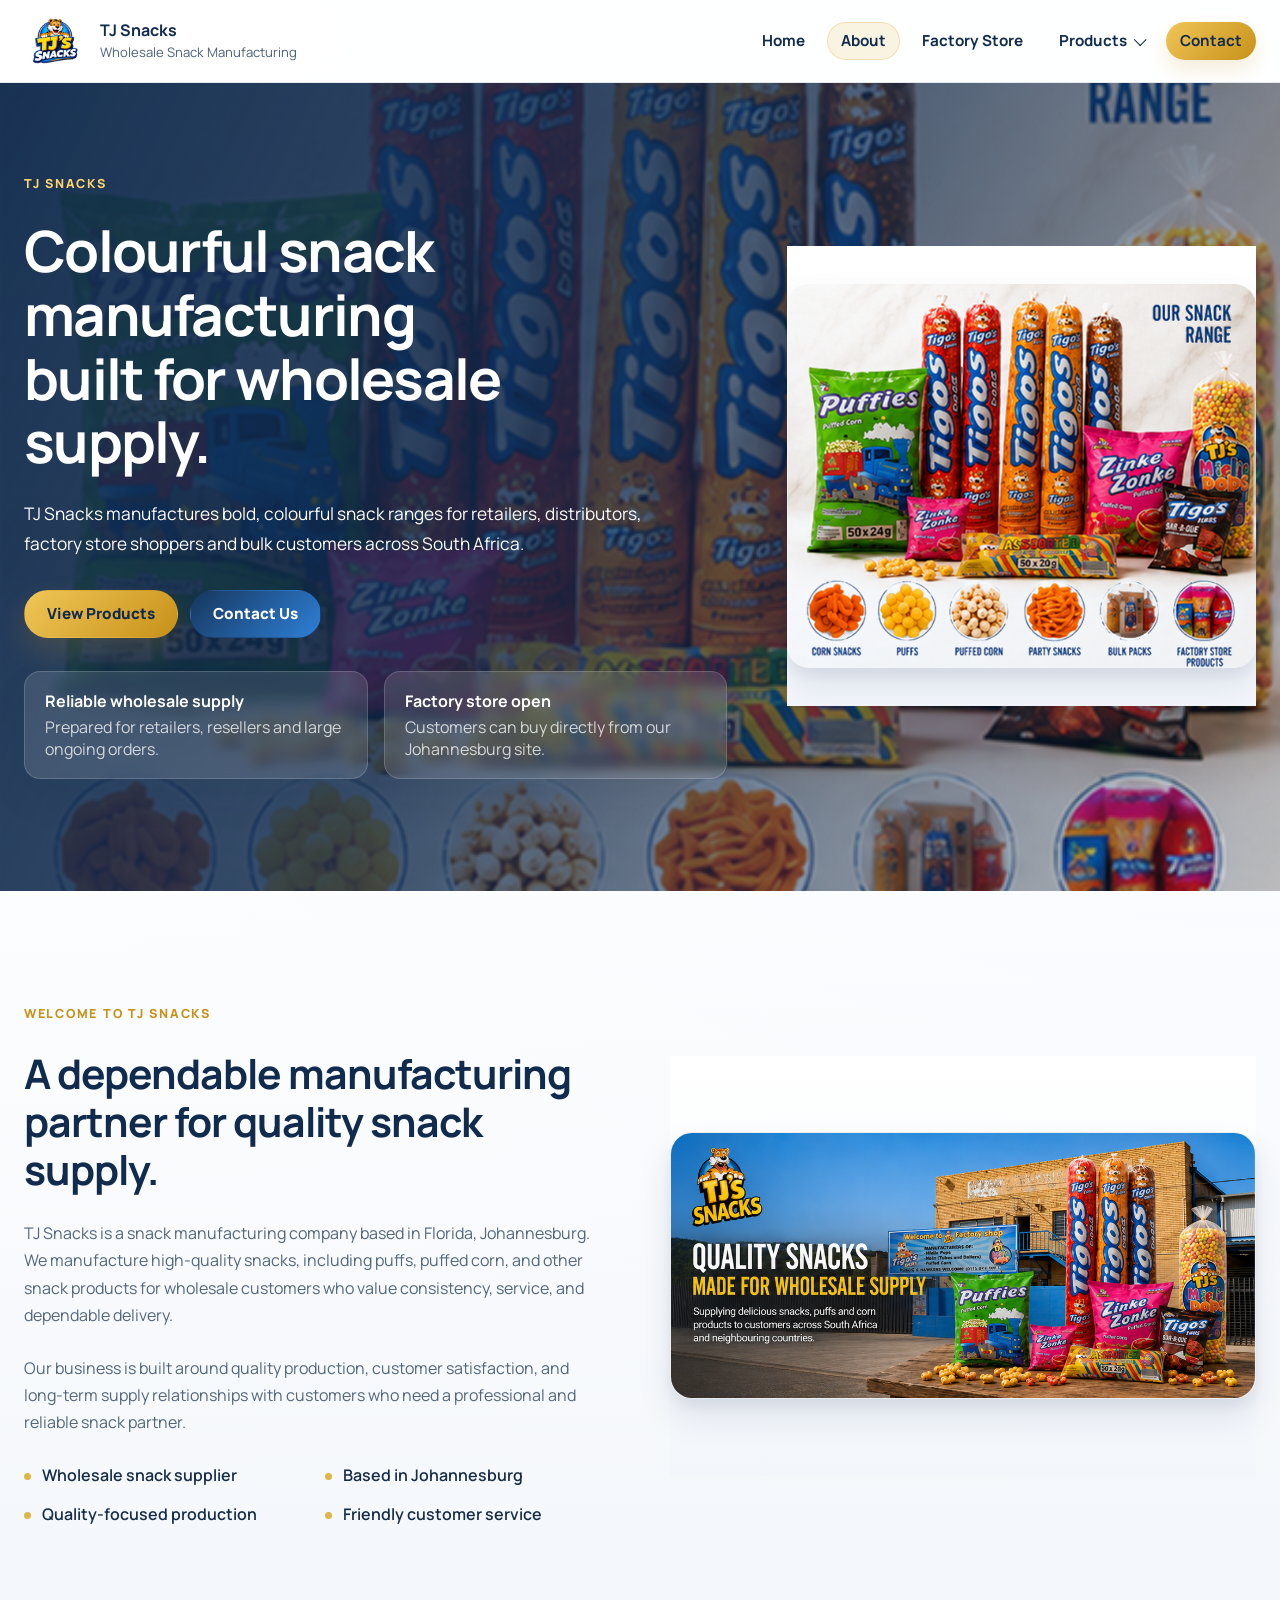
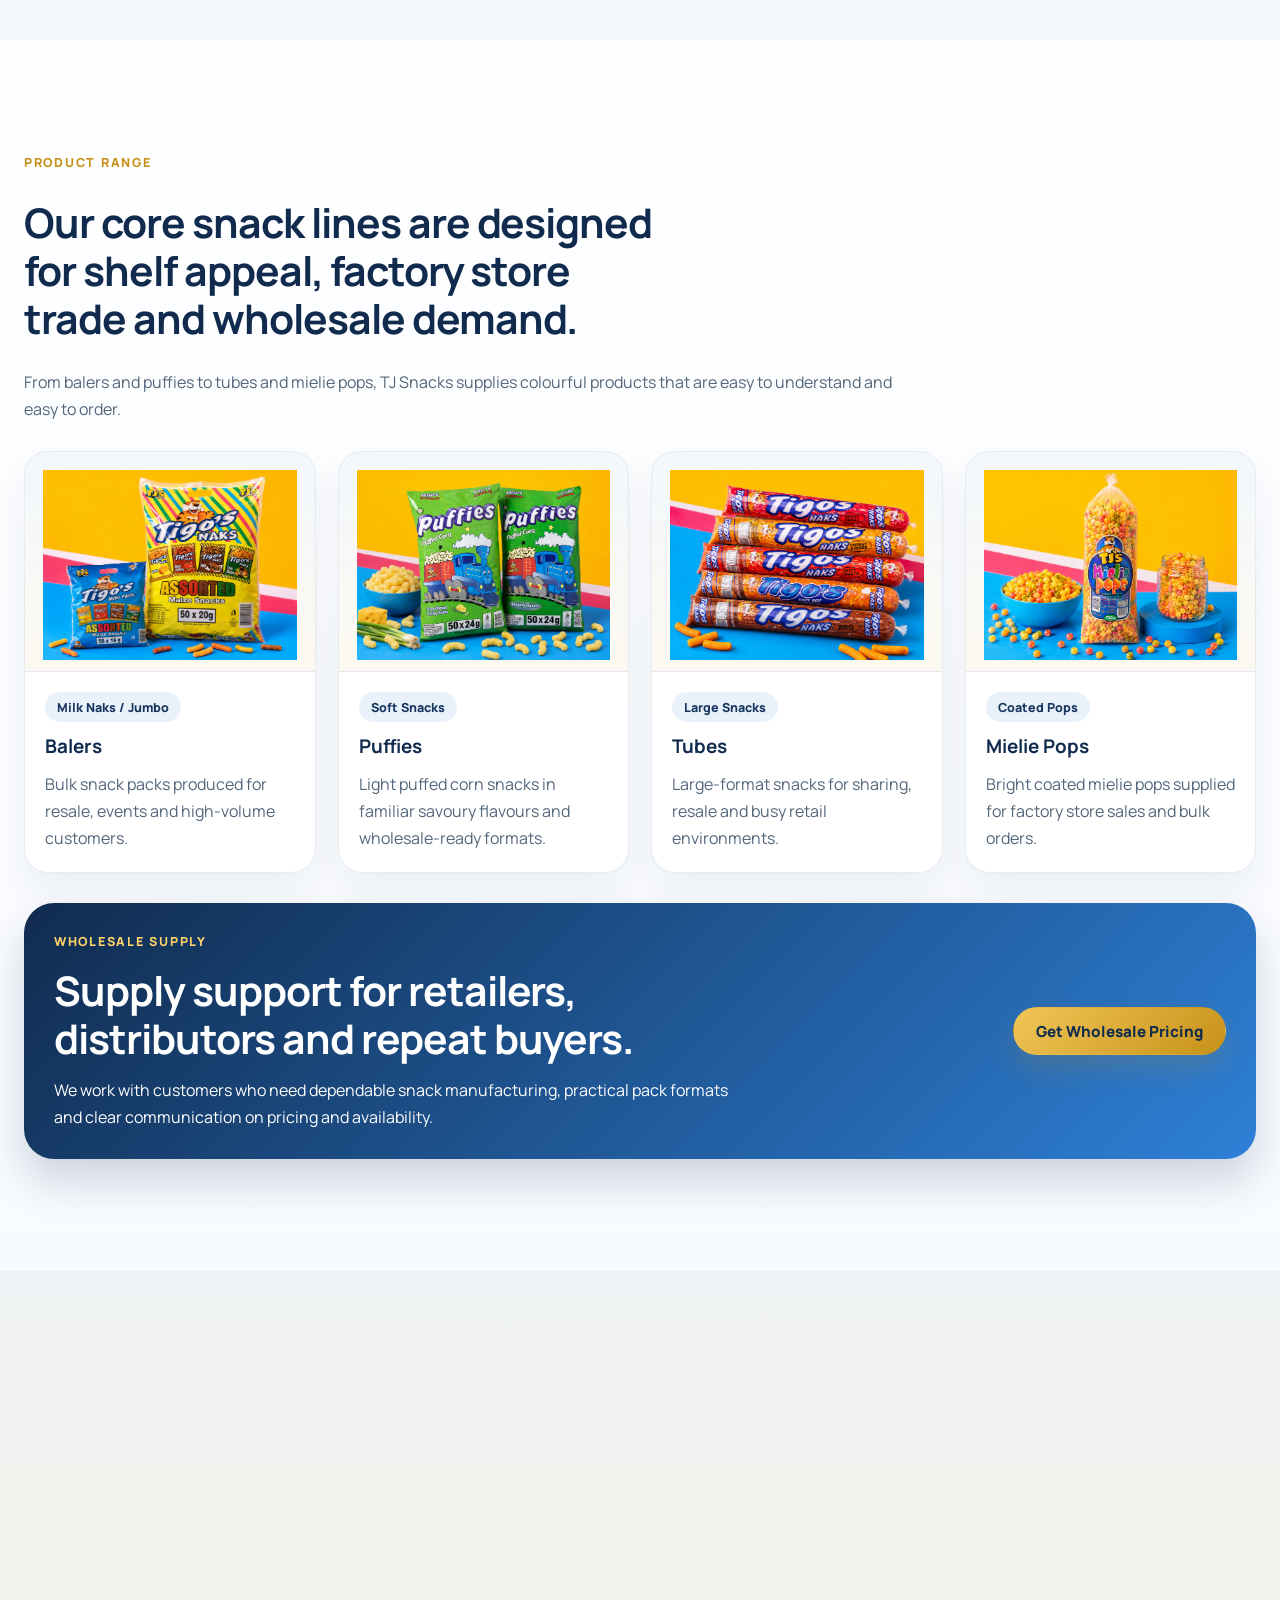
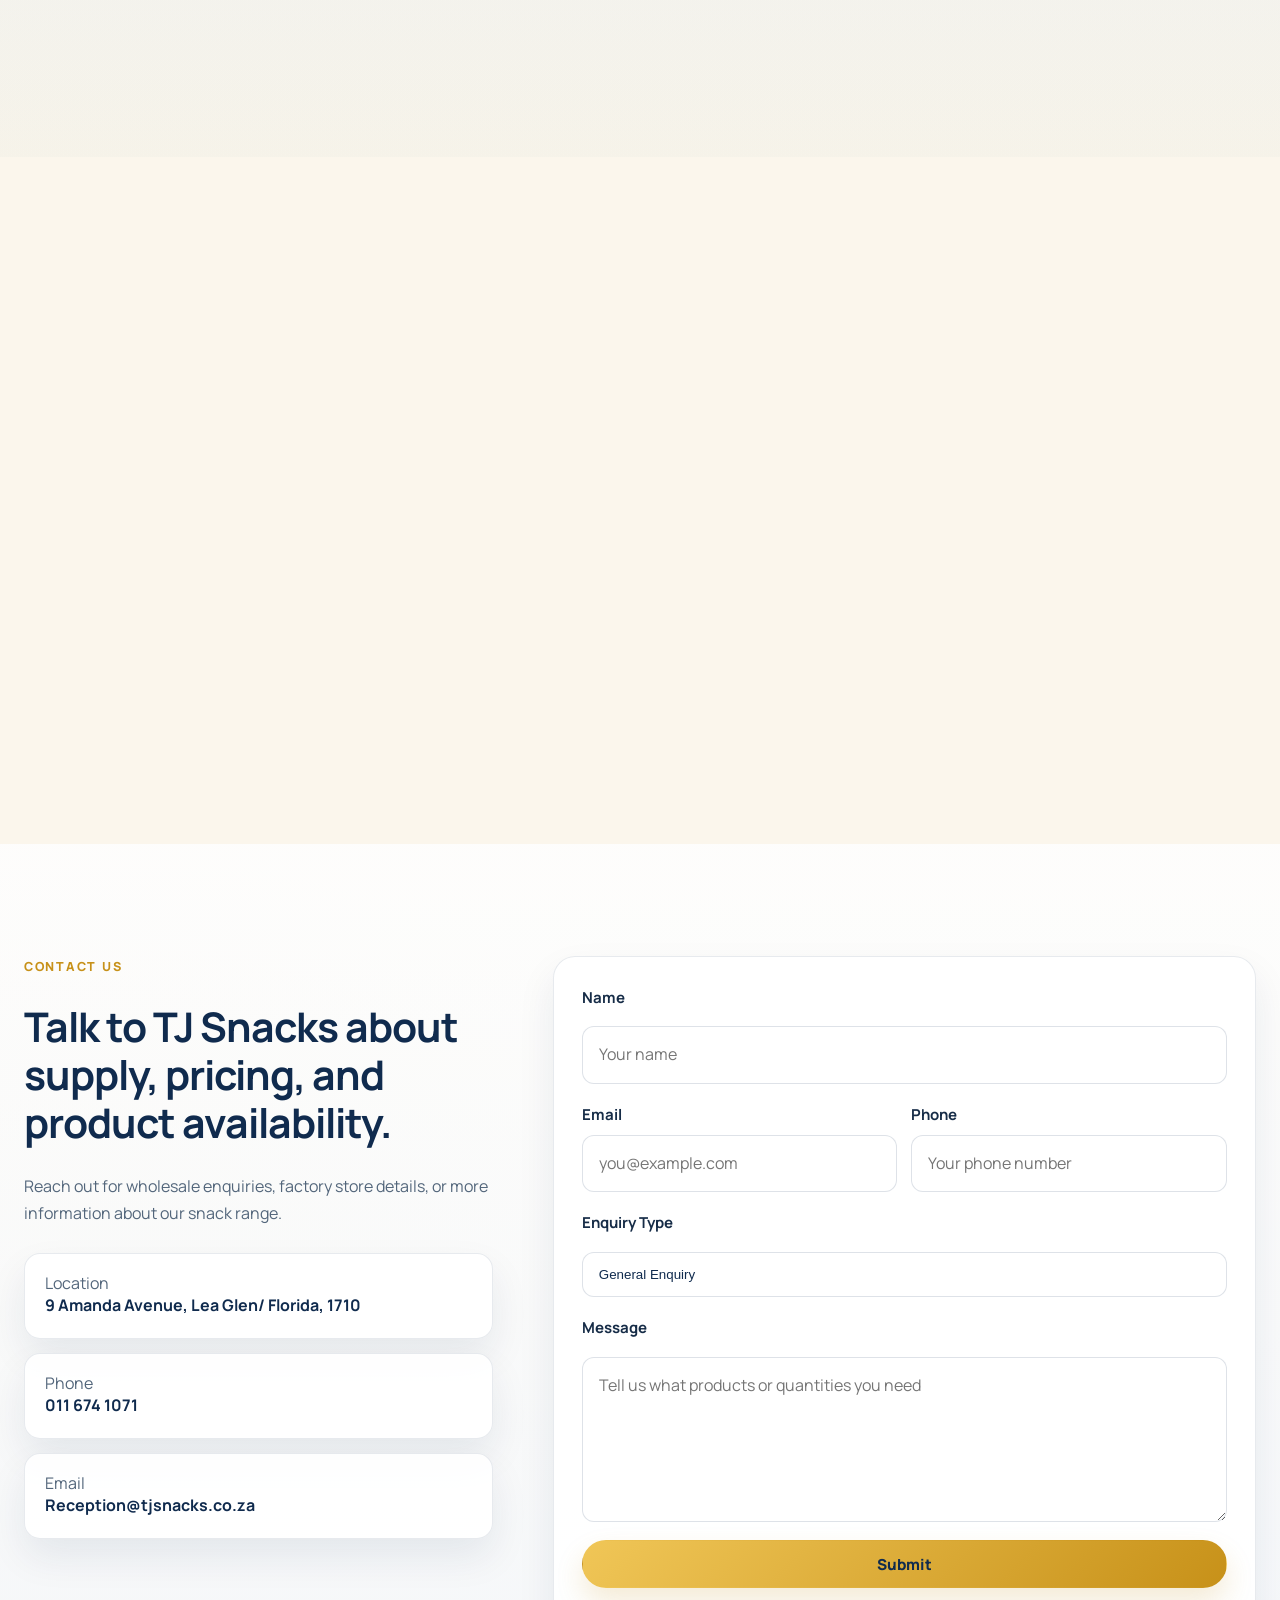
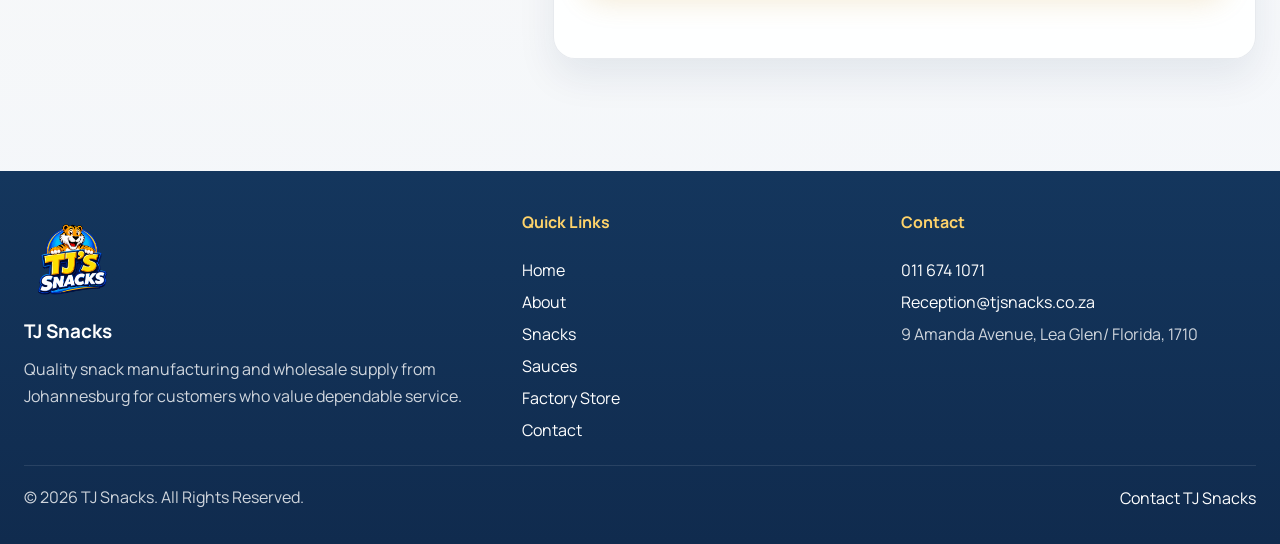
==== commit 98dc83aa: "adding files" ====
--- a/index.html
+++ b/index.html
@@ -1,330 +1,341 @@
 <!DOCTYPE html>
 <html lang="en">
 <head>
-  <meta charset="UTF-8" />
-  <meta name="viewport" content="width=device-width, initial-scale=1.0" />
-  <title>TJ Snacks | Your Partner in Snacks</title>
-  <meta
-    name="description"
-    content="TJ Snacks is a trusted snack manufacturing company serving the wholesale market in Florida, Johannesburg with a growing range of snacks and sauces."
-  />
-  <link rel="preconnect" href="https://fonts.googleapis.com" />
-  <link rel="preconnect" href="https://fonts.gstatic.com" crossorigin />
-  <link
-    href="https://fonts.googleapis.com/css2?family=Inter:wght@400;500;600;700;800&display=swap"
-    rel="stylesheet"
-  />
-  <link rel="stylesheet" href="style.css" />
+    <meta charset="UTF-8">
+    <meta name="viewport" content="width=device-width, initial-scale=1.0">
+    <meta name="description" content="TJ Snacks manufactures and supplies quality wholesale snacks, puffs, puffed corn, and corn snack products.">
+    <title>TJ Snacks | Wholesale Snack Manufacturer</title>
+    <link rel="preconnect" href="https://fonts.googleapis.com">
+    <link rel="preconnect" href="https://fonts.gstatic.com" crossorigin>
+    <link href="https://fonts.googleapis.com/css2?family=Manrope:wght@400;500;600;700;800&display=swap" rel="stylesheet">
+    <link rel="stylesheet" href="style.css">
 </head>
-<body>
-  <div class="site-shell">
-    <header class="header" id="top">
-      <div class="container nav">
-        <a href="#top" class="logo">
-          <span class="logo-mark">TJ</span>
-          <span class="logo-text">
-            <strong>TJ Snacks</strong>
-            <small>Your Partner in Snacks</small>
-          </span>
-        </a>
-
-        <button class="menu-toggle" id="menuToggle" aria-label="Open navigation" aria-expanded="false" aria-controls="navLinks">
-          <span></span>
-          <span></span>
-          <span></span>
-        </button>
-
-        <nav class="nav-links" id="navLinks">
-          <a href="#about">About</a>
-          <a href="#products">Products</a>
-          <a href="#why-us">Why Us</a>
-          <a href="#contact">Contact</a>
-          <a href="#contact" class="btn btn-sm">Get in Touch</a>
-        </nav>
-      </div>
-    </header>
-
-    <main>
-      <section class="hero">
-        <canvas class="particle-canvas" id="particlesHero"></canvas>
-        <div class="container hero-grid">
-          <div class="hero-copy reveal">
-            <span class="eyebrow">Wholesale Snack Manufacturing</span>
-            <h1>
-              Bold flavour. <span class="gold-text">Trusted quality.</span><br />
-              Your partner in snacks.
-            </h1>
-            <p class="hero-text">
-              TJ's Snacks has been manufacturing high quality snacks for the wholesale
-              market since 1998. Based in Florida, Johannesburg, our diverse range includes
-              Naks, Puffs, Puffed Corn and our famous Mielie Pops — sold across South Africa
-              and exported to neighbouring countries.
-            </p>
-
-            <div class="hero-actions">
-              <a href="#products" class="btn">View Products</a>
-              <a href="#contact" class="btn btn-secondary">Contact Us</a>
+<body class="tj-page" data-page="home">
+    <div class="site-shell" id="top">
+        <header class="header">
+            <div class="container nav-wrap">
+                <a class="brand" href="#top" aria-label="TJ Snacks home">
+                    <span class="brand-mark tj-brand-mark">
+                        <img class="tj-brand-logo" src="Images/Snack logo.png" alt="TJ Snacks logo">
+                    </span>
+                    <span class="brand-text">
+                        <strong>TJ Snacks</strong>
+                        <small>Wholesale Snack Manufacturing</small>
+                    </span>
+                </a>
+
+                <button class="menu-toggle" type="button" aria-expanded="false" aria-controls="site-menu" aria-label="Toggle navigation">
+                    <span></span>
+                    <span></span>
+                    <span></span>
+                </button>
+
+                <nav class="nav" id="site-menu" aria-label="Primary navigation">
+                    <a class="is-active" href="index.html#top" data-page-link="home">Home</a>
+                    <a href="index.html#about">About</a>
+                    <a href="index.html#factory-store">Factory Store</a>
+                    <div class="nav-group">
+                        <button class="nav-parent" type="button" aria-expanded="false">Products</button>
+                        <div class="nav-submenu" aria-label="Products submenu">
+                            <a href="snacks.html" data-page-link="snacks">Snacks</a>
+                            <a href="sauces.html" data-page-link="sauces">Sauces</a>
+                        </div>
+                    </div>
+                    <a class="nav-contact" href="index.html#contact">Contact</a>
+                </nav>
             </div>
-
-            <div class="hero-stats">
-              <div class="stat-card">
-                <strong>Since 1998</strong>
-                <span>Established snack manufacturer</span>
-              </div>
-              <div class="stat-card">
-                <strong>Wholesale Focus</strong>
-                <span>Built for bulk supply at scale</span>
-              </div>
-              <div class="stat-card">
-                <strong>Johannesburg</strong>
-                <span>Based in Florida, Gauteng</span>
-              </div>
+        </header>
+
+        <main>
+            <section class="hero section tj-hero" data-section="Home">
+                <div class="container hero-layout">
+                    <div class="hero-copy reveal">
+                        <p class="eyebrow">TJ Snacks</p>
+                        <h1>Colourful snack manufacturing built for wholesale supply.</h1>
+                        <p class="lead">
+                            TJ Snacks manufactures bold, colourful snack ranges for retailers, distributors, factory store shoppers and bulk customers across South Africa.
+                        </p>
+                        <div class="hero-actions">
+                            <a class="button button-primary" href="snacks.html">View Products</a>
+                            <a class="button button-secondary" href="#contact">Contact Us</a>
+                        </div>
+                        <div class="hero-summary">
+                            <div>
+                                <strong>Reliable wholesale supply</strong>
+                                <span>Prepared for retailers, resellers and large ongoing orders.</span>
+                            </div>
+                            <div>
+                                <strong>Factory store open</strong>
+                                <span>Customers can buy directly from our Johannesburg site.</span>
+                            </div>
+                        </div>
+                    </div>
+
+                    <div class="hero-media reveal reveal-delay">
+                        <div class="image-panel image-panel-photo image-panel-hero">
+                            <img class="panel-image" src="Images/Snacks-hero.png" alt="TJ Snacks product selection">
+                        </div>
+                    </div>
+                </div>
+            </section>
+
+            <section class="about section section-muted" id="about" data-section="About">
+                <div class="container two-column two-column-balanced">
+                    <div class="section-copy reveal">
+                        <p class="eyebrow">Welcome to TJ Snacks</p>
+                        <h2>A dependable manufacturing partner for quality snack supply.</h2>
+                        <p>
+                            TJ Snacks is a snack manufacturing company based in Florida, Johannesburg. We manufacture high-quality snacks, including puffs, puffed corn, and other snack products for wholesale customers who value consistency, service, and dependable delivery.
+                        </p>
+                        <p>
+                            Our business is built around quality production, customer satisfaction, and long-term supply relationships with customers who need a professional and reliable snack partner.
+                        </p>
+                        <ul class="key-points" aria-label="Key company highlights">
+                            <li>Wholesale snack supplier</li>
+                            <li>Based in Johannesburg</li>
+                            <li>Quality-focused production</li>
+                            <li>Friendly customer service</li>
+                        </ul>
+                    </div>
+
+                    <div class="section-visual reveal reveal-delay">
+                        <div class="image-panel image-panel-photo image-panel-tall">
+                            <img class="panel-image" src="Images/Factory and snack.png" alt="TJ Snacks factory and snack production">
+                        </div>
+                    </div>
+                </div>
+            </section>
+
+            <section class="section tj-range-section">
+                <div class="container">
+                    <div class="section-heading reveal">
+                        <p class="eyebrow">Product Range</p>
+                        <h2>Our core snack lines are designed for shelf appeal, factory store trade and wholesale demand.</h2>
+                        <p class="product-section-lead">From balers and puffies to tubes and mielie pops, TJ Snacks supplies colourful products that are easy to understand and easy to order.</p>
+                    </div>
+
+                    <div class="range-grid">
+                        <article class="range-card reveal">
+                            <div class="range-card-media">
+                                <img class="range-card-image" src="Images/bailers.png" alt="TJ Snacks balers range">
+                            </div>
+                            <div class="range-card-copy">
+                                <span class="range-card-tag">Milk Naks / Jumbo</span>
+                                <h3>Balers</h3>
+                                <p>Bulk snack packs produced for resale, events and high-volume customers.</p>
+                            </div>
+                        </article>
+                        <article class="range-card reveal">
+                            <div class="range-card-media">
+                                <img class="range-card-image" src="Images/puffies.png" alt="TJ Snacks puffies range">
+                            </div>
+                            <div class="range-card-copy">
+                                <span class="range-card-tag">Soft Snacks</span>
+                                <h3>Puffies</h3>
+                                <p>Light puffed corn snacks in familiar savoury flavours and wholesale-ready formats.</p>
+                            </div>
+                        </article>
+                        <article class="range-card reveal">
+                            <div class="range-card-media">
+                                <img class="range-card-image" src="Images/tubes.png" alt="TJ Snacks tubes range">
+                            </div>
+                            <div class="range-card-copy">
+                                <span class="range-card-tag">Large Snacks</span>
+                                <h3>Tubes</h3>
+                                <p>Large-format snacks for sharing, resale and busy retail environments.</p>
+                            </div>
+                        </article>
+                        <article class="range-card reveal">
+                            <div class="range-card-media">
+                                <img class="range-card-image" src="Images/meilie pops.png" alt="TJ Snacks mielie pops range">
+                            </div>
+                            <div class="range-card-copy">
+                                <span class="range-card-tag">Coated Pops</span>
+                                <h3>Mielie Pops</h3>
+                                <p>Bright coated mielie pops supplied for factory store sales and bulk orders.</p>
+                            </div>
+                        </article>
+                    </div>
+
+                    <div class="supply-banner reveal">
+                        <div class="supply-banner-copy">
+                            <p class="eyebrow eyebrow-on-dark">Wholesale Supply</p>
+                            <h2>Supply support for retailers, distributors and repeat buyers.</h2>
+                            <p>We work with customers who need dependable snack manufacturing, practical pack formats and clear communication on pricing and availability.</p>
+                        </div>
+                        <a class="button button-primary" href="snacks.html#enquiry">Get Wholesale Pricing</a>
+                    </div>
+                </div>
+            </section>
+
+            <section class="factory-store section" id="factory-store" data-section="Factory Store">
+                <div class="container">
+                    <div class="factory-panel reveal">
+                        <div class="factory-copy">
+                            <p class="eyebrow">Factory Store</p>
+                            <h2>Our Factory Store is Open to the Public</h2>
+                            <p>Contact us directly for pricing and availability.</p>
+                        </div>
+                        <a class="button button-primary" href="#contact">Get Pricing</a>
+                    </div>
+                </div>
+            </section>
+
+            <section class="features section section-muted">
+                <div class="container">
+                    <div class="section-heading reveal">
+                        <p class="eyebrow">Why Choose TJ Snacks</p>
+                        <h2>Professional service, dependable quality, and product consistency.</h2>
+                    </div>
+
+                    <div class="feature-grid">
+                        <article class="feature-card reveal">
+                            <div class="feature-icon" aria-hidden="true">
+                                <svg viewBox="0 0 24 24" focusable="false">
+                                    <path d="M12 3.5 18.5 6v5.4c0 4.1-2.4 7.9-6.5 9.1-4.1-1.2-6.5-5-6.5-9.1V6L12 3.5Z" />
+                                    <path d="m9.5 11.8 1.8 1.8 3.4-3.7" />
+                                </svg>
+                            </div>
+                            <h3>Consistent Quality</h3>
+                            <p>Products prepared with a steady focus on taste, presentation, and production standards.</p>
+                        </article>
+                        <article class="feature-card reveal">
+                            <div class="feature-icon" aria-hidden="true">
+                                <svg viewBox="0 0 24 24" focusable="false">
+                                    <path d="M4.5 8.5h9v9h-9z" />
+                                    <path d="M13.5 10.5h3l3 3v4h-6z" />
+                                    <path d="M8 18.5h.01" />
+                                    <path d="M16.5 18.5h.01" />
+                                </svg>
+                            </div>
+                            <h3>Wholesale Supply</h3>
+                            <p>A supply model designed for resellers, distributors, and ongoing bulk requirements.</p>
+                        </article>
+                        <article class="feature-card reveal">
+                            <div class="feature-icon" aria-hidden="true">
+                                <svg viewBox="0 0 24 24" focusable="false">
+                                    <path d="M6 7.5h12" />
+                                    <path d="M6 12h12" />
+                                    <path d="M6 16.5h7" />
+                                    <path d="M17.5 15.5 20 18l-2.5 2.5" />
+                                </svg>
+                            </div>
+                            <h3>Wide Product Range</h3>
+                            <p>A versatile snack selection suited to different customer needs and retail environments.</p>
+                        </article>
+                        <article class="feature-card reveal">
+                            <div class="feature-icon" aria-hidden="true">
+                                <svg viewBox="0 0 24 24" focusable="false">
+                                    <path d="M7 9.5a5 5 0 0 1 10 0c0 3.5-5 7-5 7s-5-3.5-5-7Z" />
+                                    <path d="M9 18.5h6" />
+                                    <path d="M12 8.5v2.5" />
+                                </svg>
+                            </div>
+                            <h3>Customer-Focused Service</h3>
+                            <p>Clear communication and responsive support from first enquiry through to delivery planning.</p>
+                        </article>
+                    </div>
+
+                </div>
+            </section>
+
+            <section class="contact section" id="contact" data-section="Contact">
+                <div class="container contact-layout">
+                    <div class="section-copy reveal">
+                        <p class="eyebrow">Contact Us</p>
+                        <h2>Talk to TJ Snacks about supply, pricing, and product availability.</h2>
+                        <p>
+                            Reach out for wholesale enquiries, factory store details, or more information about our snack range.
+                        </p>
+                        <div class="contact-list">
+                            <div>
+                                <span>Location</span>
+                                <strong>9 Amanda Avenue, Lea Glen/ Florida, 1710</strong>
+                            </div>
+                            <div>
+                                <span>Phone</span>
+                                <strong>011 674 1071</strong>
+                            </div>
+                            <div>
+                                <span>Email</span>
+                                <strong>Reception@tjsnacks.co.za</strong>
+                            </div>
+                        </div>
+                    </div>
+
+                    <div class="contact-card reveal reveal-delay">
+                        <form class="contact-form" id="contactForm">
+                            <div class="form-row">
+                                <label for="name">Name</label>
+                                <input id="name" name="name" type="text" placeholder="Your name" required>
+                            </div>
+                            <div class="form-row two-inputs">
+                                <div>
+                                    <label for="email">Email</label>
+                                    <input id="email" name="email" type="email" placeholder="you@example.com" required>
+                                </div>
+                                <div>
+                                    <label for="phone">Phone</label>
+                                    <input id="phone" name="phone" type="tel" placeholder="Your phone number">
+                                </div>
+                            </div>
+                            <div class="form-row">
+                                <label for="enquiry-type">Enquiry Type</label>
+                                <select id="enquiry-type" name="enquiry-type" class="form-select">
+                                    <option>Snacks</option>
+                                    <option>Factory Store</option>
+                                    <option>Wholesale Supply</option>
+                                    <option selected>General Enquiry</option>
+                                </select>
+                            </div>
+                            <div class="form-row">
+                                <label for="message">Message</label>
+                                <textarea id="message" name="message" rows="5" placeholder="Tell us what products or quantities you need" required></textarea>
+                            </div>
+                            <button class="button button-primary button-full" type="submit">Submit</button>
+                            <p class="form-success" id="formSuccess" aria-live="polite"></p>
+                        </form>
+                    </div>
+                </div>
+            </section>
+        </main>
+
+        <footer class="footer">
+            <div class="container tj-footer-grid">
+                <section class="tj-footer-brand">
+                    <span class="tj-footer-logo-wrap">
+                        <img class="tj-footer-logo" src="Images/Snack logo.png" alt="TJ Snacks logo">
+                    </span>
+                    <h3>TJ Snacks</h3>
+                    <p>Quality snack manufacturing and wholesale supply from Johannesburg for customers who value dependable service.</p>
+                </section>
+                <section class="tj-footer-card">
+                    <h4>Quick Links</h4>
+                    <div class="footer-links">
+                        <a href="index.html#top">Home</a>
+                        <a href="index.html#about">About</a>
+                        <a href="snacks.html">Snacks</a>
+                        <a href="sauces.html">Sauces</a>
+                        <a href="index.html#factory-store">Factory Store</a>
+                        <a href="index.html#contact">Contact</a>
+                    </div>
+                </section>
+                <section class="tj-footer-card">
+                    <h4>Contact</h4>
+                    <div class="footer-links">
+                        <a href="tel:0116741071">011 674 1071</a>
+                        <a href="mailto:Reception@tjsnacks.co.za">Reception@tjsnacks.co.za</a>
+                        <span>9 Amanda Avenue, Lea Glen/ Florida, 1710</span>
+                    </div>
+                </section>
             </div>
-          </div>
-
-          <div class="hero-visual reveal">
-            <div class="hero-card-main">
-              <div class="chip">Established Since 1998</div>
-              <h3>Quality snacks crafted for the wholesale market</h3>
-              <p>
-                Our commitment to honest business practice and excellence is the cornerstone
-                of TJ's Snacks — providing the highest quality products with excellent service
-                and extremely competitive pricing.
-              </p>
+            <div class="container tj-footer-bottom footer-bottom">
+                <p>© 2026 TJ Snacks. All Rights Reserved.</p>
+                <a href="#contact">Contact TJ Snacks</a>
             </div>
-
-            <div class="floating-card one"><span>Balers</span></div>
-            <div class="floating-card two"><span>Puffies</span></div>
-            <div class="floating-card three"><span>Tubes</span></div>
-            <div class="floating-card four"><span>Mielie Pops</span></div>
-          </div>
-        </div>
-      </section>
-
-      <section class="brands-strip">
-        <div class="brands-track">
-          <div class="brands-inner">
-            <span>Highest Quality Products</span>
-            <span>★</span>
-            <span>Excellent Service</span>
-            <span>★</span>
-            <span>Competitive Pricing</span>
-            <span>★</span>
-            <span>National Distribution</span>
-            <span>★</span>
-            <span>Export Market</span>
-            <span>★</span>
-          </div>
-        </div>
-      </section>
-
-      <section class="section" id="about">
-        <div class="container two-col">
-          <div class="section-copy reveal">
-            <span class="eyebrow">About TJ's Snacks</span>
-            <h2>Manufacturing high quality snacks since <span class="gold-text">1998</span>.</h2>
-            <p>
-              TJ's Snacks is a snack manufacturing company for the wholesale market,
-              based in Florida, Johannesburg. Our diverse product range includes Naks,
-              Puffs, Puffed Corn and our famous Mielie Pops.
-            </p>
-            <p>
-              We strive to provide our customers with the highest quality product, with
-              excellent service and extremely competitive pricing. Our products are sold
-              throughout most provinces in South Africa and we have established an export
-              market to some of our neighbouring countries.
-            </p>
-            <p>
-              Our strive for excellence and our commitment to honest business practice
-              is what has been the cornerstone into TJ's Snacks growing into the company
-              it has become today.
-            </p>
-            <a href="#contact" class="text-link">Contact us — our friendly staff are always ready to help</a>
-          </div>
-
-          <div class="info-panel reveal">
-            <div class="panel-card">
-              <h3>Why TJ's Snacks</h3>
-              <ul>
-                <li>Established manufacturer since 1998</li>
-                <li>Diverse product range — Naks, Puffs, Puffed Corn &amp; Mielie Pops</li>
-                <li>National distribution across most provinces</li>
-                <li>Established export market to neighbouring countries</li>
-                <li>Committed to customer satisfaction on every level</li>
-              </ul>
-            </div>
-          </div>
-        </div>
-      </section>
-
-      <section class="section alt" id="products">
-        <canvas class="particle-canvas" id="particlesProducts"></canvas>
-        <div class="container">
-          <div class="section-head reveal">
-            <span class="eyebrow">Product Range</span>
-            <h2>From our famous <span class="gold-text">Mielie Pops</span> to Balers, Puffs and Tubes.</h2>
-            <p>
-              TJ's Snacks offers a diverse, high-volume range of snack products in multiple
-              pack sizes and flavours — crafted for the wholesale market and available across
-              South Africa and neighbouring export markets.
-            </p>
-          </div>
-
-          <div class="products-grid" id="productsGrid"></div>
-        </div>
-      </section>
-
-      <section class="section" id="why-us">
-        <div class="container">
-          <div class="section-head reveal">
-            <span class="eyebrow">Why Customers Choose TJ's Snacks</span>
-            <h2>Highest quality, excellent service and <span class="gold-text">extremely competitive pricing</span>.</h2>
-          </div>
-
-          <div class="features-grid">
-            <article class="feature-card reveal delay-1">
-              <h3>Highest Quality Products</h3>
-              <p>We strive to provide our customers with the highest quality product across our entire snack range.</p>
-            </article>
-            <article class="feature-card reveal delay-3">
-              <h3>Extremely Competitive Pricing</h3>
-              <p>Practical value for wholesale buyers, resellers and distributors with pricing built for the bulk market.</p>
-            </article>
-            <article class="feature-card reveal delay-5">
-              <h3>Excellent Service</h3>
-              <p>Our friendly staff are always committed to ensure customer satisfaction on every level.</p>
-            </article>
-            <article class="feature-card reveal delay-7">
-              <h3>National &amp; Export Reach</h3>
-              <p>Products sold throughout most provinces in South Africa with an established export market to neighbouring countries.</p>
-            </article>
-          </div>
-        </div>
-      </section>
-
-      <section class="section cta-section">
-        <div class="container cta-box reveal">
-          <div>
-            <span class="eyebrow">Your Partner in Snacks</span>
-            <h2>TJ's Snacks — quality snacks, excellent service, competitive pricing.</h2>
-            <p>
-              Feel free to contact us for any queries as our friendly staff are always
-              committed to ensure customer satisfaction on every level.
-            </p>
-          </div>
-          <a href="#contact" class="btn">Get in Touch</a>
-        </div>
-      </section>
-
-      <section class="section alt" id="contact">
-        <canvas class="particle-canvas" id="particlesContact"></canvas>
-        <div class="container contact-grid">
-          <div class="section-copy reveal">
-            <span class="eyebrow">Contact Us</span>
-            <h2>Let's start the conversation.</h2>
-            <p>
-              Feel free to contact us for any queries — our friendly staff are always
-              committed to ensure customer satisfaction on every level.
-            </p>
-
-            <div class="contact-list">
-              <div class="contact-item reveal-left">
-                <strong>Email</strong>
-                <span>Reception@tjsnacks.co.za</span>
-              </div>
-              <div class="contact-item reveal-left">
-                <strong>Phone</strong>
-                <span>011 674 1071</span>
-              </div>
-              <div class="contact-item reveal-left">
-                <strong>Address</strong>
-                <span>9 Amanda Avenue, Lea Glen / Florida, 1710</span>
-              </div>
-            </div>
-          </div>
-
-          <div class="contact-form-card reveal">
-            <form id="contactForm">
-              <div class="form-row">
-                <label for="name">Full Name</label>
-                <input type="text" id="name" name="name" placeholder="Your name" required />
-              </div>
-
-              <div class="form-row">
-                <label for="email">Email Address</label>
-                <input type="email" id="email" name="email" placeholder="you@example.com" required />
-              </div>
-
-              <div class="form-row">
-                <label for="message">Message</label>
-                <textarea id="message" name="message" rows="5" placeholder="Tell us what you need..." required></textarea>
-              </div>
-
-              <button type="submit" class="btn full-width">Send Enquiry</button>
-              <p class="form-note" id="formMessage"></p>
-            </form>
-          </div>
-        </div>
-      </section>
-    </main>
-
-    <footer class="footer">
-      <div class="container">
-        <div class="footer-main">
-          <div class="footer-brand">
-            <a href="#top" class="logo footer-logo">
-              <span class="logo-mark">TJ</span>
-              <span class="logo-text">
-                <strong>T&J Snacks</strong>
-                <small>Your Partner in Snacks</small>
-              </span>
-            </a>
-            <p>
-              Manufacturing high quality snacks for the wholesale market since 1998,
-              trusted by retailers and distributors across South Africa.
-            </p>
-          </div>
-
-          <div class="footer-column">
-            <h3>Quick Links</h3>
-            <a href="#top">Home</a>
-            <a href="#about">About</a>
-            <a href="#products">Products</a>
-            <a href="#why-us">Why Us</a>
-            <a href="#contact">Contact</a>
-          </div>
-
-          <div class="footer-column">
-            <h3>Products</h3>
-            <a href="#products">Balers</a>
-            <a href="#products">Puffies</a>
-            <a href="#products">Tubes</a>
-            <a href="#products">Mielie Pops</a>
-            <a href="cms.html">Owner CMS Login</a>
-          </div>
-
-          <div class="footer-column">
-            <h3>Contact</h3>
-            <p><strong>Phone:</strong> 011 674 1071</p>
-            <p><strong>Email:</strong> Reception@tjsnacks.co.za</p>
-            <p><strong>Address:</strong> 9 Amanda Avenue, Lea Glen / Florida, 1710</p>
-          </div>
-        </div>
-
-        <div class="footer-bottom">
-          <p>&copy; 2026 T&J Snacks. All rights reserved.</p>
-          <p>Your Partner in Snacks</p>
-        </div>
-      </div>
-
-      <button type="button" class="scroll-top-btn" id="scrollTopButton" aria-label="Scroll to top">
-        ↑
-      </button>
-    </footer>
-  </div>
-
-  <script src="product-store.js"></script>
-  <script src="particles.js"></script>
-  <script src="script.js"></script>
+        </footer>
+    </div>
+
+    <script src="script.js"></script>
 </body>
-</html>+</html>
--- a/style.css
+++ b/style.css
@@ -1,1624 +1,2390 @@
-/* ═══════════════════════════════════════════════════
-   TJ's Snacks — Light Theme Redesign
-   White background • Blue + Gold accents • Full-width
-   ═══════════════════════════════════════════════════ */
-
 :root {
-  --primary: #0f3d91;
-  --primary-deep: #08275c;
-  --primary-accent: #2563eb;
-  --bg: #ffffff;
-  --bg-soft: #f7f8fb;
-  --bg-alt: #f0f4fa;
-  --gold: #d4af37;
-  --gold-rich: #c9982e;
-  --gold-light: #fdf6e3;
-  --text: #1a1f2e;
-  --text-soft: #4a5568;
-  --muted: #7b8ba5;
-  --line: rgba(15, 61, 145, 0.12);
-  --card: #ffffff;
-  --shadow: 0 12px 40px rgba(15, 61, 145, 0.08);
-  --shadow-soft: 0 6px 22px rgba(15, 61, 145, 0.06);
-  --shadow-hover: 0 20px 50px rgba(15, 61, 145, 0.13);
-  --radius-xl: 34px;
-  --radius-lg: 24px;
-  --radius-md: 18px;
-  --radius-sm: 12px;
-  --container: 1600px;
+    --color-navy: #17365d;
+    --color-blue: #2c69b3;
+    --color-blue-soft: #edf4fb;
+    --color-yellow: #d9b247;
+    --color-cream: #f7f1e4;
+    --color-text: #4e6178;
+    --color-heading: #162c47;
+    --color-white: #ffffff;
+    --color-surface: #fbf6ec;
+    --color-surface-strong: #f3ebdf;
+    --color-border: #d7e0ea;
+    --shadow-sm: 0 8px 24px rgba(15, 36, 63, 0.06);
+    --shadow-md: 0 18px 40px rgba(15, 36, 63, 0.08);
+    --radius-lg: 22px;
+    --radius-md: 16px;
+    --radius-sm: 10px;
+    --container: min(1280px, calc(100% - 48px));
+    --space-section: clamp(72px, 9vw, 112px);
+    --space-stack: clamp(18px, 2vw, 26px);
+    --transition: 180ms ease;
 }
 
 * {
-  box-sizing: border-box;
+    box-sizing: border-box;
 }
 
 html {
-  scroll-behavior: smooth;
+    scroll-behavior: smooth;
 }
 
 body {
-  margin: 0;
-  font-family: "Inter", sans-serif;
-  color: var(--text);
-  background: var(--bg);
-  line-height: 1.7;
+    margin: 0;
+    font-family: "Manrope", sans-serif;
+    color: var(--color-text);
+    background: var(--color-cream);
 }
 
 img {
-  max-width: 100%;
-  display: block;
+    display: block;
+    max-width: 100%;
 }
 
 a {
-  color: inherit;
-  text-decoration: none;
+    color: inherit;
+    text-decoration: none;
+}
+
+button,
+input,
+textarea {
+    font: inherit;
+}
+
+body.menu-open {
+    overflow: hidden;
+}
+
+.container {
+    width: var(--container);
+    margin: 0 auto;
+}
+
+.section {
+    padding: var(--space-section) 0;
+}
+
+.section-muted {
+    background: var(--color-surface);
+}
+
+.eyebrow {
+    margin: 0;
+    font-size: 0.78rem;
+    font-weight: 800;
+    letter-spacing: 0.14em;
+    text-transform: uppercase;
+    color: var(--color-blue);
+}
+
+h1,
+h2,
+h3,
+h4,
+strong {
+    color: var(--color-heading);
+}
+
+h1,
+h2,
+h3,
+h4,
+p,
+ul {
+    margin: 0;
+}
+
+h1 {
+    font-size: clamp(2.35rem, 5vw, 3.55rem);
+    line-height: 1.12;
+    letter-spacing: -0.03em;
+    max-width: 14ch;
+}
+
+h2 {
+    font-size: clamp(1.8rem, 3.8vw, 2.55rem);
+    line-height: 1.18;
+    letter-spacing: -0.025em;
+    max-width: 24ch;
+}
+
+h3 {
+    font-size: 1.18rem;
+    line-height: 1.3;
+}
+
+h4 {
+    font-size: 1rem;
+}
+
+p,
+li,
+label,
+input,
+textarea {
+    font-size: 1rem;
+    line-height: 1.7;
+}
+
+.lead {
+    font-size: 1.08rem;
+    max-width: 74ch;
 }
 
 .site-shell {
-  overflow: clip;
-}
-
-.container {
-  width: min(var(--container), calc(100% - 3rem));
-  margin: 0 auto;
+    overflow: clip;
 }
 
 .header {
-  position: sticky;
-  top: 0;
-  z-index: 1000;
-  border-bottom: 1px solid var(--line);
-  background: rgba(255, 255, 255, 0.92);
-  backdrop-filter: blur(18px);
-  box-shadow: 0 4px 20px rgba(15, 61, 145, 0.06);
+    position: sticky;
+    top: 0;
+    z-index: 40;
+    background: rgba(255, 255, 255, 0.96);
+    border-bottom: 1px solid rgba(22, 44, 71, 0.08);
+}
+
+.nav-wrap {
+    position: relative;
+    display: flex;
+    align-items: center;
+    justify-content: space-between;
+    min-height: 82px;
+    gap: 20px;
+}
+
+.brand {
+    display: inline-flex;
+    align-items: center;
+    gap: 14px;
+}
+
+.brand-mark {
+    width: 46px;
+    height: 46px;
+    display: grid;
+    place-items: center;
+    border-radius: 12px;
+    background: var(--color-blue);
+    color: var(--color-white);
+    font-size: 0.95rem;
+    font-weight: 800;
+}
+
+.brand-text {
+    display: grid;
+    gap: 2px;
+}
+
+.brand-text strong {
+    font-size: 1rem;
+    line-height: 1.2;
+}
+
+.brand-text small {
+    color: var(--color-text);
+    font-size: 0.82rem;
 }
 
 .nav {
-  min-height: 92px;
-  display: flex;
-  align-items: center;
-  justify-content: space-between;
-  gap: 1.4rem;
-}
-
-.logo {
-  display: flex;
-  align-items: center;
-  gap: 1rem;
-}
-
-.logo-mark {
-  width: 52px;
-  height: 52px;
-  border-radius: 16px;
-  display: grid;
-  place-items: center;
-  font-weight: 800;
-  color: #0a2458;
-  background: linear-gradient(135deg, var(--gold-rich), var(--gold));
-  box-shadow: 0 14px 30px rgba(244, 197, 66, 0.28);
-}
-
-.logo-text {
-  display: flex;
-  flex-direction: column;
-  line-height: 1.15;
-}
-
-.logo-text strong {
-  font-size: 1.08rem;
-  color: var(--primary-deep);
-  letter-spacing: 0.02em;
-}
-
-.logo-text small {
-  margin-top: 0.25rem;
-  color: var(--muted);
-  font-size: 0.82rem;
-}
-
-.nav-links {
-  display: flex;
-  align-items: center;
-  gap: 1.4rem;
-}
-
-.nav-links a {
-  font-weight: 600;
-  color: var(--primary-deep);
-  position: relative;
-  transition: color 0.25s ease;
-}
-
-.nav-links a.btn,
-.nav-links a.btn-secondary {
-  color: #ffffff;
-}
-
-.nav-links a.btn:hover,
-.nav-links a.btn-secondary:hover {
-  color: #ffffff;
-}
-
-.nav-links a::after {
-  content: "";
-  position: absolute;
-  left: 0;
-  bottom: -0.38rem;
-  width: 100%;
-  height: 2px;
-  background: linear-gradient(90deg, var(--gold), var(--gold-rich));
-  border-radius: 999px;
-  transform: scaleX(0);
-  transform-origin: left;
-  transition: transform 0.25s ease;
-}
-
-.nav-links a:hover {
-  color: var(--gold-rich);
-}
-
-.nav-links a:hover::after {
-  transform: scaleX(1);
+    display: flex;
+    align-items: center;
+    gap: 8px;
+}
+
+.nav-group {
+    position: relative;
+}
+
+.nav a,
+.nav-parent {
+    padding: 10px 14px;
+    border-radius: 999px;
+    color: var(--color-heading);
+    font-size: 0.95rem;
+    font-weight: 700;
+    font-family: inherit;
+    line-height: 1.2;
+    border: 0;
+    background: transparent;
+    transition: background-color var(--transition), color var(--transition);
+}
+
+.nav-contact {
+    border: 1px solid rgba(22, 44, 71, 0.1);
+}
+
+.nav-parent {
+    display: inline-flex;
+    align-items: center;
+    gap: 8px;
+    cursor: pointer;
+}
+
+.nav-parent::after {
+    content: "";
+    width: 8px;
+    height: 8px;
+    border-right: 1.5px solid currentColor;
+    border-bottom: 1.5px solid currentColor;
+    transform: rotate(45deg) translateY(-1px);
+    transition: transform var(--transition);
+}
+
+.nav-submenu {
+    position: absolute;
+    top: calc(100% + 10px);
+    left: 0;
+    min-width: 180px;
+    display: grid;
+    gap: 4px;
+    padding: 8px;
+    border: 1px solid var(--color-border);
+    border-radius: 14px;
+    background: var(--color-white);
+    box-shadow: var(--shadow-md);
+    opacity: 0;
+    visibility: hidden;
+    transform: translateY(-6px);
+    transition: background-color var(--transition), color var(--transition);
+}
+
+.nav a:hover,
+.nav a:focus-visible,
+.nav a.is-active,
+.nav-parent:hover,
+.nav-parent:focus-visible,
+.nav-parent.is-active,
+.nav-group.is-open > .nav-parent {
+    background: var(--color-blue-soft);
+    color: var(--color-blue);
+}
+
+.nav-group:hover .nav-submenu,
+.nav-group:focus-within .nav-submenu,
+.nav-group.is-open .nav-submenu {
+    opacity: 1;
+    visibility: visible;
+    transform: translateY(0);
+}
+
+.nav-group:hover .nav-parent::after,
+.nav-group:focus-within .nav-parent::after,
+.nav-group.is-open .nav-parent::after {
+    transform: rotate(225deg) translateY(-1px);
+}
+
+.nav-submenu a {
+    display: block;
+    border-radius: 10px;
 }
 
 .menu-toggle {
-  display: none;
-  border: 0;
-  background: transparent;
-  cursor: pointer;
-  padding: 0;
+    display: none;
+    width: 44px;
+    height: 44px;
+    padding: 0;
+    border: 1px solid var(--color-border);
+    border-radius: 12px;
+    background: var(--color-white);
+    cursor: pointer;
 }
 
 .menu-toggle span {
-  display: block;
-  width: 28px;
-  height: 3px;
-  margin: 5px 0;
-  border-radius: 999px;
-  background: var(--primary-deep);
-}
-
-/* ── Particle canvas ── */
-.hero,
-.section.alt {
-  position: relative;
-}
-
-.particle-canvas {
-  position: absolute;
-  inset: 0;
-  width: 100%;
-  height: 100%;
-  pointer-events: none;
-  z-index: 0;
-}
-
-.hero > .container,
-.section.alt > .container {
-  position: relative;
-  z-index: 1;
+    display: block;
+    width: 18px;
+    height: 2px;
+    margin: 4px auto;
+    background: var(--color-heading);
+    transition: transform var(--transition), opacity var(--transition);
 }
 
 .hero {
-  padding: 8rem 0 6rem;
-}
-
-.hero-grid {
-  display: grid;
-  grid-template-columns: 1.1fr 0.9fr;
-  gap: 3.2rem;
-  align-items: center;
-}
-
-.eyebrow {
-  display: inline-flex;
-  align-items: center;
-  gap: 0.45rem;
-  padding: 0.5rem 1rem;
-  margin-bottom: 1.4rem;
-  border-radius: 999px;
-  border: 1px solid rgba(212, 175, 55, 0.35);
-  background: var(--gold-light);
-  color: var(--gold-rich);
-  font-size: 0.82rem;
-  font-weight: 700;
-  letter-spacing: 0.04em;
-  text-transform: uppercase;
-}
-
-.hero h1,
-.section h2,
-.cta-box h2 {
-  margin: 0 0 1.4rem;
-  line-height: 1.1;
-  letter-spacing: -0.02em;
-}
-
-.hero h1 {
-  font-size: clamp(2.7rem, 5.5vw, 5rem);
-  max-width: 12.5ch;
-}
-
-.gold-text,
-.section h2,
-.cta-box h2,
-.section-head h2 {
-  color: var(--primary-deep);
-}
-
-.hero-text,
-.section-copy p,
-.section-head p,
-.product-card p,
-.feature-card p,
-.cta-box p,
-.contact-item span,
-.form-note {
-  color: var(--text-soft);
-  font-size: 1.06rem;
-  line-height: 1.85;
-}
-
-.section-copy p,
-.section-head p,
-.cta-box p {
-  margin: 0 0 1.3rem;
+    padding-top: clamp(48px, 7vw, 88px);
+}
+
+.hero-layout,
+.two-column,
+.contact-layout,
+.footer-layout {
+    display: grid;
+    grid-template-columns: minmax(0, 1.2fr) minmax(360px, 0.8fr);
+    gap: clamp(32px, 5vw, 60px);
+    align-items: center;
+}
+
+.two-column-balanced {
+    grid-template-columns: minmax(0, 1fr) minmax(0, 1fr);
+}
+
+.hero-copy,
+.section-copy,
+.section-heading,
+.card-copy,
+.factory-copy {
+    display: grid;
+    gap: var(--space-stack);
+}
+
+.hero-copy,
+.section-copy,
+.section-heading,
+.factory-copy {
+    max-width: none;
 }
 
 .hero-actions {
-  display: flex;
-  flex-wrap: wrap;
-  gap: 1rem;
-  margin: 2.4rem 0 2.7rem;
-}
-
-.btn {
-  display: inline-flex;
-  align-items: center;
-  justify-content: center;
-  min-height: 52px;
-  padding: 0.95rem 1.6rem;
-  border-radius: 999px;
-  border: 1px solid transparent;
-  background: linear-gradient(135deg, var(--gold-rich), var(--gold));
-  color: #ffffff;
-  font-weight: 800;
-  letter-spacing: 0.01em;
-  box-shadow: 0 16px 36px rgba(212, 175, 55, 0.3);
-  transition: transform 0.3s ease, box-shadow 0.3s ease, filter 0.3s ease;
-}
-
-.btn:hover {
-  transform: translateY(-3px);
-  filter: brightness(1.05);
-  box-shadow: 0 22px 42px rgba(212, 175, 55, 0.34);
-}
-
-.btn-secondary {
-  background: linear-gradient(135deg, var(--primary), var(--primary-accent));
-  border-color: transparent;
-  color: #ffffff;
-  box-shadow: 0 12px 30px rgba(15, 61, 145, 0.2);
-}
-
-.btn-sm {
-  min-height: 44px;
-  padding: 0.75rem 1.15rem;
-  cursor: pointer;
-}
-
-.full-width {
-  width: 100%;
-}
-
-.text-link {
-  color: var(--gold-rich);
-  font-weight: 700;
-}
-
-.text-link:hover {
-  text-decoration: underline;
-  text-underline-offset: 4px;
-}
-
-.hero-stats {
-  display: grid;
-  grid-template-columns: repeat(3, 1fr);
-  gap: 1.15rem;
-}
-
-.stat-card,
-.panel-card,
+    display: flex;
+    flex-wrap: wrap;
+    gap: 12px;
+    padding-top: 6px;
+}
+
+.button {
+    display: inline-flex;
+    align-items: center;
+    justify-content: center;
+    min-height: 48px;
+    padding: 0 22px;
+    border: 1px solid transparent;
+    border-radius: 999px;
+    font-size: 0.95rem;
+    font-weight: 800;
+    transition: transform var(--transition), background-color var(--transition), border-color var(--transition), box-shadow var(--transition);
+    cursor: pointer;
+}
+
+.button:hover,
+.button:focus-visible {
+    transform: translateY(-1px);
+}
+
+.button-primary {
+    background: var(--color-blue);
+    color: var(--color-white);
+    box-shadow: var(--shadow-sm);
+}
+
+.button-primary:hover,
+.button-primary:focus-visible {
+    background: #255d9f;
+}
+
+.button-secondary {
+    background: var(--color-white);
+    color: var(--color-heading);
+    border-color: var(--color-border);
+}
+
+.button-secondary:hover,
+.button-secondary:focus-visible {
+    background: var(--color-surface);
+}
+
+.button-full {
+    width: 100%;
+}
+
+.hero-summary {
+    display: grid;
+    grid-template-columns: repeat(2, minmax(0, 1fr));
+    gap: 16px;
+    padding-top: 8px;
+}
+
+.hero-summary div,
+.contact-list div {
+    padding: 18px 20px;
+    border: 1px solid var(--color-border);
+    border-radius: var(--radius-md);
+    background: var(--color-white);
+}
+
+.hero-summary strong,
+.contact-list strong {
+    display: block;
+    margin-bottom: 4px;
+}
+
+.hero-media,
+.section-visual {
+    min-width: 0;
+}
+
+.image-panel {
+    display: grid;
+    place-items: center;
+    min-height: 260px;
+    overflow: hidden;
+    border: 1px solid var(--color-border);
+    border-radius: var(--radius-lg);
+    background:
+        linear-gradient(180deg, rgba(247, 249, 252, 0.98), rgba(241, 244, 248, 0.98)),
+        var(--color-surface);
+    box-shadow: var(--shadow-sm);
+}
+
+.image-panel-photo {
+    position: relative;
+    min-height: 0;
+    overflow: visible;
+    padding: 0;
+    perspective: 1200px;
+    --tilt-x: 0deg;
+    --tilt-y: 0deg;
+    border: 0;
+    border-radius: 0;
+    background: transparent;
+    box-shadow: none;
+}
+
+.panel-image {
+    position: relative;
+    width: 100%;
+    height: auto;
+    display: block;
+    object-fit: contain;
+    object-position: center;
+    border-radius: var(--radius-lg);
+    border: 1px solid rgba(22, 44, 71, 0.08);
+    background: var(--color-white);
+    transform: rotateX(var(--tilt-x)) rotateY(var(--tilt-y));
+    transform-origin: center center;
+    transition: transform 220ms ease, box-shadow 220ms ease;
+    box-shadow: 0 16px 28px rgba(17, 43, 74, 0.11), 0 6px 12px rgba(17, 43, 74, 0.05);
+}
+
+.image-panel-photo:hover .panel-image {
+    box-shadow: 0 20px 34px rgba(17, 43, 74, 0.13), 0 8px 16px rgba(17, 43, 74, 0.06);
+}
+
+.image-panel-hero {
+    min-height: 460px;
+}
+
+.tj-hero .panel-image {
+    background: transparent;
+    border: 0;
+    box-shadow: none;
+}
+
+.image-panel-tall {
+    min-height: 420px;
+}
+
+.placeholder-content {
+    display: grid;
+    gap: 8px;
+    width: min(82%, 320px);
+    text-align: center;
+}
+
+.placeholder-content small {
+    color: #6e7f93;
+    line-height: 1.55;
+}
+
+.placeholder-size {
+    color: var(--color-blue);
+    font-size: 0.8rem;
+    font-weight: 700;
+    letter-spacing: 0.02em;
+}
+
+.placeholder-label {
+    display: inline-flex;
+    justify-content: center;
+    align-items: center;
+    min-height: 46px;
+    padding: 0 14px;
+    border: 1px dashed #bcc8d6;
+    border-radius: 999px;
+    color: var(--color-heading);
+    font-size: 0.86rem;
+    font-weight: 700;
+    letter-spacing: 0.02em;
+    background: rgba(255, 255, 255, 0.75);
+}
+
+.page-intro {
+    background: linear-gradient(180deg, #f8fbff 0%, #f3f7fb 100%);
+    border-bottom: 1px solid rgba(22, 44, 71, 0.08);
+}
+
+.page-intro-layout {
+    display: grid;
+    grid-template-columns: minmax(0, 1.15fr) minmax(320px, 0.85fr);
+    gap: clamp(32px, 5vw, 60px);
+    align-items: center;
+}
+
+.page-intro-copy {
+    display: grid;
+    gap: var(--space-stack);
+}
+
+.page-intro-copy p:not(.eyebrow) {
+    max-width: 72ch;
+}
+
+.eyebrow-on-dark {
+    color: rgba(255, 255, 255, 0.82);
+}
+
+.catalog-hero {
+    position: relative;
+    min-height: clamp(440px, 62vw, 620px);
+    display: grid;
+    align-items: end;
+    padding: clamp(96px, 12vw, 140px) 0 clamp(56px, 7vw, 88px);
+    overflow: hidden;
+}
+
+.catalog-hero-backdrop {
+    position: absolute;
+    inset: 0;
+    background-position: center;
+    background-size: cover;
+    filter: blur(10px);
+    transform: scale(1.08);
+}
+
+.catalog-hero-content {
+    position: relative;
+    z-index: 1;
+    display: grid;
+    gap: var(--space-stack);
+    max-width: 760px;
+}
+
+.catalog-hero-content h1,
+.catalog-hero-content p {
+    color: var(--color-white);
+}
+
+.catalog-hero-text {
+    max-width: 58ch;
+    font-size: 1.08rem;
+}
+
+.catalog-summary-section {
+    padding-top: 48px;
+}
+
+.catalog-summary-grid {
+    display: grid;
+    grid-template-columns: repeat(3, minmax(0, 1fr));
+    gap: 22px;
+    padding-top: 28px;
+}
+
+.catalog-summary-card {
+    display: grid;
+    gap: 14px;
+    padding: 26px;
+    border: 1px solid var(--color-border);
+    border-radius: var(--radius-lg);
+    background: rgba(255, 255, 255, 0.82);
+    box-shadow: var(--shadow-sm);
+    transition: transform var(--transition), box-shadow var(--transition), border-color var(--transition);
+}
+
+.catalog-summary-card:hover,
+.catalog-summary-card:focus-within {
+    transform: translateY(-2px);
+    border-color: #c4d2e0;
+    box-shadow: var(--shadow-md);
+}
+
+.catalog-summary-label,
+.catalog-category {
+    display: inline-flex;
+    align-items: center;
+    width: fit-content;
+    padding: 8px 12px;
+    border-radius: 999px;
+    background: var(--color-blue-soft);
+    color: var(--color-blue);
+    font-size: 0.76rem;
+    font-weight: 800;
+    letter-spacing: 0.08em;
+    text-transform: uppercase;
+}
+
+.catalog-products-section {
+    border-top: 1px solid rgba(22, 44, 71, 0.06);
+    border-bottom: 1px solid rgba(22, 44, 71, 0.06);
+}
+
+.catalog-stack {
+    display: grid;
+    gap: 28px;
+}
+
+.catalog-item {
+    display: grid;
+    grid-template-columns: minmax(320px, 0.9fr) minmax(0, 1.1fr);
+    gap: clamp(24px, 4vw, 44px);
+    align-items: center;
+    padding: clamp(24px, 4vw, 36px);
+    border: 1px solid rgba(22, 44, 71, 0.08);
+    border-radius: 28px;
+    background: rgba(255, 255, 255, 0.72);
+    box-shadow: var(--shadow-sm);
+}
+
+.catalog-item-reverse .catalog-media {
+    order: 2;
+}
+
+.catalog-item-reverse .catalog-copy {
+    order: 1;
+}
+
+.catalog-media {
+    align-self: stretch;
+}
+
+.catalog-image {
+    width: 100%;
+    min-height: 100%;
+    aspect-ratio: 4 / 3;
+    object-fit: cover;
+}
+
+.catalog-copy {
+    display: grid;
+    gap: 18px;
+}
+
+.catalog-copy h3 {
+    font-size: clamp(1.6rem, 3vw, 2rem);
+}
+
+.catalog-meta {
+    display: grid;
+    grid-template-columns: repeat(2, minmax(0, 1fr));
+    gap: 16px;
+}
+
+.catalog-meta-card {
+    padding: 18px 18px 16px;
+    border: 1px solid var(--color-border);
+    border-radius: var(--radius-md);
+    background: rgba(255, 255, 255, 0.84);
+}
+
+.catalog-meta-card h4 {
+    margin-bottom: 10px;
+}
+
+.catalog-list {
+    display: grid;
+    gap: 8px;
+    padding: 0;
+    list-style: none;
+}
+
+.catalog-list li {
+    position: relative;
+    padding-left: 16px;
+}
+
+.catalog-list li::before {
+    content: "";
+    position: absolute;
+    left: 0;
+    top: 12px;
+    width: 6px;
+    height: 6px;
+    border-radius: 50%;
+    background: var(--color-yellow);
+}
+
+.enquiry-layout {
+    display: grid;
+    grid-template-columns: minmax(280px, 0.78fr) minmax(0, 1.22fr);
+    gap: clamp(28px, 5vw, 56px);
+    align-items: start;
+}
+
+.form-select {
+    width: 100%;
+    padding: 14px 16px;
+    border: 1px solid var(--color-border);
+    border-radius: 12px;
+    background: var(--color-white);
+    color: var(--color-heading);
+    appearance: none;
+    background-image: linear-gradient(45deg, transparent 50%, var(--color-heading) 50%), linear-gradient(135deg, var(--color-heading) 50%, transparent 50%);
+    background-position: calc(100% - 20px) calc(50% - 3px), calc(100% - 14px) calc(50% - 3px);
+    background-size: 6px 6px, 6px 6px;
+    background-repeat: no-repeat;
+}
+
+.select-field {
+    position: relative;
+}
+
+.select-field::before {
+    content: "";
+    position: absolute;
+    left: 18px;
+    top: 50%;
+    width: 9px;
+    height: 9px;
+    border-right: 2px solid currentColor;
+    border-bottom: 2px solid currentColor;
+    transform: translateY(-62%) rotate(45deg);
+    pointer-events: none;
+    opacity: 0.72;
+}
+
+.select-field .form-select {
+    padding-left: 44px;
+    background-image: none;
+}
+
+.select-field-left::before {
+    left: 18px;
+}
+
+.select-field-left .form-select {
+    padding-left: 44px;
+    background-image: none;
+}
+
+.tj-page {
+    --tj-navy: #17365d;
+    --tj-navy-deep: #102b4e;
+    --tj-blue: #2e80d7;
+    --tj-blue-bright: #58a8ff;
+    --tj-gold: #e0b446;
+    --tj-gold-deep: #c79119;
+    --tj-surface: #f4f7fb;
+    --tj-surface-soft: #ffffff;
+    --tj-border: rgba(23, 54, 93, 0.12);
+    --tj-red: #de5540;
+    --tj-orange: #ef9730;
+    --tj-green: #5ca351;
+    --tj-pink: #e96dac;
+    background:
+        radial-gradient(circle at top right, rgba(88, 168, 255, 0.12), transparent 28%),
+        radial-gradient(circle at bottom left, rgba(224, 180, 70, 0.14), transparent 24%),
+        linear-gradient(180deg, #f7fbff 0%, #f3f7fc 38%, #fffaf0 100%);
+    color: #53667b;
+}
+
+.tj-page .header {
+    background: rgba(255, 255, 255, 0.94);
+    border-bottom: 1px solid rgba(23, 54, 93, 0.1);
+    backdrop-filter: blur(10px);
+}
+
+.tj-page h1,
+.tj-page h2,
+.tj-page h3,
+.tj-page h4,
+.tj-page strong {
+    color: var(--tj-navy-deep);
+}
+
+.tj-page .eyebrow {
+    color: var(--tj-gold-deep);
+}
+
+.tj-page .brand-mark {
+    background: linear-gradient(145deg, var(--tj-navy-deep), var(--tj-blue));
+    box-shadow: 0 10px 24px rgba(16, 43, 78, 0.18);
+}
+
+.tj-brand-mark {
+    width: 62px;
+    height: 62px;
+    padding: 0;
+    overflow: hidden;
+    display: block;
+    background: transparent;
+    box-shadow: none;
+    border-radius: 0;
+}
+
+.tj-page .tj-brand-mark {
+    background: transparent;
+    box-shadow: none;
+}
+
+.tj-brand-logo {
+    width: 100%;
+    height: 100%;
+    object-fit: contain;
+}
+
+.tj-page .nav a,
+.tj-page .nav-parent {
+    color: var(--tj-navy-deep);
+}
+
+.tj-page .nav a:hover,
+.tj-page .nav a:focus-visible,
+.tj-page .nav a.is-active,
+.tj-page .nav-parent:hover,
+.tj-page .nav-parent:focus-visible,
+.tj-page .nav-parent.is-active,
+.tj-page .nav-group.is-open > .nav-parent {
+    background: rgba(224, 180, 70, 0.16);
+    color: var(--tj-navy-deep);
+    box-shadow: inset 0 0 0 1px rgba(224, 180, 70, 0.32);
+}
+
+.tj-page .nav-contact {
+    background: linear-gradient(135deg, #f0c657, var(--tj-gold-deep));
+    color: var(--tj-navy-deep);
+    border-color: rgba(199, 145, 25, 0.2);
+    box-shadow: 0 10px 20px rgba(199, 145, 25, 0.16);
+}
+
+.tj-page .nav-contact:hover,
+.tj-page .nav-contact:focus-visible,
+.tj-page .nav-contact.is-active {
+    background: linear-gradient(135deg, #f4cf69, #d39d20);
+    color: var(--tj-navy-deep);
+    box-shadow: 0 12px 22px rgba(199, 145, 25, 0.2);
+}
+
+.tj-page .nav-submenu {
+    border-color: rgba(23, 54, 93, 0.1);
+    background: rgba(255, 255, 255, 0.98);
+}
+
+.tj-page .menu-toggle {
+    border-color: rgba(23, 54, 93, 0.12);
+    background: rgba(255, 255, 255, 0.96);
+}
+
+.tj-page .menu-toggle span {
+    background: var(--tj-navy-deep);
+}
+
+.tj-page .button-primary {
+    background: linear-gradient(135deg, #f0c657, var(--tj-gold-deep));
+    color: var(--tj-navy-deep);
+    box-shadow: 0 14px 28px rgba(199, 145, 25, 0.18);
+}
+
+.tj-page .button-primary:hover,
+.tj-page .button-primary:focus-visible {
+    background: linear-gradient(135deg, #f4cf69, #d39d20);
+}
+
+.tj-page .button-secondary {
+    background: linear-gradient(135deg, var(--tj-navy), var(--tj-blue));
+    color: var(--color-white);
+    border-color: transparent;
+}
+
+.tj-page .button-secondary:hover,
+.tj-page .button-secondary:focus-visible {
+    background: linear-gradient(135deg, #143154, #347fd0);
+}
+
+.tj-page .hero {
+    padding-top: clamp(56px, 7vw, 92px);
+}
+
+.tj-page .tj-hero {
+    position: relative;
+}
+
+.tj-page .tj-hero::before {
+    content: "";
+    position: absolute;
+    inset: 0;
+    background:
+        linear-gradient(115deg, rgba(16, 43, 78, 0.96) 0%, rgba(16, 43, 78, 0.82) 42%, rgba(16, 43, 78, 0.18) 100%),
+        url('Images/Snacks.png') right center / cover no-repeat;
+}
+
+.tj-page .tj-hero .container {
+    position: relative;
+    z-index: 1;
+}
+
+.tj-page .tj-hero .hero-copy h1,
+.tj-page .tj-hero .hero-copy p,
+.tj-page .tj-hero .hero-copy strong,
+.tj-page .tj-hero .eyebrow {
+    color: var(--color-white);
+}
+
+.tj-page .tj-hero .hero-copy .eyebrow {
+    color: #ffd36a;
+}
+
+.tj-page .tj-hero .lead {
+    max-width: 60ch;
+    color: rgba(255, 255, 255, 0.88);
+}
+
+.tj-page .hero-summary div,
+.tj-page .contact-list div,
+.tj-page .feature-card,
+.tj-page .contact-card,
+.tj-page .catalog-summary-card,
+.tj-page .catalog-meta-card,
+.tj-page .catalog-item,
+.tj-page .factory-panel {
+    border-color: rgba(23, 54, 93, 0.1);
+    background: rgba(255, 255, 255, 0.9);
+    box-shadow: 0 18px 38px rgba(16, 43, 78, 0.08);
+}
+
+.tj-page .hero-summary div {
+    background: rgba(255, 255, 255, 0.12);
+    border-color: rgba(255, 255, 255, 0.16);
+    backdrop-filter: blur(6px);
+}
+
+.tj-page .hero-summary span {
+    color: rgba(255, 255, 255, 0.76);
+}
+
+.tj-page .about,
+.tj-page .contact,
+.tj-page .catalog-products-section {
+    background: linear-gradient(180deg, rgba(255, 255, 255, 0.7), rgba(244, 247, 251, 0.95));
+}
+
+.tj-page .factory-store {
+    background: linear-gradient(180deg, rgba(22, 54, 93, 0.03), rgba(224, 180, 70, 0.08));
+}
+
+.tj-page .factory-panel {
+    position: relative;
+    overflow: hidden;
+}
+
+.tj-page .factory-panel::after {
+    content: "";
+    position: absolute;
+    inset: 0 auto 0 0;
+    width: 10px;
+    background: linear-gradient(180deg, var(--tj-gold), var(--tj-orange));
+}
+
+.tj-page .feature-icon {
+    background: linear-gradient(145deg, rgba(46, 128, 215, 0.12), rgba(224, 180, 70, 0.22));
+    color: var(--tj-navy);
+}
+
+.tj-page .key-points li::before,
+.tj-page .catalog-list li::before {
+    background: var(--tj-gold);
+}
+
+.tj-page .image-panel {
+    background: linear-gradient(180deg, #ffffff, #f3f7fc);
+    border-color: rgba(23, 54, 93, 0.1);
+}
+
+.tj-page .panel-image {
+    border-color: rgba(23, 54, 93, 0.08);
+    box-shadow: 0 18px 34px rgba(16, 43, 78, 0.1), 0 8px 14px rgba(16, 43, 78, 0.06);
+}
+
+.tj-page .tj-range-section {
+    background: linear-gradient(180deg, rgba(255, 255, 255, 0.96), rgba(247, 250, 255, 0.96));
+}
+
+.range-grid {
+    display: grid;
+    grid-template-columns: repeat(4, minmax(0, 1fr));
+    gap: 22px;
+    padding-top: 28px;
+}
+
+.range-card {
+    display: grid;
+    grid-template-rows: 220px auto;
+    border: 1px solid rgba(23, 54, 93, 0.1);
+    border-radius: 24px;
+    background: rgba(255, 255, 255, 0.96);
+    box-shadow: 0 18px 36px rgba(16, 43, 78, 0.06);
+    overflow: hidden;
+    transition: transform var(--transition), box-shadow var(--transition), border-color var(--transition);
+}
+
+.range-card:hover,
+.range-card:focus-within {
+    transform: translateY(-3px);
+    border-color: rgba(224, 180, 70, 0.42);
+    box-shadow: 0 22px 40px rgba(16, 43, 78, 0.1);
+}
+
+.range-card-media {
+    display: grid;
+    place-items: center;
+    padding: 18px;
+    background: linear-gradient(180deg, rgba(46, 128, 215, 0.06), rgba(224, 180, 70, 0.08));
+    border-bottom: 1px solid rgba(23, 54, 93, 0.08);
+}
+
+.range-card-image {
+    width: 100%;
+    height: 100%;
+    object-fit: contain;
+}
+
+.range-card-copy {
+    display: grid;
+    gap: 12px;
+    padding: 20px;
+}
+
+.range-card-tag {
+    display: inline-flex;
+    width: fit-content;
+    align-items: center;
+    min-height: 30px;
+    padding: 0 12px;
+    border-radius: 999px;
+    background: rgba(46, 128, 215, 0.1);
+    color: var(--tj-navy);
+    font-size: 0.78rem;
+    font-weight: 800;
+}
+
+.supply-banner {
+    display: flex;
+    align-items: center;
+    justify-content: space-between;
+    gap: 24px;
+    margin-top: 30px;
+    padding: 28px 30px;
+    border-radius: 30px;
+    background: linear-gradient(135deg, var(--tj-navy-deep), var(--tj-blue));
+    box-shadow: 0 22px 40px rgba(16, 43, 78, 0.18);
+}
+
+.supply-banner-copy {
+    display: grid;
+    gap: 14px;
+    max-width: 700px;
+}
+
+.supply-banner-copy h2,
+.supply-banner-copy p,
+.supply-banner-copy .eyebrow {
+    color: var(--color-white);
+}
+
+.supply-banner-copy .eyebrow {
+    color: #ffd36a;
+}
+
+.tj-page .catalog-hero-backdrop {
+    filter: none;
+    transform: none;
+}
+
+.tj-page .catalog-hero-content h1,
+.tj-page .catalog-hero-content p {
+    color: var(--color-white);
+}
+
+.tj-page .catalog-summary-card,
+.tj-page .catalog-item,
+.tj-page .catalog-meta-card,
+.tj-page .contact-card,
+.tj-page .feature-card {
+    transition: transform var(--transition), box-shadow var(--transition), border-color var(--transition);
+}
+
+.tj-page .catalog-summary-card:hover,
+.tj-page .catalog-item:hover,
+.tj-page .catalog-meta-card:hover,
+.tj-page .contact-card:hover,
+.tj-page .feature-card:hover {
+    transform: translateY(-2px);
+    box-shadow: 0 22px 42px rgba(16, 43, 78, 0.1);
+}
+
+.tj-page .catalog-summary-label,
+.tj-page .catalog-category {
+    background: rgba(224, 180, 70, 0.14);
+    color: var(--tj-navy-deep);
+}
+
+.tj-page .catalog-image {
+    object-fit: contain;
+    background: linear-gradient(180deg, #ffffff, #f4f7fc);
+}
+
+.tj-page .contact-form input,
+.tj-page .contact-form textarea,
+.tj-page .form-select {
+    border-color: rgba(23, 54, 93, 0.14);
+    background: #ffffff;
+    color: var(--tj-navy-deep);
+}
+
+.tj-page .contact-form input:focus,
+.tj-page .contact-form textarea:focus,
+.tj-page .form-select:focus {
+    border-color: rgba(224, 180, 70, 0.58);
+    box-shadow: 0 0 0 3px rgba(224, 180, 70, 0.14);
+}
+
+.tj-page .form-success {
+    color: var(--tj-blue);
+}
+
+.tj-page .footer {
+    background: linear-gradient(180deg, #14365d, #102b4e);
+    color: rgba(255, 255, 255, 0.8);
+}
+
+.tj-footer-grid {
+    display: grid;
+    grid-template-columns: minmax(0, 1.2fr) repeat(2, minmax(0, 0.9fr));
+    gap: 24px;
+    padding: 40px 0 24px;
+    align-items: start;
+}
+
+.tj-footer-brand,
+.tj-footer-card {
+    display: grid;
+    gap: 12px;
+}
+
+.tj-footer-logo-wrap {
+    width: 96px;
+    height: 96px;
+    display: block;
+}
+
+.tj-footer-logo {
+    width: 100%;
+    height: 100%;
+    object-fit: contain;
+}
+
+.tj-page .footer h3,
+.tj-page .footer h4,
+.tj-page .footer a {
+    color: var(--color-white);
+}
+
+.tj-page .footer h4 {
+    color: #ffd36a;
+}
+
+.tj-page .footer-links {
+    gap: 10px;
+}
+
+.tj-page .footer-links a:hover,
+.tj-page .footer-links a:focus-visible,
+.tj-page .tj-footer-bottom a:hover,
+.tj-page .tj-footer-bottom a:focus-visible {
+    color: #ffd36a;
+}
+
+.tj-footer-bottom {
+    display: flex;
+    align-items: center;
+    justify-content: space-between;
+    gap: 16px;
+}
+
+.form-select:focus {
+    outline: none;
+    border-color: #8eb1d8;
+    box-shadow: 0 0 0 3px rgba(44, 105, 179, 0.12);
+}
+
+.sauces-page,
+.golden-page {
+    --golden-green: #0d5a2d;
+    --golden-green-deep: #072915;
+    --golden-green-soft: #e9efe7;
+    --golden-gold: #cba241;
+    --golden-gold-deep: #9a741f;
+    --golden-gold-soft: #f2e3b8;
+    --golden-red: #9e2f29;
+    --golden-red-soft: rgba(158, 47, 41, 0.1);
+    --golden-dark: #121512;
+    --golden-ink: #1b241c;
+    --golden-line: rgba(17, 43, 24, 0.14);
+    --golden-line-strong: rgba(203, 162, 65, 0.38);
+    --golden-surface: #f6f3ec;
+    --golden-surface-soft: #fbfaf6;
+}
+
+.sauces-page {
+    background:
+        radial-gradient(circle at top right, rgba(203, 162, 65, 0.08), transparent 30%),
+        linear-gradient(180deg, #f2efe7 0%, #f7f3ec 26%, #f4f1e9 100%);
+    color: #57655a;
+}
+
+.sauces-page-shell {
+    overflow: clip;
+}
+
+.sauces-page .header,
+.golden-header {
+    background: rgba(246, 243, 236, 0.94);
+    border-bottom: 1px solid rgba(17, 43, 24, 0.12);
+    backdrop-filter: blur(10px);
+}
+
+.sauces-page .brand-text strong,
+.sauces-page h1,
+.sauces-page h2,
+.sauces-page h3,
+.sauces-page h4,
+.sauces-page strong {
+    color: var(--golden-ink);
+}
+
+.sauces-page .brand-text small {
+    color: rgba(27, 36, 28, 0.72);
+}
+
+.golden-brand-mark {
+    width: 78px;
+    height: 78px;
+    overflow: hidden;
+    padding: 0;
+    background: transparent;
+    box-shadow: none;
+    border-radius: 0;
+}
+
+.golden-brand-logo {
+    width: 100%;
+    height: 100%;
+    object-fit: contain;
+    border-radius: 0;
+}
+
+.sauces-page .nav a,
+.sauces-page .nav-parent {
+    color: var(--golden-ink);
+}
+
+.sauces-page .nav a.is-active,
+.sauces-page .nav a:hover,
+.sauces-page .nav a:focus-visible,
+.sauces-page .nav-parent:hover,
+.sauces-page .nav-parent:focus-visible,
+.sauces-page .nav-group.is-open > .nav-parent {
+    background: rgba(13, 90, 45, 0.1);
+    color: var(--golden-green);
+    box-shadow: inset 0 0 0 1px rgba(203, 162, 65, 0.24);
+}
+
+.sauces-page .nav-contact {
+    background: linear-gradient(135deg, #d6b159, var(--golden-gold-deep));
+    color: #101010;
+    border-color: rgba(124, 88, 15, 0.16);
+    box-shadow: 0 10px 22px rgba(72, 49, 9, 0.14);
+}
+
+.sauces-page .nav-contact:hover,
+.sauces-page .nav-contact:focus-visible,
+.sauces-page .nav-contact.is-active {
+    background: linear-gradient(135deg, #e0bf6b, #b48521);
+    color: #101010;
+    box-shadow: 0 12px 24px rgba(72, 49, 9, 0.18);
+}
+
+.sauces-page .nav-submenu {
+    border-color: rgba(17, 43, 24, 0.12);
+    background: #f9f6f0;
+}
+
+.sauces-page .menu-toggle {
+    border-color: rgba(17, 43, 24, 0.12);
+    background: rgba(255, 255, 255, 0.82);
+}
+
+.sauces-page .menu-toggle span {
+    background: var(--golden-green-deep);
+}
+
+.golden-eyebrow {
+    color: var(--golden-gold-deep);
+}
+
+.golden-hero {
+    position: relative;
+    min-height: clamp(500px, 65vw, 680px);
+    display: grid;
+    align-items: end;
+    padding: clamp(104px, 12vw, 152px) 0 clamp(64px, 8vw, 96px);
+    overflow: hidden;
+    border-bottom: 1px solid rgba(203, 162, 65, 0.18);
+}
+
+.golden-hero::after {
+    content: "";
+    position: absolute;
+    inset: auto 0 0;
+    height: 42%;
+    background: linear-gradient(180deg, transparent, rgba(7, 41, 21, 0.52));
+}
+
+.golden-hero-backdrop {
+    position: absolute;
+    inset: 0;
+    background-color: var(--golden-dark);
+    background-position: center;
+    background-size: cover;
+    filter: saturate(0.96);
+    transform: scale(1.01);
+}
+
+.golden-hero-content {
+    position: relative;
+    z-index: 1;
+    display: grid;
+    gap: 20px;
+    max-width: 760px;
+}
+
+.golden-hero-content h1,
+.golden-hero-content p {
+    color: var(--color-white);
+}
+
+.golden-hero-text {
+    max-width: 60ch;
+    font-size: 1.08rem;
+    color: rgba(255, 255, 255, 0.88);
+}
+
+.button-golden {
+    background: linear-gradient(135deg, #d6b159, var(--golden-gold-deep));
+    color: #101010;
+    border-color: rgba(124, 88, 15, 0.16);
+    box-shadow: 0 14px 28px rgba(72, 49, 9, 0.14);
+}
+
+.button-golden:hover,
+.button-golden:focus-visible {
+    background: linear-gradient(135deg, #e0bf6b, #b48521);
+    box-shadow: 0 16px 32px rgba(72, 49, 9, 0.18);
+}
+
+.button-golden-outline {
+    background: rgba(255, 255, 255, 0.06);
+    color: var(--color-white);
+    border-color: rgba(241, 225, 181, 0.48);
+    box-shadow: inset 0 0 0 1px rgba(255, 255, 255, 0.04);
+}
+
+.button-golden-outline:hover,
+.button-golden-outline:focus-visible {
+    background: rgba(255, 255, 255, 0.12);
+    border-color: rgba(255, 255, 255, 0.52);
+}
+
+.golden-intro-section {
+    background: linear-gradient(180deg, rgba(255, 255, 255, 0.18), rgba(255, 255, 255, 0));
+}
+
+.golden-intro-layout {
+    display: grid;
+    grid-template-columns: minmax(0, 1fr) minmax(340px, 0.98fr);
+    gap: clamp(28px, 5vw, 60px);
+    align-items: center;
+}
+
+.sauces-page .section-copy p,
+.sauces-page .section-heading p,
+.sauces-page .golden-card-copy p,
+.sauces-page .golden-why-card p,
+.sauces-page .golden-feature-copy p {
+    color: #58665a;
+}
+
+.golden-highlights {
+    display: grid;
+    grid-template-columns: repeat(2, minmax(0, 1fr));
+    gap: 14px 18px;
+    padding: 0;
+    list-style: none;
+}
+
+.golden-highlights li {
+    position: relative;
+    padding: 13px 14px 13px 34px;
+    border: 1px solid rgba(203, 162, 65, 0.22);
+    border-radius: 16px;
+    background: rgba(255, 255, 255, 0.72);
+    color: var(--golden-ink);
+    font-weight: 700;
+}
+
+.golden-highlights li::before {
+    content: "";
+    position: absolute;
+    left: 14px;
+    top: 19px;
+    width: 8px;
+    height: 8px;
+    border-radius: 50%;
+    background: var(--golden-red);
+    box-shadow: 0 0 0 4px rgba(158, 47, 41, 0.12);
+}
+
+.golden-intro-media .golden-panel-image {
+    width: 100%;
+    aspect-ratio: 4 / 3;
+    object-fit: contain;
+    border-color: rgba(203, 162, 65, 0.28);
+    background: linear-gradient(180deg, #fffdf8, #f4eee1);
+    box-shadow: 0 20px 40px rgba(17, 28, 18, 0.1), 0 6px 16px rgba(17, 28, 18, 0.06);
+}
+
+.golden-range-section {
+    background: linear-gradient(180deg, rgba(8, 26, 14, 0.03), rgba(8, 26, 14, 0.06));
+    border-top: 1px solid rgba(203, 162, 65, 0.16);
+    border-bottom: 1px solid rgba(203, 162, 65, 0.16);
+}
+
+.golden-grid {
+    display: grid;
+    grid-template-columns: repeat(4, minmax(0, 1fr));
+    gap: 24px;
+    padding-top: 34px;
+}
+
+.golden-card {
+    display: grid;
+    grid-template-rows: auto 1fr;
+    border: 1px solid rgba(203, 162, 65, 0.36);
+    border-radius: 24px;
+    background: linear-gradient(180deg, rgba(255, 255, 255, 0.96), rgba(247, 244, 237, 0.96));
+    box-shadow: 0 18px 34px rgba(17, 28, 18, 0.06);
+    overflow: hidden;
+    transition: transform var(--transition), box-shadow var(--transition), border-color var(--transition);
+}
+
+.golden-card:hover,
+.golden-card:focus-within {
+    transform: translateY(-4px);
+    border-color: rgba(203, 162, 65, 0.62);
+    box-shadow: 0 22px 42px rgba(17, 28, 18, 0.11);
+}
+
+.golden-card-media {
+    position: relative;
+    display: block;
+    background:
+        linear-gradient(180deg, rgba(13, 90, 45, 0.08), rgba(13, 90, 45, 0.01)),
+        linear-gradient(180deg, #faf7f0, #f2ede2);
+    border-bottom: 1px solid rgba(203, 162, 65, 0.22);
+    overflow: hidden;
+}
+
+.golden-card-image {
+    width: 100%;
+    height: auto;
+    object-fit: contain;
+}
+
+.golden-card-ingredients {
+    position: absolute;
+    left: 0;
+    right: 0;
+    bottom: 0;
+    display: flex;
+    flex-wrap: wrap;
+    gap: 8px;
+    justify-content: center;
+    padding: 18px 14px 14px;
+    margin: 0;
+    list-style: none;
+    background: linear-gradient(180deg, transparent, rgba(7, 41, 21, 0.66));
+}
+
+.golden-card-ingredients li {
+    display: inline-flex;
+    align-items: center;
+    min-height: 28px;
+    padding: 0 10px;
+    border-radius: 999px;
+    background: rgba(255, 248, 233, 0.92);
+    border: 1px solid rgba(203, 162, 65, 0.34);
+    color: var(--golden-green-deep);
+    font-size: 0.73rem;
+    font-weight: 700;
+    letter-spacing: 0.02em;
+    white-space: nowrap;
+    box-shadow: 0 6px 12px rgba(7, 17, 10, 0.12);
+}
+
+.golden-card-copy {
+    display: grid;
+    grid-template-rows: auto 1fr auto;
+    gap: 16px;
+    padding: 22px;
+    background: linear-gradient(180deg, rgba(255, 253, 248, 0.96), rgba(246, 240, 230, 0.98));
+}
+
+.golden-card-header {
+    display: grid;
+    gap: 8px;
+}
+
+.golden-card-kicker {
+    display: inline-flex;
+    align-items: center;
+    width: fit-content;
+    padding: 6px 10px;
+    border-radius: 999px;
+    background: rgba(13, 90, 45, 0.08);
+    color: var(--golden-green);
+    font-size: 0.74rem;
+    font-weight: 800;
+    letter-spacing: 0.08em;
+    text-transform: uppercase;
+}
+
+.golden-card-copy h3 {
+    color: var(--golden-green-deep);
+    font-size: 1.32rem;
+    line-height: 1.18;
+}
+
+.golden-card-copy p {
+    max-width: none;
+    margin: 0;
+    color: #5b665c;
+}
+
+.golden-card-footer {
+    display: grid;
+    gap: 14px;
+    align-content: end;
+    padding-top: 6px;
+    border-top: 1px solid rgba(203, 162, 65, 0.18);
+}
+
+.golden-size-pill {
+    display: inline-flex;
+    align-items: center;
+    width: fit-content;
+    padding: 7px 11px;
+    border-radius: 999px;
+    background: rgba(13, 90, 45, 0.07);
+    border: 1px solid rgba(203, 162, 65, 0.22);
+    color: var(--golden-green);
+    font-size: 0.82rem;
+    font-weight: 800;
+}
+
+.golden-card-button {
+    width: 100%;
+    justify-content: center;
+    min-height: 50px;
+}
+
+.golden-feature-section {
+    background: linear-gradient(180deg, rgba(255, 255, 255, 0.14), rgba(255, 255, 255, 0));
+}
+
+.golden-feature-banner {
+    display: grid;
+    grid-template-columns: minmax(360px, 1.06fr) minmax(0, 0.94fr);
+    gap: clamp(24px, 4vw, 40px);
+    align-items: center;
+    padding: clamp(24px, 4vw, 36px);
+    border: 1px solid rgba(203, 162, 65, 0.26);
+    border-radius: 30px;
+    background:
+        linear-gradient(135deg, rgba(7, 41, 21, 0.98), rgba(18, 21, 18, 0.95)),
+        var(--golden-dark);
+    box-shadow: 0 22px 44px rgba(7, 17, 10, 0.18);
+}
+
+.golden-feature-image-wrap {
+    display: grid;
+    place-items: center;
+    overflow: hidden;
+    padding: 18px;
+    border-radius: 22px;
+    background: rgba(255, 255, 255, 0.06);
+    border: 1px solid rgba(203, 162, 65, 0.18);
+}
+
+.golden-feature-image {
+    width: 100%;
+    display: block;
+    aspect-ratio: 4 / 3;
+    object-fit: contain;
+}
+
+.golden-feature-copy {
+    display: grid;
+    gap: 18px;
+}
+
+.golden-feature-copy .golden-eyebrow,
+.golden-feature-copy h2,
+.golden-feature-copy p {
+    color: var(--color-white);
+}
+
+.golden-why-section {
+    background: linear-gradient(180deg, rgba(255, 255, 255, 0), rgba(7, 41, 21, 0.03));
+}
+
+.golden-why-grid {
+    display: grid;
+    grid-template-columns: repeat(4, minmax(0, 1fr));
+    gap: 20px;
+    padding-top: 30px;
+}
+
+.golden-why-card {
+    display: grid;
+    gap: 12px;
+    padding: 24px;
+    border: 1px solid rgba(17, 43, 24, 0.12);
+    border-top: 3px solid var(--golden-gold);
+    border-radius: var(--radius-lg);
+    background: rgba(255, 255, 255, 0.82);
+    box-shadow: 0 16px 32px rgba(17, 28, 18, 0.05);
+}
+
+.golden-why-card h3 {
+    color: var(--golden-green-deep);
+}
+
+.golden-enquiry-layout .contact-list div {
+    border-color: rgba(203, 162, 65, 0.22);
+    background: rgba(255, 255, 255, 0.82);
+}
+
+.golden-enquiry-card {
+    border: 1px solid rgba(203, 162, 65, 0.24);
+    background: linear-gradient(180deg, rgba(255, 255, 255, 0.95), rgba(247, 243, 235, 0.96));
+    box-shadow: 0 18px 34px rgba(17, 28, 18, 0.06);
+}
+
+.sauces-page .contact-form label {
+    color: var(--golden-green-deep);
+    font-weight: 700;
+}
+
+.sauces-page .contact-form input,
+.sauces-page .contact-form textarea,
+.sauces-page .form-select {
+    border-color: rgba(17, 43, 24, 0.14);
+    background: #fffdf8;
+    color: var(--golden-ink);
+}
+
+.sauces-page .contact-form input:focus,
+.sauces-page .contact-form textarea:focus,
+.sauces-page .form-select:focus {
+    outline: none;
+    border-color: rgba(203, 162, 65, 0.62);
+    box-shadow: 0 0 0 3px rgba(203, 162, 65, 0.16);
+}
+
+.sauces-page .form-select {
+    background-image: none;
+}
+
+.sauces-page .select-field {
+    color: var(--golden-green-deep);
+}
+
+.sauces-page .select-field-left .form-select {
+    padding-left: 48px;
+}
+
+.sauces-page .form-success {
+    color: var(--golden-green);
+}
+
+.footer.golden-footer {
+    background: #072915;
+    border-top: 1px solid rgba(203, 162, 65, 0.14);
+}
+
+.golden-footer-brand {
+    display: flex;
+    align-items: flex-start;
+    gap: 14px;
+}
+
+.golden-footer-mark {
+    width: 88px;
+    height: 88px;
+    display: grid;
+    place-items: center;
+    overflow: hidden;
+    padding: 0;
+    border-radius: 0;
+    background: transparent;
+    color: inherit;
+    font-size: inherit;
+    font-weight: inherit;
+    box-shadow: none;
+}
+
+.golden-footer-logo {
+    width: 100%;
+    height: 100%;
+    object-fit: contain;
+    border-radius: 0;
+}
+
+.golden-footer-brand-copy {
+    display: grid;
+    gap: 6px;
+    max-width: 360px;
+}
+
+.golden-footer-label {
+    color: rgba(255, 255, 255, 0.64);
+    font-size: 0.8rem;
+    font-weight: 800;
+    letter-spacing: 0.12em;
+    text-transform: uppercase;
+}
+
+.golden-footer-brand-copy h3,
+.golden-footer h4 {
+    color: var(--golden-gold);
+}
+
+.golden-footer-brand-copy h3 {
+    font-size: 1.15rem;
+}
+
+.golden-footer p,
+.golden-footer a,
+.golden-footer span {
+    color: rgba(255, 255, 255, 0.86);
+}
+
+.golden-footer-grid {
+    display: grid;
+    grid-template-columns: minmax(0, 1.35fr) minmax(280px, 0.8fr);
+    gap: 18px;
+    padding: 28px 0 18px;
+    align-items: start;
+}
+
+.golden-footer-brand-block {
+    padding-right: 18px;
+}
+
+.golden-footer-card {
+    display: grid;
+    gap: 12px;
+    padding: 0;
+    border: 0;
+    background: transparent;
+}
+
+.golden-footer-links {
+    gap: 8px;
+    margin-top: 0;
+}
+
+.golden-footer .footer-links a:hover,
+.golden-footer .footer-links a:focus-visible {
+    color: var(--golden-gold-soft);
+}
+
+.golden-footer-bottom {
+    display: flex;
+    align-items: center;
+    justify-content: space-between;
+    gap: 16px;
+    padding: 14px 0 20px;
+    border-top: 1px solid rgba(203, 162, 65, 0.12);
+}
+
+.golden-footer-bottom p,
+.golden-footer-bottom a {
+    color: rgba(255, 255, 255, 0.72);
+}
+
+.golden-footer-bottom a:hover,
+.golden-footer-bottom a:focus-visible {
+    color: var(--golden-gold-soft);
+}
+
+.page-summary {
+    display: grid;
+    grid-template-columns: repeat(2, minmax(0, 1fr));
+    gap: 16px;
+}
+
+.page-summary div {
+    padding: 18px 20px;
+    border: 1px solid var(--color-border);
+    border-radius: var(--radius-md);
+    background: rgba(255, 255, 255, 0.9);
+}
+
+.page-summary strong {
+    display: block;
+    margin-bottom: 4px;
+}
+
+.product-section-lead {
+    max-width: 900px;
+}
+
+.product-card-list {
+    display: grid;
+    gap: 12px;
+    padding: 0;
+    list-style: none;
+}
+
+.product-card-list li {
+    position: relative;
+    padding-left: 18px;
+}
+
+.product-card-list li::before {
+    content: "";
+    position: absolute;
+    left: 0;
+    top: 11px;
+    width: 6px;
+    height: 6px;
+    border-radius: 50%;
+    background: var(--color-yellow);
+}
+
+.key-points {
+    display: grid;
+    grid-template-columns: repeat(2, minmax(0, 1fr));
+    gap: 12px 16px;
+    padding: 0;
+    list-style: none;
+}
+
+.key-points li {
+    position: relative;
+    padding-left: 18px;
+    color: var(--color-heading);
+    font-weight: 600;
+}
+
+.key-points li::before {
+    content: "";
+    position: absolute;
+    left: 0;
+    top: 11px;
+    width: 7px;
+    height: 7px;
+    border-radius: 50%;
+    background: var(--color-yellow);
+}
+
+.section-heading {
+    max-width: 1000px;
+}
+
+.product-grid {
+    display: grid;
+    grid-template-columns: repeat(3, minmax(0, 1fr));
+    gap: 24px;
+    padding-top: 32px;
+}
+
 .product-card,
 .feature-card,
-.contact-item,
-.contact-form-card,
-.hero-card-main {
-  border: 1px solid var(--line);
-  background: var(--card);
-  box-shadow: var(--shadow);
-}
-
-.stat-card {
-  padding: 1.3rem;
-  border-radius: var(--radius-md);
-}
-
-.stat-card strong {
-  display: block;
-  margin-bottom: 0.45rem;
-  color: var(--primary-deep);
-  font-size: 1.05rem;
-}
-
-.stat-card span {
-  color: var(--muted);
-}
-
-.hero-visual {
-  min-height: 620px;
-  position: relative;
-}
-
-.hero-card-main {
-  position: absolute;
-  inset: 80px 34px 95px;
-  border-radius: var(--radius-xl);
-  padding: 2.3rem;
-  background:
-    linear-gradient(145deg, rgba(15, 61, 145, 0.06), rgba(240, 244, 250, 0.9)),
-    radial-gradient(circle at 20% 10%, rgba(212, 175, 55, 0.1), transparent 46%);
-}
-
-.hero-card-main h3 {
-  margin: 1rem 0 1rem;
-  font-size: clamp(1.5rem, 2.8vw, 2.05rem);
-  color: var(--primary-deep);
-  line-height: 1.25;
-}
-
-.chip {
-  display: inline-flex;
-  align-items: center;
-  padding: 0.45rem 0.8rem;
-  border-radius: 999px;
-  border: 1px solid rgba(212, 175, 55, 0.35);
-  background: var(--gold-light);
-  color: var(--gold-rich);
-  font-size: 0.78rem;
-  font-weight: 700;
-  text-transform: uppercase;
-  letter-spacing: 0.04em;
-}
-
-.floating-card {
-  position: absolute;
-  padding: 0.9rem 1rem;
-  border-radius: 999px;
-  border: 1px solid rgba(15, 61, 145, 0.15);
-  background: #ffffff;
-  color: var(--primary-deep);
-  font-weight: 700;
-  box-shadow: var(--shadow);
-  animation: float 5.2s ease-in-out infinite;
-}
-
-.floating-card.one {
-  top: 26px;
-  right: 28px;
-}
-
-.floating-card.two {
-  top: 146px;
-  left: -34px;
-  animation-delay: 0.6s;
-}
-
-.floating-card.three {
-  bottom: 100px;
-  right: 0;
-  animation-delay: 1.2s;
-}
-
-.floating-card.four {
-  bottom: 30px;
-  left: 70px;
-  animation-delay: 1.7s;
-}
-
-@keyframes float {
-  0%,
-  100% {
-    transform: translateY(0);
-  }
-  50% {
-    transform: translateY(-12px);
-  }
-}
-
-.brands-strip {
-  padding: 1.45rem 0;
-  border-top: 1px solid var(--line);
-  border-bottom: 1px solid var(--line);
-  background: var(--primary-deep);
-  overflow: hidden;
-}
-
-.brands-track {
-  display: flex;
-  width: max-content;
-  animation: ticker 18s linear infinite;
-}
-
-.brands-inner {
-  display: flex;
-  align-items: center;
-  gap: 2.4rem;
-  padding: 0 1.2rem;
-  white-space: nowrap;
-  color: #ffffff;
-  font-weight: 700;
-  letter-spacing: 0.03em;
-  flex-shrink: 0;
-}
-
-.brands-inner span {
-  flex-shrink: 0;
-}
-
-@keyframes ticker {
-  0%   { transform: translateX(0); }
-  100% { transform: translateX(-50%); }
-}
-
-.section {
-  padding: 7.2rem 0;
-}
-
-.section.alt {
-  background: var(--bg-alt);
-}
-
-.two-col,
-.contact-grid {
-  display: grid;
-  grid-template-columns: 1fr 1fr;
-  gap: 3rem;
-  align-items: start;
-}
-
-.section-copy h2,
-.section-head h2,
-.cta-box h2 {
-  font-size: clamp(2.15rem, 4vw, 3.3rem);
-}
-
-.section-copy h2,
-.section-head h2 {
-  margin-bottom: 1.4rem;
-}
-
-.panel-card,
+.contact-card,
+.factory-panel {
+    border: 1px solid var(--color-border);
+    border-radius: var(--radius-lg);
+    background: var(--color-white);
+}
+
 .product-card,
 .feature-card,
-.contact-form-card {
-  border-radius: var(--radius-lg);
-  padding: 2rem;
-}
-
-.panel-card,
-.product-card,
-.feature-card,
-.contact-item,
-.contact-form-card,
-.stat-card {
-  transition: transform 0.3s ease, box-shadow 0.3s ease, border-color 0.3s ease;
-}
-
-.panel-card:hover,
+.contact-card {
+    box-shadow: var(--shadow-sm);
+}
+
+.product-card {
+    display: grid;
+    grid-template-rows: 190px auto;
+    overflow: hidden;
+    transition: box-shadow var(--transition), border-color var(--transition), transform var(--transition);
+}
+
 .product-card:hover,
-.feature-card:hover,
-.contact-item:hover,
-.contact-form-card:hover,
-.stat-card:hover {
-  transform: translateY(-6px);
-  box-shadow: var(--shadow-hover);
-  border-color: rgba(212, 175, 55, 0.4);
-}
-
-.panel-card h3,
-.product-card h3,
-.feature-card h3 {
-  margin-top: 0;
-  margin-bottom: 0.9rem;
-  color: var(--primary-deep);
-  font-size: 1.35rem;
-}
-
-.panel-card ul,
-.product-card ul {
-  margin: 1rem 0 0;
-  padding-left: 1.1rem;
-  color: var(--text-soft);
-  line-height: 2;
-}
-
-.section-head {
-  max-width: 850px;
-  margin-bottom: 3rem;
-}
-
-.products-grid,
-.features-grid {
-  display: grid;
-  gap: 2rem;
-  align-items: stretch;
-}
-
-.products-layout {
-  display: grid;
-  grid-template-columns: minmax(0, 1.7fr) minmax(340px, 0.95fr);
-  gap: 2.2rem;
-  align-items: start;
-}
-
-.catalog-column {
-  min-width: 0;
-}
-
-.products-grid {
-  grid-template-columns: repeat(3, minmax(0, 1fr));
-}
-
-.features-grid {
-  grid-template-columns: repeat(4, minmax(0, 1fr));
-}
-
-.product-card {
-  position: relative;
-  height: 100%;
-}
-
-.product-image-slot {
-  width: 100%;
-  min-height: 210px;
-  border-radius: 18px;
-  border: 1px solid rgba(15, 61, 145, 0.16);
-  background: linear-gradient(150deg, rgba(15, 61, 145, 0.08), rgba(212, 175, 55, 0.08));
-  display: grid;
-  place-items: center;
-  margin-bottom: 1.1rem;
-  overflow: hidden;
-}
-
-.product-image-slot img {
-  width: 100%;
-  height: 100%;
-  min-height: 210px;
-  object-fit: cover;
-  display: block;
-}
-
-.product-image-placeholder {
-  color: var(--primary-deep);
-  font-weight: 700;
-  letter-spacing: 0.02em;
-}
-
-.feature-card,
-.panel-card,
-.stat-card,
-.contact-item,
-.contact-form-card,
-.cms-card,
-.cms-product-item {
-  height: 100%;
-}
-
-.product-icon {
-  width: 56px;
-  height: 56px;
-  border-radius: 14px;
-  display: grid;
-  place-items: center;
-  margin-bottom: 1rem;
-  font-weight: 800;
-  color: #08275c;
-  background: linear-gradient(135deg, var(--gold-rich), var(--gold));
-  box-shadow: 0 12px 26px rgba(244, 197, 66, 0.25);
-}
-
-.product-card.vibrant-1 {
-  background: linear-gradient(150deg, rgba(37, 99, 235, 0.06), #ffffff);
-  border-left: 4px solid var(--primary-accent);
-}
-
-.product-card.vibrant-2 {
-  background: linear-gradient(150deg, rgba(23, 98, 180, 0.06), #ffffff);
-  border-left: 4px solid #1762b4;
-}
-
-.product-card.vibrant-3 {
-  background: linear-gradient(150deg, rgba(56, 110, 232, 0.06), #ffffff);
-  border-left: 4px solid #386ee8;
-}
-
-.product-card.vibrant-4 {
-  background: linear-gradient(150deg, rgba(12, 81, 166, 0.06), #ffffff);
-  border-left: 4px solid #0c51a6;
-}
-
-.product-card.vibrant-5 {
-  background: linear-gradient(150deg, rgba(212, 175, 55, 0.08), #ffffff);
-  border-left: 4px solid var(--gold);
-}
-
-.product-card.vibrant-6 {
-  background: linear-gradient(150deg, rgba(244, 197, 66, 0.08), #ffffff);
-  border-left: 4px solid #e6b832;
-}
-
-.product-card.vibrant-7 {
-  background: linear-gradient(150deg, rgba(212, 175, 55, 0.06), #ffffff);
-  border-left: 4px solid #b8972a;
-}
-
-.new-product-badge {
-  position: absolute;
-  top: 1.5rem;
-  right: 1.5rem;
-  padding: 0.35rem 0.7rem;
-  border-radius: 999px;
-  border: 1px solid rgba(212, 175, 55, 0.4);
-  background: var(--gold-light);
-  color: var(--gold-rich);
-  font-size: 0.76rem;
-  font-weight: 800;
-  text-transform: uppercase;
-  letter-spacing: 0.05em;
-}
-
-.product-statuses {
-  display: flex;
-  flex-wrap: wrap;
-  gap: 0.55rem;
-  margin-bottom: 1rem;
-}
-
-.status-badge {
-  display: inline-flex;
-  align-items: center;
-  padding: 0.38rem 0.68rem;
-  border-radius: 999px;
-  font-size: 0.76rem;
-  font-weight: 800;
-  letter-spacing: 0.05em;
-  text-transform: uppercase;
-}
-
-.status-sale {
-  color: #08275c;
-  background: linear-gradient(135deg, var(--gold-rich), var(--gold));
-}
-
-.status-out {
-  color: #991b1b;
-  background: rgba(254, 202, 202, 0.5);
-  border: 1px solid rgba(248, 113, 113, 0.3);
-}
-
-.product-card.is-out-of-stock {
-  border-color: rgba(248, 113, 113, 0.3);
-}
-
-.product-card.is-out-of-stock .product-icon {
-  filter: grayscale(0.15);
-}
-
-.product-card.is-out-of-stock::after {
-  content: "";
-  position: absolute;
-  inset: 0;
-  border-radius: inherit;
-  background: linear-gradient(180deg, rgba(127, 29, 29, 0.06), rgba(127, 29, 29, 0.14));
-  pointer-events: none;
-}
-
-.cms-panel {
-  display: grid;
-  gap: 1.5rem;
-}
-
-.cms-card {
-  border: 1px solid var(--line);
-  border-radius: var(--radius-lg);
-  padding: 1.7rem;
-  background: var(--card);
-  box-shadow: var(--shadow);
-}
-
-.cms-preview-card {
-  min-height: 100%;
-}
-
-.cms-head h3 {
-  margin: 0 0 0.8rem;
-  color: var(--primary-deep);
-  font-size: 1.5rem;
-}
-
-.cms-head p {
-  margin: 0 0 1.2rem;
-  color: var(--text-soft);
-}
-
-.cms-head.compact p {
-  margin-bottom: 0;
-}
-
-.cms-form {
-  display: grid;
-  gap: 1rem;
-}
-
-.cms-form-grid {
-  display: grid;
-  grid-template-columns: repeat(2, minmax(0, 1fr));
-  gap: 1rem;
-}
-
-.checkbox-group {
-  display: flex;
-  flex-wrap: wrap;
-  align-items: center;
-  gap: 0.5rem 1.5rem;
-  padding-top: 0;
-}
-
-.checkbox-group label {
-  display: flex;
-  align-items: center;
-  gap: 0.6rem;
-  color: var(--text);
-  font-weight: 500;
-  white-space: nowrap;
-}
-
-.checkbox-group input {
-  accent-color: var(--gold-rich);
-  width: 1.1rem;
-  height: 1.1rem;
-  flex: 0 0 auto;
-}
-
-.cms-actions {
-  display: flex;
-  flex-wrap: wrap;
-  gap: 0.8rem;
-}
-
-.hidden {
-  display: none !important;
-}
-
-.cms-page-section {
-  min-height: calc(100vh - 92px);
-}
-
-.auth-shell {
-  max-width: 540px;
-}
-
-.auth-card {
-  border: 1px solid var(--line);
-  border-radius: var(--radius-lg);
-  padding: 2rem;
-  background: var(--card);
-  box-shadow: var(--shadow);
-}
-
-.auth-card h3 {
-  margin: 0 0 0.8rem;
-  color: var(--primary-deep);
-  font-size: 1.6rem;
-}
-
-.auth-card p {
-  margin: 0 0 1.2rem;
-  color: var(--text-soft);
-}
-
-.auth-form {
-  max-width: 100%;
-}
-
-.page-toolbar {
-  margin-bottom: 2rem;
-}
-
-.cms-dashboard {
-  display: grid;
-  gap: 2rem;
-}
-
-.cms-products-layout {
-  grid-template-columns: minmax(0, 1.2fr) minmax(420px, 0.8fr);
-  align-items: start;
-}
-
-.cms-preview-card .products-grid {
-  grid-template-columns: repeat(2, minmax(0, 1fr));
-}
-
-.cms-preview-card .product-card {
-  min-height: 100%;
-}
-
-.cms-product-list {
-  display: grid;
-  gap: 0.9rem;
-  margin-top: 1.2rem;
-}
-
-.cms-product-item {
-  display: grid;
-  gap: 0.9rem;
-  padding: 1rem;
-  border: 1px solid var(--line);
-  border-radius: var(--radius-md);
-  background: var(--bg-soft);
-}
-
-.cms-product-top {
-  display: flex;
-  align-items: center;
-  justify-content: space-between;
-  gap: 1rem;
-}
-
-.cms-product-top strong {
-  color: var(--primary-deep);
-}
-
-.cms-product-meta {
-  display: flex;
-  flex-wrap: wrap;
-  gap: 0.5rem;
-}
-
-.cms-chip {
-  display: inline-flex;
-  align-items: center;
-  padding: 0.3rem 0.6rem;
-  border-radius: 999px;
-  background: var(--gold-light);
-  border: 1px solid rgba(212, 175, 55, 0.25);
-  color: var(--gold-rich);
-  font-size: 0.74rem;
-  font-weight: 700;
-}
-
-.cms-product-actions {
-  display: flex;
-  flex-wrap: wrap;
-  gap: 0.55rem;
-}
-
-.cms-button {
-  border: 1px solid var(--line);
-  background: var(--bg-soft);
-  color: var(--text);
-  border-radius: 999px;
-  padding: 0.58rem 0.9rem;
-  font: inherit;
-  font-size: 0.86rem;
-  font-weight: 700;
-  cursor: pointer;
-  transition: transform 0.25s ease, border-color 0.25s ease, background 0.25s ease;
-}
-
-.cms-button:hover {
-  transform: translateY(-2px);
-  border-color: var(--primary-accent);
-}
-
-.cms-button.is-active {
-  background: var(--gold-light);
-  border-color: rgba(212, 175, 55, 0.4);
-  color: var(--gold-rich);
-}
-
-.cms-button.is-danger {
-  background: rgba(254, 202, 202, 0.3);
-  border-color: rgba(248, 113, 113, 0.3);
-  color: #991b1b;
-}
-
-.empty-products {
-  grid-column: 1 / -1;
-  padding: 2rem;
-  border: 1px dashed var(--line);
-  border-radius: var(--radius-lg);
-  background: var(--bg-soft);
-  color: var(--text-soft);
-  text-align: center;
-}
-
-.tag-wrap {
-  display: flex;
-  flex-wrap: wrap;
-  gap: 0.55rem;
-  margin-top: 1.2rem;
-}
-
-.tag-wrap span {
-  padding: 0.45rem 0.72rem;
-  border-radius: 999px;
-  border: 1px solid rgba(15, 61, 145, 0.12);
-  background: var(--bg-alt);
-  color: var(--primary);
-  font-size: 0.8rem;
-  font-weight: 700;
-}
-
-.cta-section {
-  padding-top: 2rem;
-}
-
-.cta-box {
-  padding: 2.6rem;
-  border-radius: var(--radius-xl);
-  border: 1px solid rgba(15, 61, 145, 0.1);
-  background:
-    radial-gradient(circle at 10% 10%, rgba(212, 175, 55, 0.08), transparent 42%),
-    linear-gradient(145deg, var(--primary-deep), var(--primary));
-  box-shadow: var(--shadow);
-  display: flex;
-  align-items: center;
-  justify-content: space-between;
-  gap: 2rem;
-  color: #ffffff;
-}
-
-.cta-box h2 {
-  color: #ffffff !important;
-}
-
-.cta-box p {
-  color: rgba(255, 255, 255, 0.85) !important;
+.product-card:focus-within {
+    transform: translateY(-2px);
+    box-shadow: var(--shadow-md);
+    border-color: #c4d2e0;
+}
+
+.product-placeholder {
+    min-height: 190px;
+    border: 0;
+    border-bottom: 1px solid var(--color-border);
+    border-radius: 0;
+    box-shadow: none;
+}
+
+.card-copy {
+    padding: 20px;
+}
+
+.factory-panel {
+    display: flex;
+    align-items: center;
+    justify-content: space-between;
+    gap: 28px;
+    padding: 32px;
+    background: linear-gradient(180deg, #f8fbff 0%, #eef4fa 100%);
+    box-shadow: var(--shadow-sm);
+}
+
+.feature-grid {
+    display: grid;
+    grid-template-columns: repeat(4, minmax(0, 1fr));
+    gap: 20px;
+    padding-top: 32px;
+}
+
+.feature-footer-media {
+    margin-top: 32px;
+}
+
+.feature-footer-panel {
+    max-width: 980px;
+    margin: 0 auto;
+}
+
+.feature-card {
+    display: grid;
+    gap: 16px;
+    padding: 24px;
+}
+
+.feature-icon {
+    width: 48px;
+    height: 48px;
+    display: grid;
+    place-items: center;
+    border-radius: 14px;
+    background: linear-gradient(180deg, rgba(44, 105, 179, 0.1), rgba(44, 105, 179, 0.04));
+    color: var(--color-blue);
+    box-shadow: inset 0 0 0 1px rgba(44, 105, 179, 0.1);
+}
+
+.feature-icon svg {
+    width: 22px;
+    height: 22px;
+    stroke: currentColor;
+    fill: none;
+    stroke-width: 1.8;
+    stroke-linecap: round;
+    stroke-linejoin: round;
+}
+
+.contact-layout {
+    grid-template-columns: minmax(260px, 0.8fr) minmax(0, 1.2fr);
+    align-items: start;
 }
 
 .contact-list {
-  display: grid;
-  gap: 1rem;
-  margin-top: 2rem;
-}
-
-.contact-item {
-  padding: 1.15rem 1.25rem;
-  border-radius: var(--radius-md);
-}
-
-.contact-item strong {
-  display: block;
-  margin-bottom: 0.4rem;
-  color: var(--primary-deep);
+    display: grid;
+    gap: 14px;
+}
+
+.contact-card {
+    padding: 28px;
+}
+
+.contact-form {
+    display: grid;
+    gap: 18px;
 }
 
 .form-row {
-  display: grid;
-  gap: 0.55rem;
-  margin-bottom: 1.15rem;
-}
-
-.form-row label {
-  font-weight: 600;
-  color: var(--text);
-}
-
-.field-hint {
-  color: var(--muted);
-  font-size: 0.85rem;
+    display: grid;
+    gap: 8px;
+}
+
+.two-inputs {
+    grid-template-columns: repeat(2, minmax(0, 1fr));
+    gap: 14px;
+}
+
+.form-row label,
+.two-inputs label {
+    display: block;
+    margin-bottom: 8px;
+    color: var(--color-heading);
+    font-size: 0.94rem;
+    font-weight: 700;
 }
 
 .form-row input,
-.form-row select,
-.form-row textarea {
-  width: 100%;
-  padding: 1rem 1rem;
-  border-radius: 14px;
-  border: 1px solid rgba(15, 61, 145, 0.18);
-  font: inherit;
-  color: var(--text);
-  background: #ffffff;
-  outline: none;
-  transition: border-color 0.25s ease, box-shadow 0.25s ease, background 0.25s ease;
-}
-
-.form-row input::placeholder,
-.form-row select,
-.form-row textarea::placeholder {
-  color: var(--muted);
+.form-row textarea,
+.two-inputs input {
+    width: 100%;
+    padding: 14px 16px;
+    border: 1px solid var(--color-border);
+    border-radius: 12px;
+    background: var(--color-white);
+    color: var(--color-heading);
+    transition: border-color var(--transition), box-shadow var(--transition);
 }
 
 .form-row input:focus,
-.form-row select:focus,
-.form-row textarea:focus {
-  border-color: var(--primary-accent);
-  box-shadow: 0 0 0 4px rgba(37, 99, 235, 0.1);
-  background: #ffffff;
-}
-
-.form-row select {
-  appearance: none;
-}
-
-.cms-image-preview {
-  margin-top: 0.55rem;
-  width: 100%;
-  min-height: 180px;
-  border-radius: 16px;
-  border: 1px dashed var(--line);
-  background: var(--bg-soft);
-  display: grid;
-  place-items: center;
-  color: var(--muted);
-  font-weight: 600;
-  overflow: hidden;
-}
-
-.cms-image-preview.has-image {
-  border-style: solid;
-}
-
-.cms-image-preview img {
-  width: 100%;
-  height: 100%;
-  min-height: 180px;
-  object-fit: cover;
-  display: block;
-}
-
-.form-note {
-  margin: 0.9rem 0 0;
-  min-height: 24px;
-  font-size: 0.95rem;
+.form-row textarea:focus,
+.two-inputs input:focus {
+    outline: none;
+    border-color: #8eb1d8;
+    box-shadow: 0 0 0 3px rgba(44, 105, 179, 0.12);
+}
+
+.form-success {
+    min-height: 24px;
+    color: #187548;
+    font-weight: 700;
 }
 
 .footer {
-  border-top: 1px solid var(--line);
-  padding: 4rem 0 2rem;
-  background: var(--bg-soft);
-}
-
-.footer-main {
-  display: grid;
-  grid-template-columns: 1.2fr 0.85fr 0.85fr 1fr;
-  gap: 2rem;
-  padding-bottom: 2rem;
-  border-bottom: 1px solid var(--line);
-}
-
-.footer-logo {
-  margin-bottom: 1.2rem;
-}
-
-.footer-brand p {
-  margin: 0;
-  max-width: 38ch;
-  color: var(--text-soft);
-  line-height: 1.7;
-}
-
-.footer-column {
-  display: grid;
-  align-content: start;
-  gap: 0.7rem;
-}
-
-.footer-column h3 {
-  margin: 0 0 0.55rem;
-  color: var(--primary-deep);
-  font-size: 1.45rem;
-  font-family: Georgia, "Times New Roman", serif;
-}
-
-.footer-column a,
-.footer-column p {
-  margin: 0;
-  color: var(--text-soft);
-  font-size: 1.02rem;
-  line-height: 1.7;
-}
-
-.footer-column a {
-  transition: color 0.25s ease, transform 0.25s ease;
-}
-
-.footer-column a:hover {
-  color: var(--gold-rich);
-  transform: translateX(4px);
-}
-
-.footer-column p strong {
-  color: var(--primary-deep);
+    background: #142c47;
+    color: rgba(255, 255, 255, 0.76);
+}
+
+.footer-layout {
+    padding: 40px 0 26px;
+    align-items: start;
+}
+
+.footer h3,
+.footer h4,
+.footer a {
+    color: var(--color-white);
+}
+
+.footer-links {
+    display: grid;
+    gap: 10px;
+    margin-top: 14px;
 }
 
 .footer-bottom {
-  display: flex;
-  align-items: center;
-  justify-content: space-between;
-  gap: 1rem;
-  padding-top: 1.5rem;
-}
-
-.footer-bottom p {
-  margin: 0;
-  color: var(--text-soft);
-}
-
-.scroll-top-btn {
-  position: fixed;
-  right: 1.8rem;
-  bottom: 1.8rem;
-  width: 58px;
-  height: 58px;
-  border: 0;
-  border-radius: 50%;
-  display: grid;
-  place-items: center;
-  font-size: 1.7rem;
-  line-height: 1;
-  cursor: pointer;
-  color: #ffffff;
-  background: linear-gradient(135deg, var(--gold-rich), var(--gold));
-  box-shadow: 0 14px 34px rgba(244, 197, 66, 0.36);
-  opacity: 0;
-  transform: translateY(12px) scale(0.9);
-  pointer-events: none;
-  transition: opacity 0.25s ease, transform 0.25s ease, filter 0.25s ease;
-  z-index: 1200;
-}
-
-.scroll-top-btn.show {
-  opacity: 1;
-  transform: translateY(0) scale(1);
-  pointer-events: auto;
-}
-
-.scroll-top-btn:hover {
-  filter: brightness(1.08);
-  transform: translateY(-3px) scale(1.03);
-}
-
-.scroll-top-btn:focus-visible {
-  outline: 3px solid rgba(244, 197, 66, 0.55);
-  outline-offset: 3px;
-}
-
-/* ── Gold text shimmer ── */
-.gold-text {
-  background: linear-gradient(
-    90deg,
-    #b6841f 0%,
-    var(--gold-rich) 35%,
-    #d9ae45 55%,
-    var(--gold-rich) 75%,
-    #b6841f 100%
-  );
-  background-size: 170% 100%;
-  -webkit-background-clip: text;
-  background-clip: text;
-  -webkit-text-fill-color: transparent;
-  animation: shimmer 5s ease-in-out infinite;
-}
-
-@keyframes shimmer {
-  0%   { background-position: 100% 50%; }
-  100% { background-position: -100% 50%; }
-}
-
-/* ── Logo glow pulse ── */
-.logo-mark {
-  animation: logoPulse 3s ease-in-out infinite;
-}
-
-@keyframes logoPulse {
-  0%, 100% { box-shadow: 0 14px 30px rgba(212, 175, 55, 0.18); }
-  50%      { box-shadow: 0 14px 40px rgba(212, 175, 55, 0.35), 0 0 20px rgba(212, 175, 55, 0.12); }
-}
-
-/* ── Eyebrow badge glow ── */
-.eyebrow {
-  animation: eyebrowGlow 3s ease-in-out infinite;
-}
-
-@keyframes eyebrowGlow {
-  0%, 100% { box-shadow: 0 0 0 rgba(212, 175, 55, 0); }
-  50%      { box-shadow: 0 0 18px rgba(212, 175, 55, 0.15); }
-}
-
-/* ── Button glow on hover ── */
-.btn {
-  position: relative;
-  overflow: hidden;
-}
-
-.btn::before {
-  content: "";
-  position: absolute;
-  inset: -2px;
-  border-radius: inherit;
-  background: linear-gradient(135deg, rgba(244, 197, 66, 0.5), transparent, rgba(244, 197, 66, 0.5));
-  opacity: 0;
-  transition: opacity 0.4s ease;
-  z-index: -1;
-}
-
-.btn:hover::before {
-  opacity: 1;
-  animation: btnGlow 1.5s ease-in-out infinite;
-}
-
-@keyframes btnGlow {
-  0%, 100% { opacity: 0.5; }
-  50%      { opacity: 1; }
-}
-
-/* ── Card shine sweep on hover ── */
-.product-card,
-.feature-card,
-.panel-card,
-.stat-card,
-.contact-item,
-.contact-form-card {
-  position: relative;
-  overflow: hidden;
-}
-
-.product-card::before,
-.feature-card::before,
-.panel-card::before,
-.stat-card::before,
-.contact-item::before,
-.contact-form-card::before {
-  content: "";
-  position: absolute;
-  top: 0;
-  left: -75%;
-  width: 50%;
-  height: 100%;
-  background: linear-gradient(
-    105deg,
-    transparent 20%,
-    rgba(15, 61, 145, 0.04) 40%,
-    rgba(15, 61, 145, 0.08) 50%,
-    rgba(15, 61, 145, 0.04) 60%,
-    transparent 80%
-  );
-  transform: skewX(-20deg);
-  transition: none;
-  pointer-events: none;
-  z-index: 1;
-}
-
-.product-card:hover::before,
-.feature-card:hover::before,
-.panel-card:hover::before,
-.stat-card:hover::before,
-.contact-item:hover::before,
-.contact-form-card:hover::before {
-  animation: cardShine 0.7s ease forwards;
-}
-
-@keyframes cardShine {
-  0%   { left: -75%; }
-  100% { left: 125%; }
-}
-
-/* ── Enhanced floating cards with different patterns ── */
-.floating-card.one   { animation: floatDrift1 5.5s ease-in-out infinite; }
-.floating-card.two   { animation: floatDrift2 6s ease-in-out infinite 0.4s; }
-.floating-card.three { animation: floatDrift3 5s ease-in-out infinite 0.9s; }
-.floating-card.four  { animation: floatDrift4 6.5s ease-in-out infinite 1.4s; }
-
-@keyframes floatDrift1 {
-  0%, 100% { transform: translate(0, 0) rotate(0deg); }
-  25%      { transform: translate(6px, -10px) rotate(1deg); }
-  50%      { transform: translate(-4px, -16px) rotate(-1deg); }
-  75%      { transform: translate(4px, -6px) rotate(0.5deg); }
-}
-
-@keyframes floatDrift2 {
-  0%, 100% { transform: translate(0, 0) rotate(0deg); }
-  33%      { transform: translate(8px, -14px) rotate(-1.5deg); }
-  66%      { transform: translate(-6px, -8px) rotate(1deg); }
-}
-
-@keyframes floatDrift3 {
-  0%, 100% { transform: translate(0, 0) rotate(0deg); }
-  25%      { transform: translate(-8px, -6px) rotate(1deg); }
-  50%      { transform: translate(4px, -18px) rotate(-1deg); }
-  75%      { transform: translate(-4px, -10px) rotate(0.5deg); }
-}
-
-@keyframes floatDrift4 {
-  0%, 100% { transform: translate(0, 0) rotate(0deg); }
-  40%      { transform: translate(6px, -12px) rotate(-1deg); }
-  60%      { transform: translate(-6px, -16px) rotate(1.5deg); }
-}
-
-/* ── Marquee (handled by .brands-track above) ── */
-
-/* ── Staggered reveal delays ── */
-.reveal.delay-1 { transition-delay: 0.1s; }
-.reveal.delay-2 { transition-delay: 0.2s; }
-.reveal.delay-3 { transition-delay: 0.3s; }
-.reveal.delay-4 { transition-delay: 0.4s; }
-.reveal.delay-5 { transition-delay: 0.5s; }
-.reveal.delay-6 { transition-delay: 0.6s; }
-.reveal.delay-7 { transition-delay: 0.7s; }
-
-/* ── Hero card main animated border ── */
-.hero-card-main {
-  overflow: hidden;
-}
-
-.hero-card-main::before {
-  content: "";
-  position: absolute;
-  top: -50%;
-  left: -50%;
-  width: 200%;
-  height: 200%;
-  background: conic-gradient(
-    from 0deg,
-    transparent 0%,
-    rgba(212, 175, 55, 0.1) 10%,
-    transparent 20%,
-    transparent 50%,
-    rgba(37, 99, 235, 0.06) 60%,
-    transparent 70%
-  );
-  animation: rotateBorder 8s linear infinite;
-  z-index: -1;
-}
-
-@keyframes rotateBorder {
-  0%   { transform: rotate(0deg); }
-  100% { transform: rotate(360deg); }
-}
-
-/* ── Product icon bounce on card hover ── */
-.product-card:hover .product-icon {
-  animation: iconBounce 0.5s ease;
-}
-
-@keyframes iconBounce {
-  0%   { transform: scale(1); }
-  40%  { transform: scale(1.18); }
-  70%  { transform: scale(0.95); }
-  100% { transform: scale(1); }
-}
-
-/* ── Smooth scale-in for tags ── */
-.tag-wrap span {
-  transition: transform 0.25s ease, background 0.25s ease;
-}
-
-.tag-wrap span:hover {
-  transform: scale(1.08);
-  background: rgba(15, 61, 145, 0.08);
-}
-
-/* ── Contact item slide-in-left variant ── */
-.reveal-left {
-  opacity: 0;
-  transform: translateX(-30px);
-  transition: opacity 0.7s ease, transform 0.7s ease;
-}
-
-.reveal-left.show {
-  opacity: 1;
-  transform: translateX(0);
-}
-
-/* ── Section separator glow line ── */
-.section::after {
-  content: "";
-  display: block;
-  width: 120px;
-  height: 2px;
-  margin: 4rem auto 0;
-  background: linear-gradient(90deg, transparent, var(--gold-rich), transparent);
-  border-radius: 999px;
-  animation: lineGlow 3s ease-in-out infinite;
-}
-
-.section:last-of-type::after,
-.cta-section::after {
-  display: none;
-}
-
-@keyframes lineGlow {
-  0%, 100% { opacity: 0.4; width: 120px; }
-  50%      { opacity: 1;   width: 180px; }
-}
-
-/* ── Respect prefers-reduced-motion ── */
+    padding: 18px 0 32px;
+    border-top: 1px solid rgba(255, 255, 255, 0.1);
+}
+
+.reveal {
+    opacity: 0;
+    transform: translateY(10px);
+    transition: opacity 420ms ease, transform 420ms ease;
+}
+
+.reveal-delay {
+    transition-delay: 80ms;
+}
+
+.reveal.is-visible {
+    opacity: 1;
+    transform: translateY(0);
+}
+
 @media (prefers-reduced-motion: reduce) {
-  *, *::before, *::after {
-    animation-duration: 0.01ms !important;
-    animation-iteration-count: 1 !important;
-    transition-duration: 0.01ms !important;
-  }
-}
-
-.reveal {
-  opacity: 0;
-  transform: translateY(24px);
-  transition: opacity 0.7s ease, transform 0.7s ease;
-}
-
-.reveal.show {
-  opacity: 1;
-  transform: translateY(0);
-}
-
-@media (max-width: 1280px) {
-  .container {
-    width: min(var(--container), calc(100% - 3rem));
-  }
-
-  .products-layout {
-    grid-template-columns: 1fr;
-  }
-
-  .cms-products-layout {
-    grid-template-columns: 1fr;
-  }
-
-  .products-grid {
-    grid-template-columns: repeat(3, minmax(0, 1fr));
-  }
-}
-
-@media (max-width: 1100px) {
-  .hero-grid,
-  .two-col,
-  .contact-grid {
-    grid-template-columns: 1fr;
-  }
-
-  .hero-visual {
-    min-height: 480px;
-  }
-
-  .products-grid,
-  .features-grid {
-    grid-template-columns: repeat(2, minmax(0, 1fr));
-  }
-
-  .cms-preview-card .products-grid {
-    grid-template-columns: repeat(2, minmax(0, 1fr));
-  }
-
-  .cms-form-grid {
-    grid-template-columns: 1fr;
-  }
-}
-
-@media (max-width: 860px) {
-  .container {
-    width: min(var(--container), calc(100% - 2rem));
-  }
-
-  .header {
-    backdrop-filter: blur(14px);
-  }
-
-  .menu-toggle {
-    display: block;
-  }
-
-  .nav-links {
-    position: absolute;
-    top: 92px;
-    left: 1rem;
-    right: 1rem;
-    padding: 1.1rem;
-    border-radius: 18px;
-    border: 1px solid var(--line);
-    background: rgba(255, 255, 255, 0.98);
-    box-shadow: var(--shadow);
-    display: none;
-    flex-direction: column;
-    align-items: flex-start;
-  }
-
-  .nav-links.open {
-    display: flex;
-  }
-
-  .hero {
-    padding: 6rem 0 4.6rem;
-  }
-
-  .hero-stats {
-    grid-template-columns: 1fr;
-  }
-
-  .hero-card-main {
-    inset: 64px 18px 80px;
-    padding: 1.8rem;
-  }
-
-  .cta-box {
-    flex-direction: column;
-    align-items: flex-start;
-  }
-
-  .section {
-    padding: 6rem 0;
-  }
-}
-
-@media (max-width: 640px) {
-  .products-grid,
-  .features-grid {
-    grid-template-columns: 1fr;
-  }
-
-  .cms-preview-card .products-grid {
-    grid-template-columns: 1fr;
-  }
-
-  .section {
-    padding: 5rem 0;
-  }
-
-  .hero {
-    padding-top: 5rem;
-  }
-
-  .hero h1 {
-    font-size: clamp(2.2rem, 9vw, 3rem);
-  }
-
-  .hero-visual {
-    min-height: 420px;
-  }
-
-  .hero-card-main {
-    inset: 58px 8px 84px;
-    border-radius: 24px;
-  }
-
-  .floating-card.four {
-    left: 14px;
-  }
-
-  .footer-main {
-    grid-template-columns: repeat(2, minmax(0, 1fr));
-  }
-
-  .footer-bottom {
-    flex-direction: column;
-    align-items: flex-start;
-  }
-}
-
-@media (max-width: 640px) {
-  .footer-main {
-    grid-template-columns: 1fr;
-  }
-
-  .scroll-top-btn {
-    right: 1rem;
-    bottom: 1rem;
-    width: 52px;
-    height: 52px;
-    font-size: 1.5rem;
-  }
-}+    html {
+        scroll-behavior: auto;
+    }
+
+    *,
+    *::before,
+    *::after {
+        animation: none !important;
+        transition: none !important;
+    }
+
+    .reveal {
+        opacity: 1;
+        transform: none;
+    }
+
+    .panel-image {
+        transform: none !important;
+        transition: none !important;
+    }
+}
+
+@media (max-width: 980px) {
+    .hero-layout,
+    .two-column,
+    .contact-layout,
+    .footer-layout,
+    .feature-grid {
+        grid-template-columns: repeat(2, minmax(0, 1fr));
+    }
+
+    .golden-grid,
+    .golden-why-grid {
+        grid-template-columns: repeat(2, minmax(0, 1fr));
+    }
+
+    .golden-feature-banner,
+    .golden-intro-layout {
+        grid-template-columns: 1fr;
+    }
+
+    .range-grid,
+    .tj-footer-grid {
+        grid-template-columns: repeat(2, minmax(0, 1fr));
+    }
+
+    .supply-banner {
+        flex-direction: column;
+        align-items: flex-start;
+    }
+
+    .golden-footer-top,
+    .golden-footer-bottom {
+        flex-direction: column;
+        align-items: flex-start;
+    }
+
+    .golden-footer-grid {
+        grid-template-columns: repeat(2, minmax(0, 1fr));
+    }
+
+    .catalog-summary-grid {
+        grid-template-columns: repeat(2, minmax(0, 1fr));
+    }
+
+    .catalog-item,
+    .enquiry-layout {
+        grid-template-columns: 1fr;
+    }
+
+    .catalog-item-reverse .catalog-media,
+    .catalog-item-reverse .catalog-copy {
+        order: initial;
+    }
+
+    .product-grid {
+        grid-template-columns: repeat(2, minmax(0, 1fr));
+    }
+
+    .feature-grid {
+        gap: 18px;
+    }
+}
+
+@media (max-width: 760px) {
+    body.menu-open {
+        overflow: hidden;
+    }
+
+    .menu-toggle {
+        display: inline-block;
+    }
+
+    .menu-toggle.is-open span:nth-child(1) {
+        transform: translateY(6px) rotate(45deg);
+    }
+
+    .menu-toggle.is-open span:nth-child(2) {
+        opacity: 0;
+    }
+
+    .menu-toggle.is-open span:nth-child(3) {
+        transform: translateY(-6px) rotate(-45deg);
+    }
+
+    .nav {
+        position: absolute;
+        top: calc(100% + 12px);
+        left: 0;
+        right: 0;
+        display: grid;
+        gap: 4px;
+        padding: 12px;
+        border: 1px solid var(--color-border);
+        border-radius: 18px;
+        background: var(--color-white);
+        box-shadow: var(--shadow-md);
+        opacity: 0;
+        visibility: hidden;
+        transform: translateY(-8px);
+        transition: opacity var(--transition), transform var(--transition), visibility var(--transition);
+    }
+
+    .nav-group {
+        display: grid;
+        gap: 4px;
+    }
+
+    .nav-parent {
+        width: 100%;
+        justify-content: space-between;
+    }
+
+    .nav-submenu {
+        position: static;
+        min-width: 0;
+        padding: 6px 0 0 12px;
+        border: 0;
+        border-left: 1px solid var(--color-border);
+        border-radius: 0;
+        box-shadow: none;
+        opacity: 1;
+        visibility: visible;
+        transform: none;
+        display: none;
+    }
+
+    .nav-group.is-open .nav-submenu {
+        display: grid;
+    }
+
+    .nav.is-open {
+        opacity: 1;
+        visibility: visible;
+        transform: translateY(0);
+    }
+
+    .nav a {
+        border-radius: 12px;
+    }
+
+    .hero-layout,
+    .two-column,
+    .contact-layout,
+    .footer-layout,
+    .page-intro-layout,
+    .product-grid,
+    .feature-grid,
+    .catalog-summary-grid,
+    .catalog-meta,
+    .enquiry-layout,
+    .range-grid,
+    .tj-footer-grid,
+    .golden-grid,
+    .golden-why-grid,
+    .golden-highlights,
+    .hero-summary,
+    .page-summary,
+    .two-inputs,
+    .key-points {
+        grid-template-columns: 1fr;
+    }
+
+    .golden-footer-grid {
+        grid-template-columns: 1fr;
+    }
+
+    .tj-footer-bottom {
+        flex-direction: column;
+        align-items: flex-start;
+    }
+
+    .factory-panel {
+        flex-direction: column;
+        align-items: flex-start;
+    }
+
+    .image-panel-hero {
+        min-height: 360px;
+    }
+
+    .catalog-hero {
+        min-height: 400px;
+        padding-top: 110px;
+    }
+
+    .golden-hero {
+        min-height: 420px;
+        padding-top: 110px;
+    }
+
+    .catalog-item {
+        padding: 22px;
+    }
+
+    h1,
+    h2 {
+        max-width: none;
+    }
+}
+
+@media (max-width: 540px) {
+    :root {
+        --container: min(100% - 24px, 100%);
+    }
+
+    .section {
+        padding: 60px 0;
+    }
+
+    .nav-wrap {
+        min-height: 74px;
+    }
+
+    .brand-text small {
+        display: none;
+    }
+
+    .hero-actions {
+        flex-direction: column;
+        align-items: stretch;
+    }
+
+    .catalog-hero-content {
+        gap: 16px;
+    }
+
+    .golden-feature-banner,
+    .golden-card-copy,
+    .golden-why-card {
+        padding: 20px;
+    }
+
+    .range-card-copy,
+    .supply-banner {
+        padding: 20px;
+    }
+
+    .golden-footer-top,
+    .golden-footer-grid,
+    .golden-footer-bottom {
+        gap: 18px;
+    }
+
+    .golden-footer-card {
+        padding: 20px;
+    }
+
+    .golden-footer-bottom p:last-child {
+        text-align: left;
+    }
+
+    .card-copy,
+    .feature-card,
+    .contact-card,
+    .factory-panel,
+    .catalog-summary-card {
+        padding: 20px;
+    }
+}
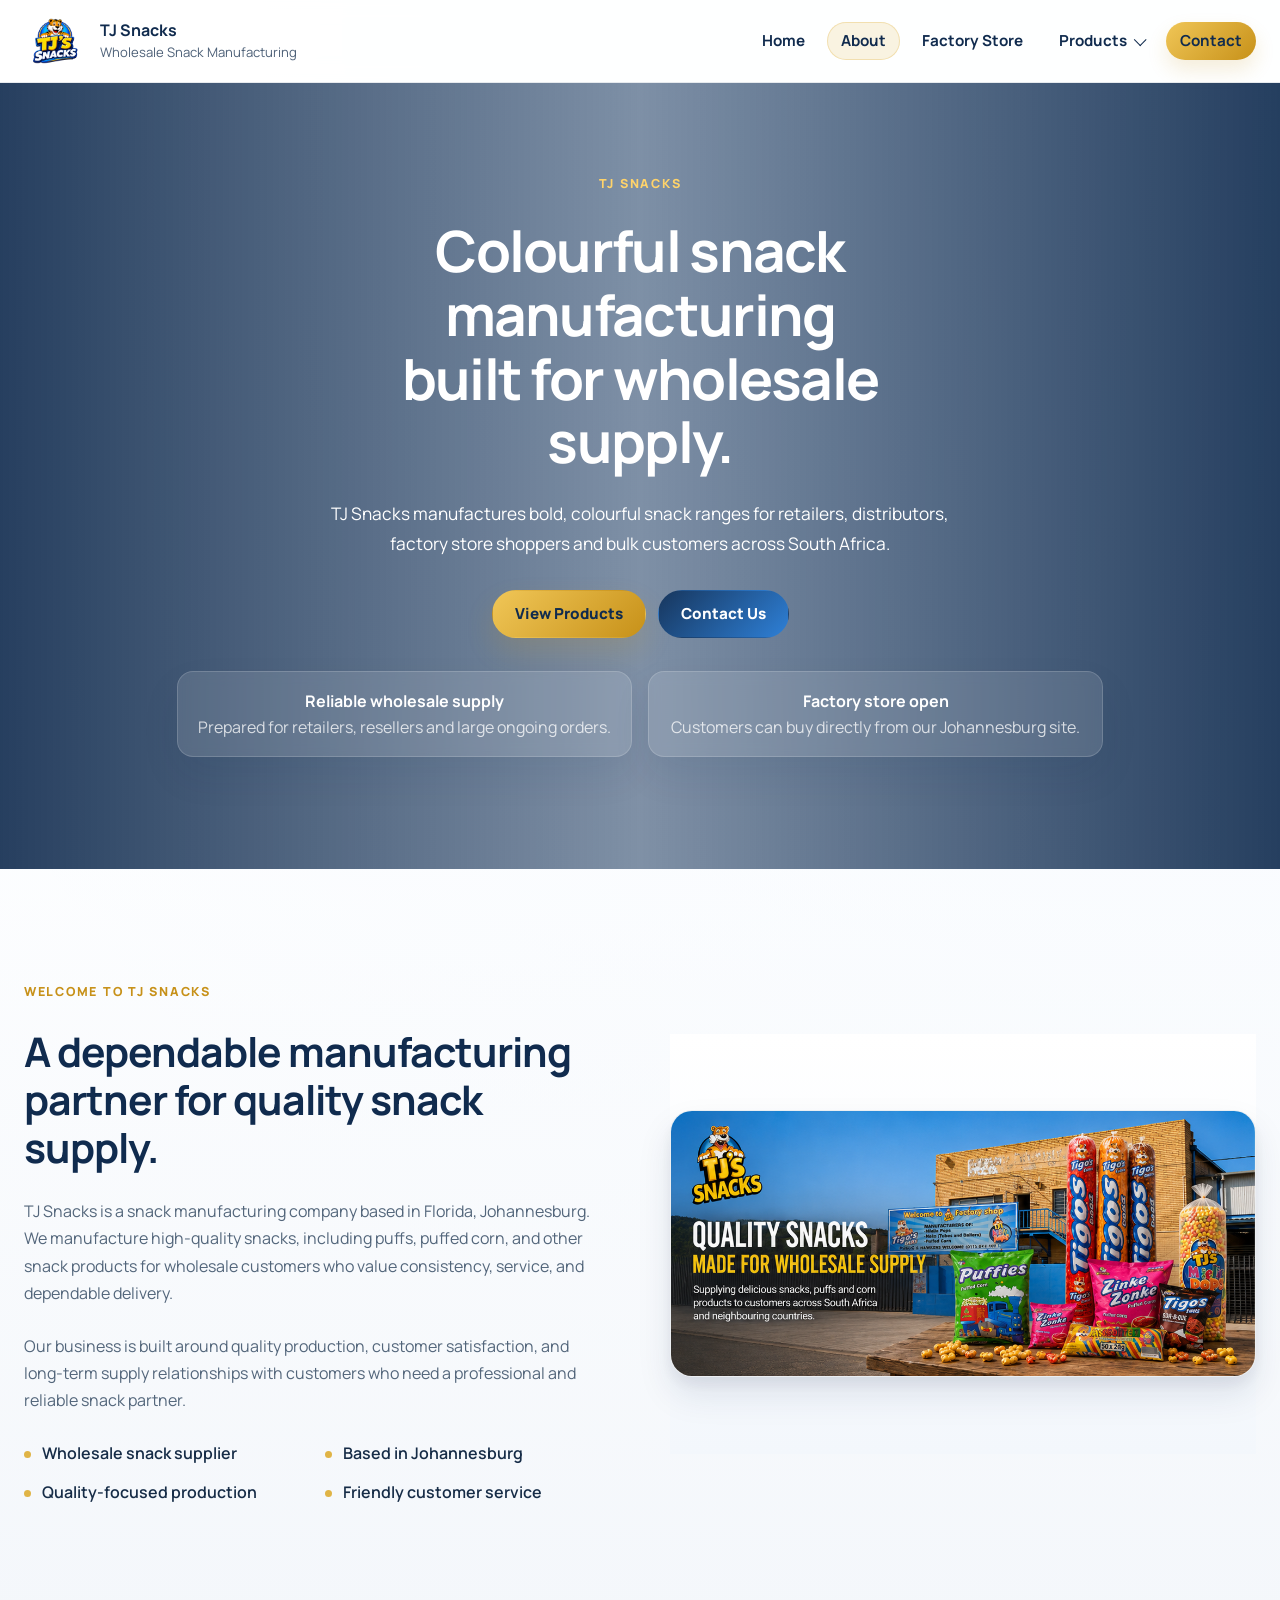
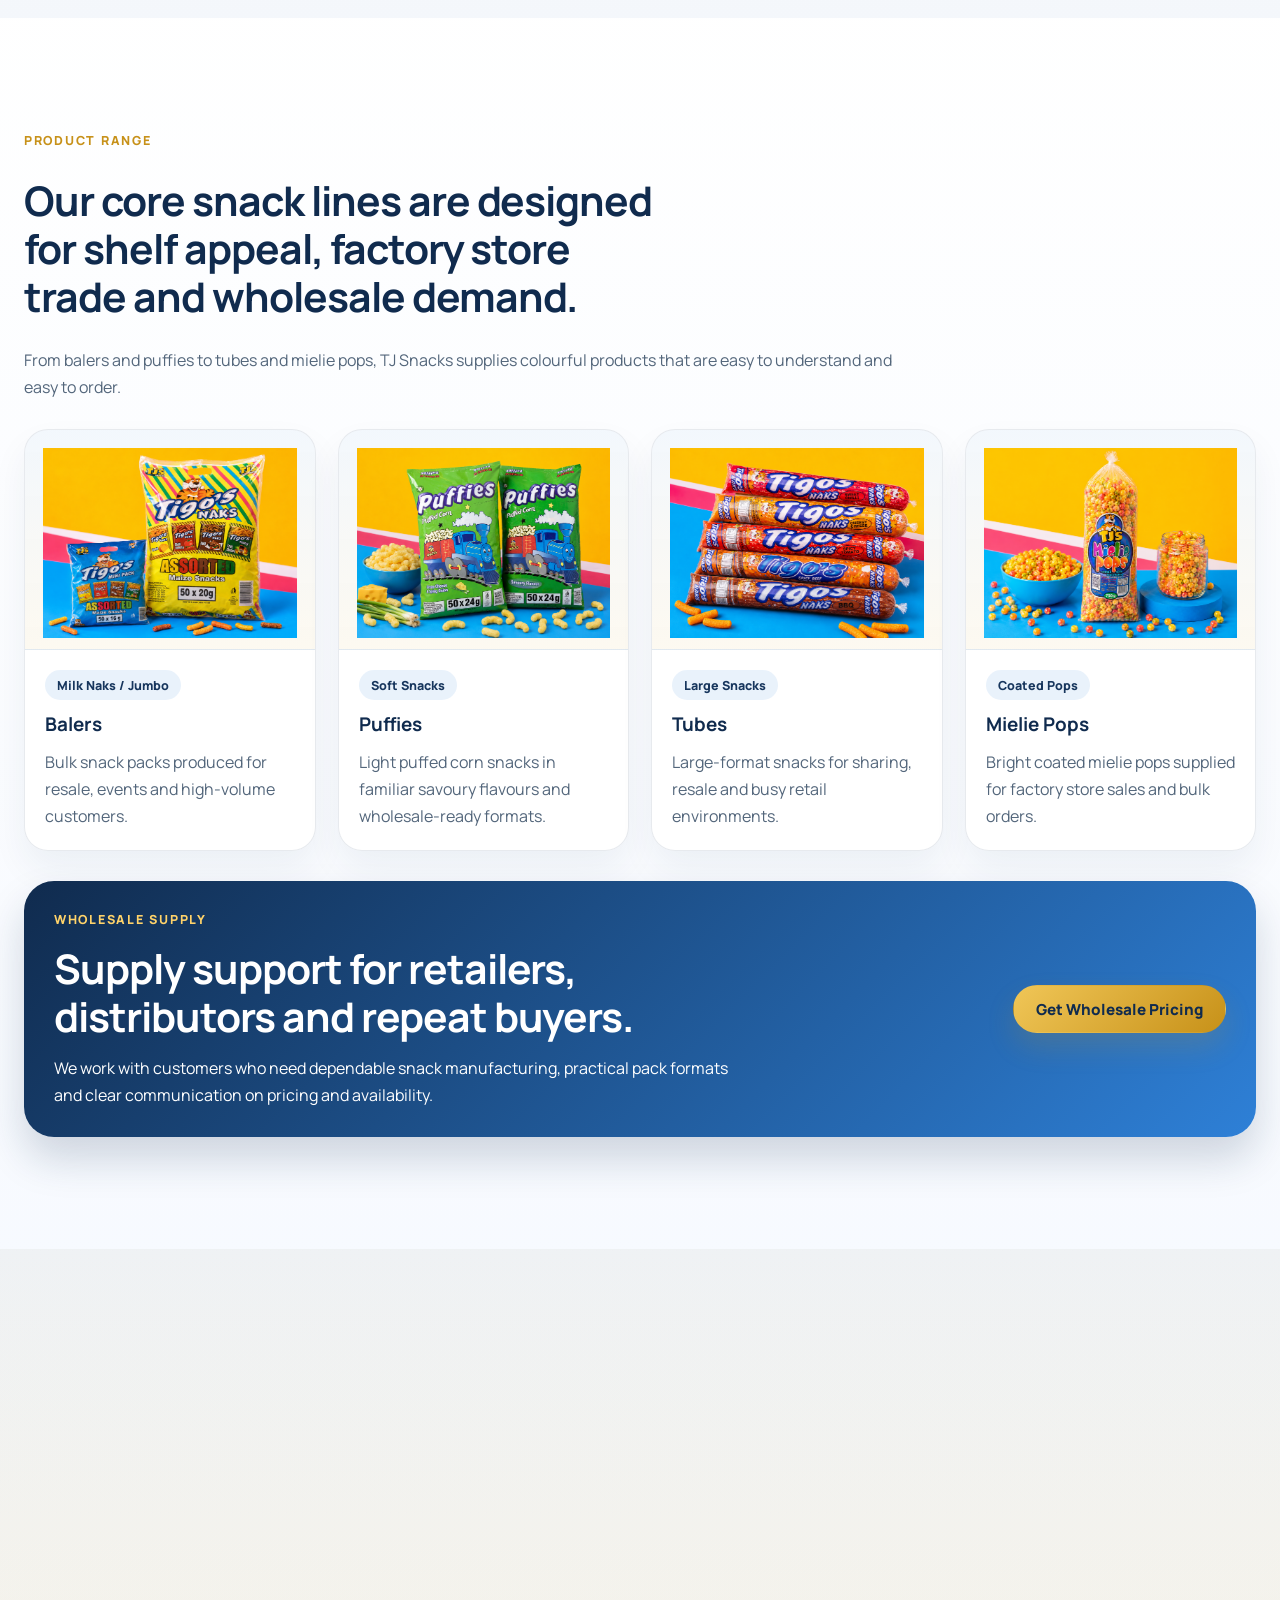
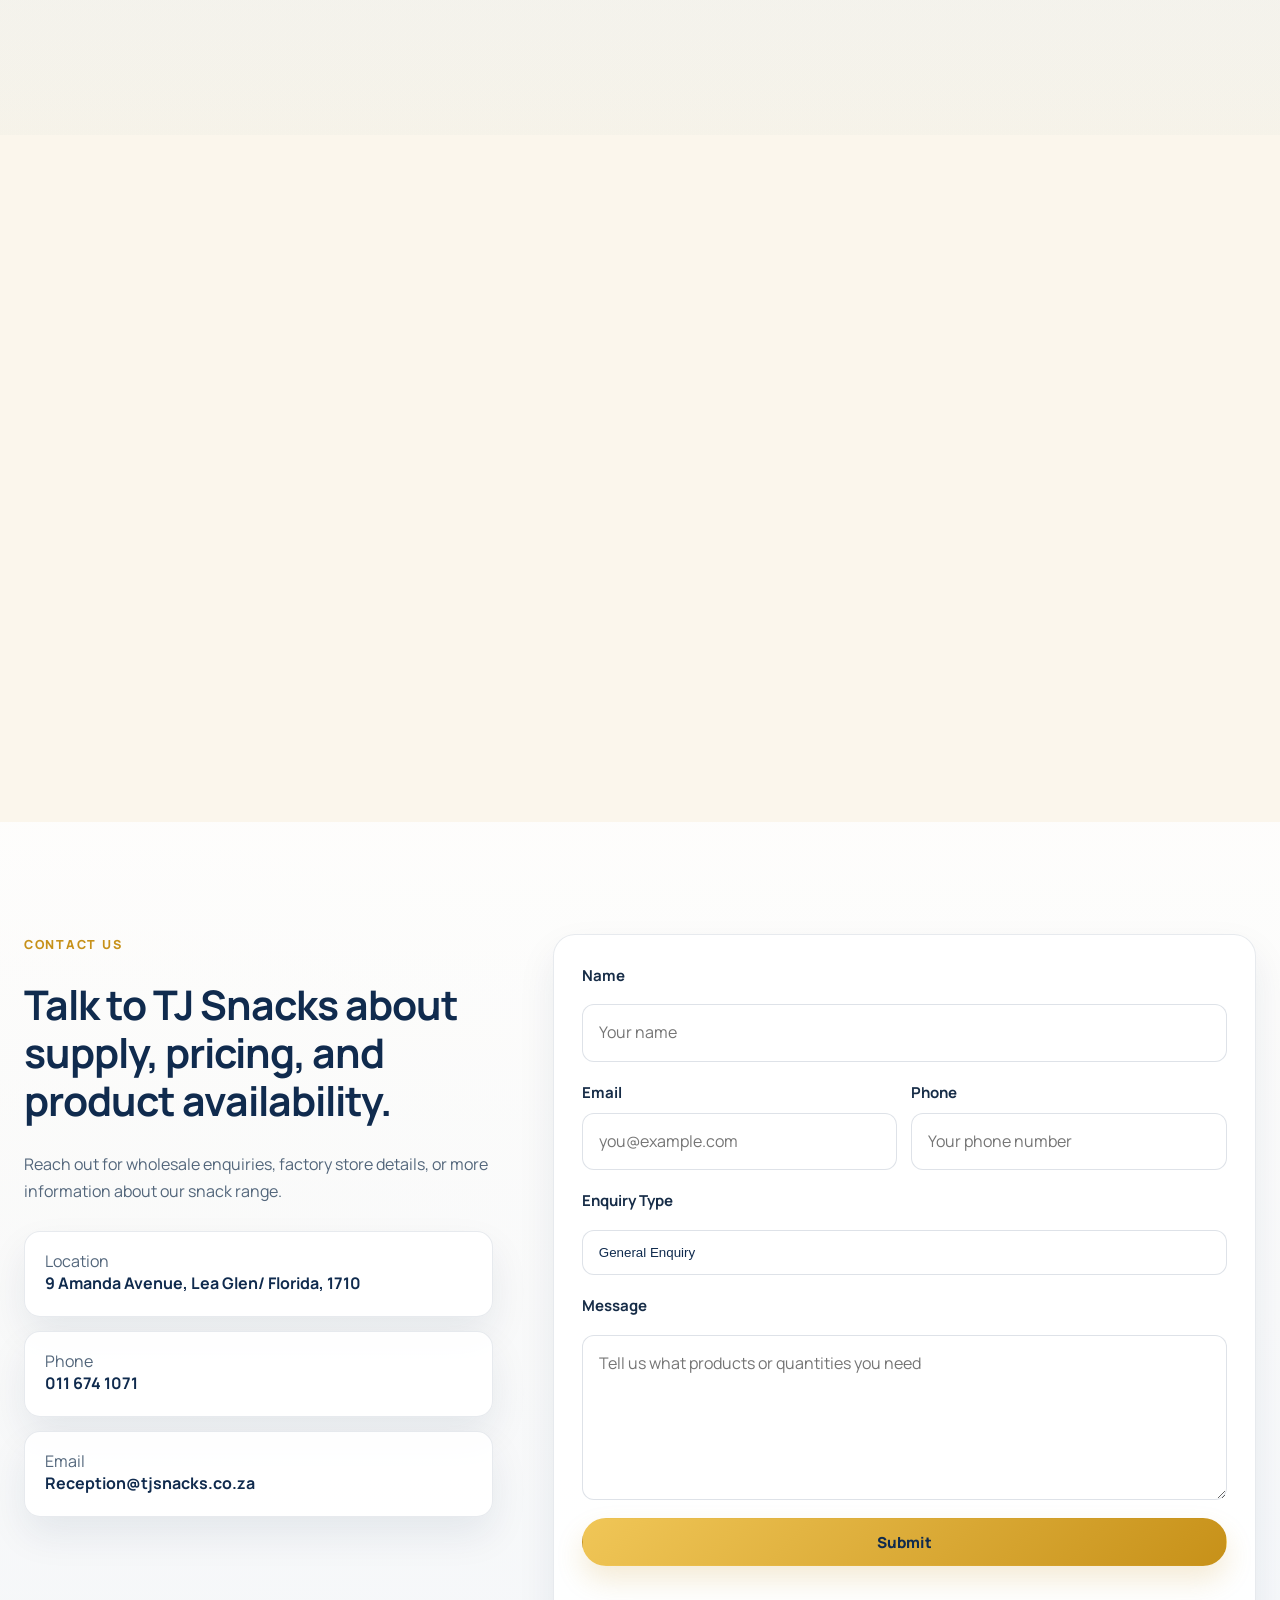
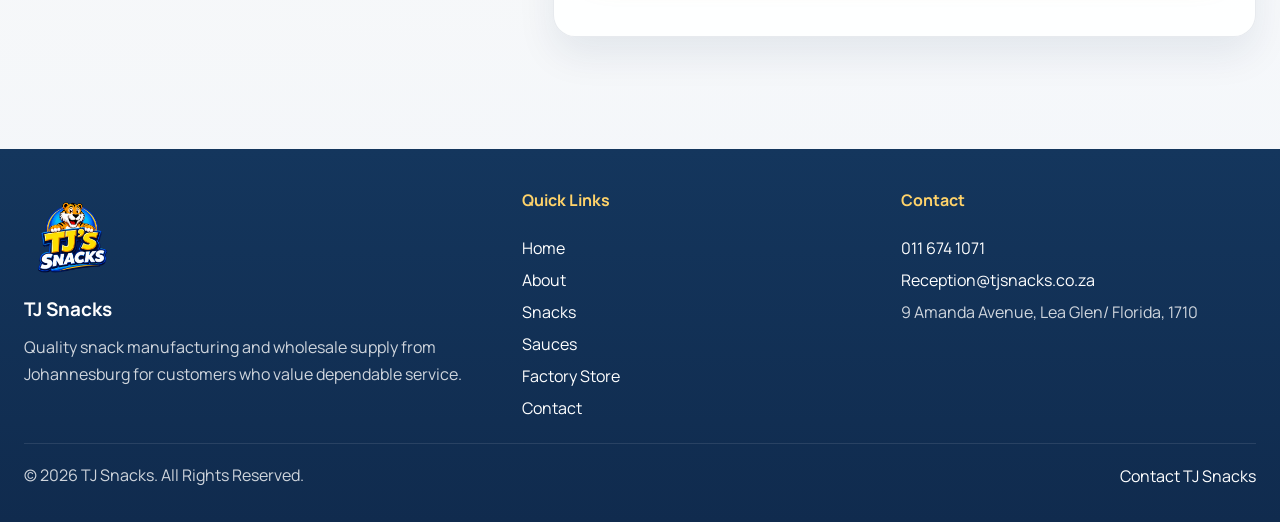
==== commit 5f638531: "remove outdated snack images and update hero section styling with new background image" ====
--- a/index.html
+++ b/index.html
@@ -70,12 +70,6 @@
                             </div>
                         </div>
                     </div>
-
-                    <div class="hero-media reveal reveal-delay">
-                        <div class="image-panel image-panel-photo image-panel-hero">
-                            <img class="panel-image" src="Images/Snacks-hero.png" alt="TJ Snacks product selection">
-                        </div>
-                    </div>
                 </div>
             </section>
 
--- a/style.css
+++ b/style.css
@@ -893,21 +893,19 @@
 }
 
 .tj-page .tj-hero {
-    position: relative;
-}
-
-.tj-page .tj-hero::before {
-    content: "";
-    position: absolute;
-    inset: 0;
     background:
-        linear-gradient(115deg, rgba(16, 43, 78, 0.96) 0%, rgba(16, 43, 78, 0.82) 42%, rgba(16, 43, 78, 0.18) 100%),
-        url('Images/Snacks.png') right center / cover no-repeat;
-}
-
-.tj-page .tj-hero .container {
-    position: relative;
-    z-index: 1;
+    linear-gradient(90deg, rgba(16, 43, 78, 0.9) 0%, rgba(16, 43, 78, 0.5) 50%, rgba(16, 43, 78, 0.9) 100%),
+        url('Images/Snacksforhero.png') center center / cover no-repeat;
+}
+
+.tj-page .tj-hero .hero-layout {
+    grid-template-columns: minmax(0, 1fr);
+    justify-items: center;
+    text-align: center;
+}
+
+.tj-page .tj-hero .hero-copy {
+    justify-items: center;
 }
 
 .tj-page .tj-hero .hero-copy h1,
@@ -924,6 +922,14 @@
 .tj-page .tj-hero .lead {
     max-width: 60ch;
     color: rgba(255, 255, 255, 0.88);
+}
+
+.tj-page .tj-hero .hero-actions {
+    justify-content: center;
+}
+
+.tj-page .tj-hero .hero-summary {
+    justify-content: center;
 }
 
 .tj-page .hero-summary div,
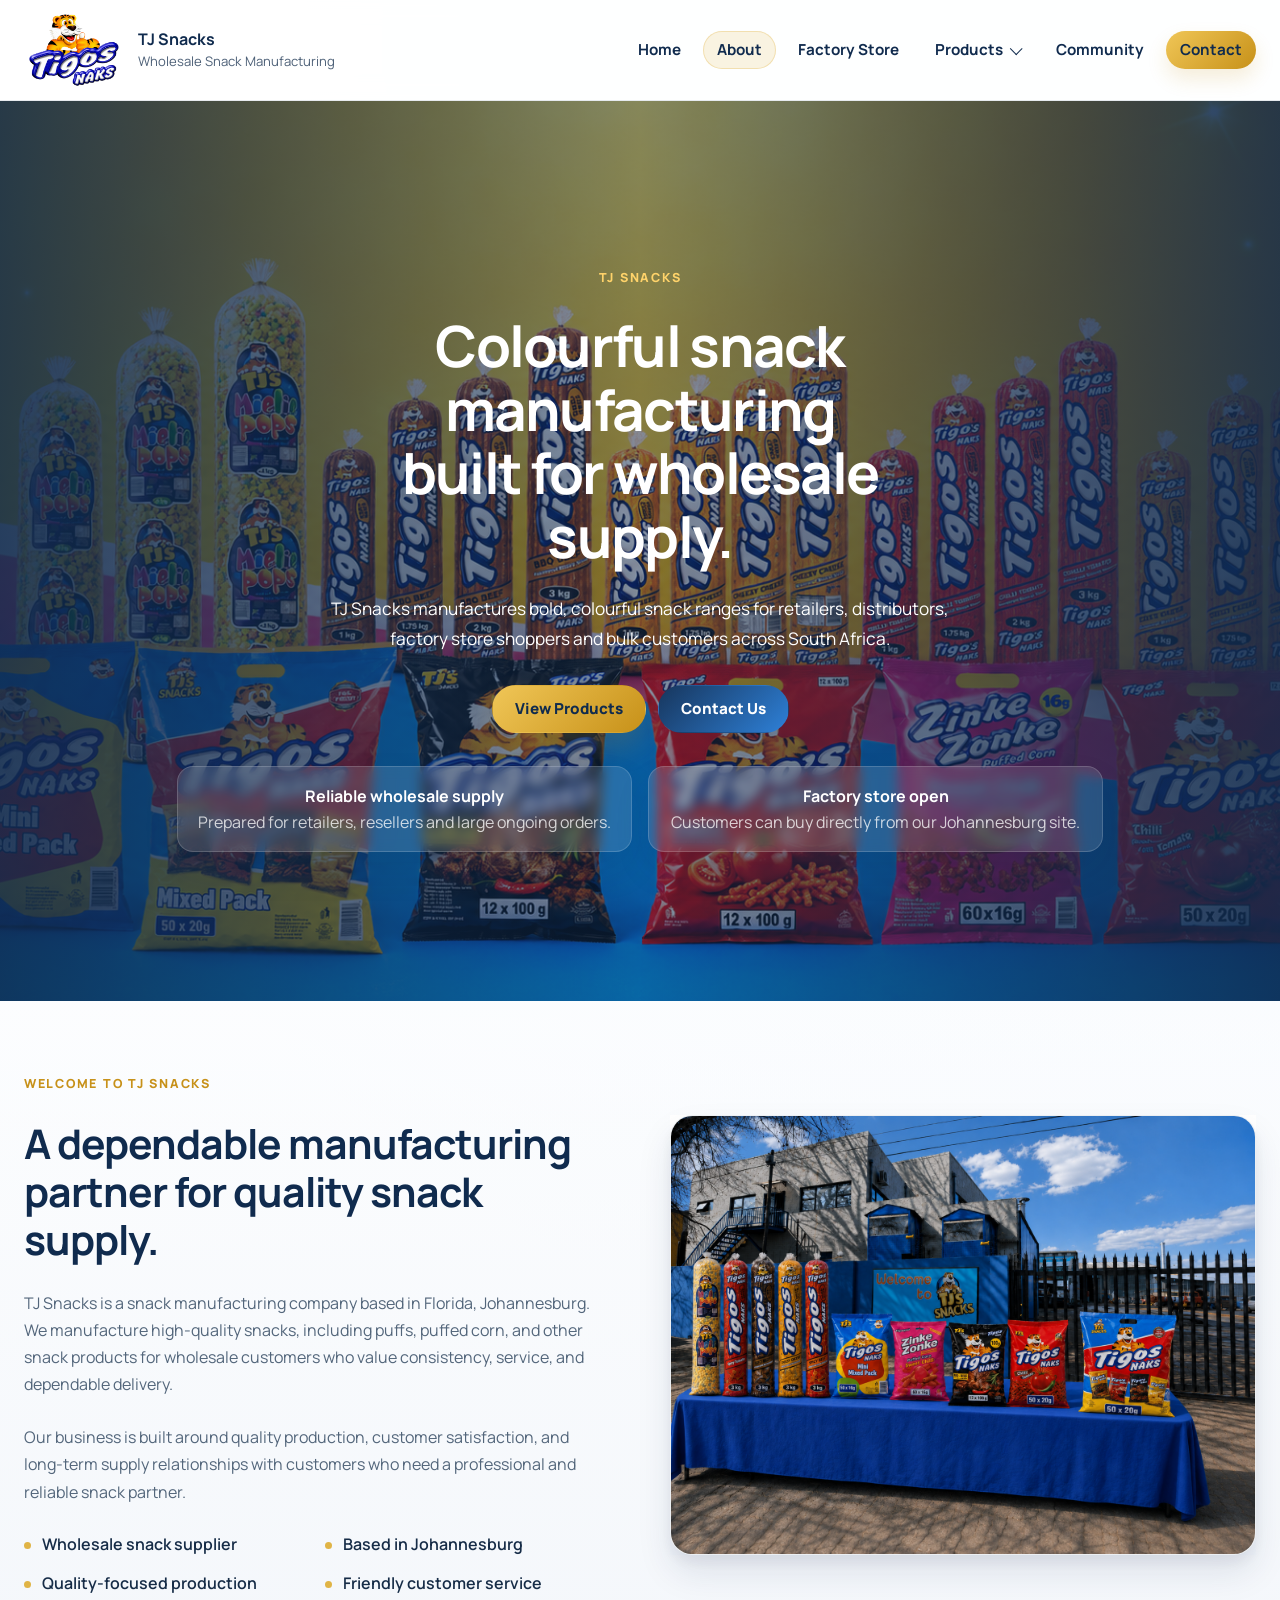
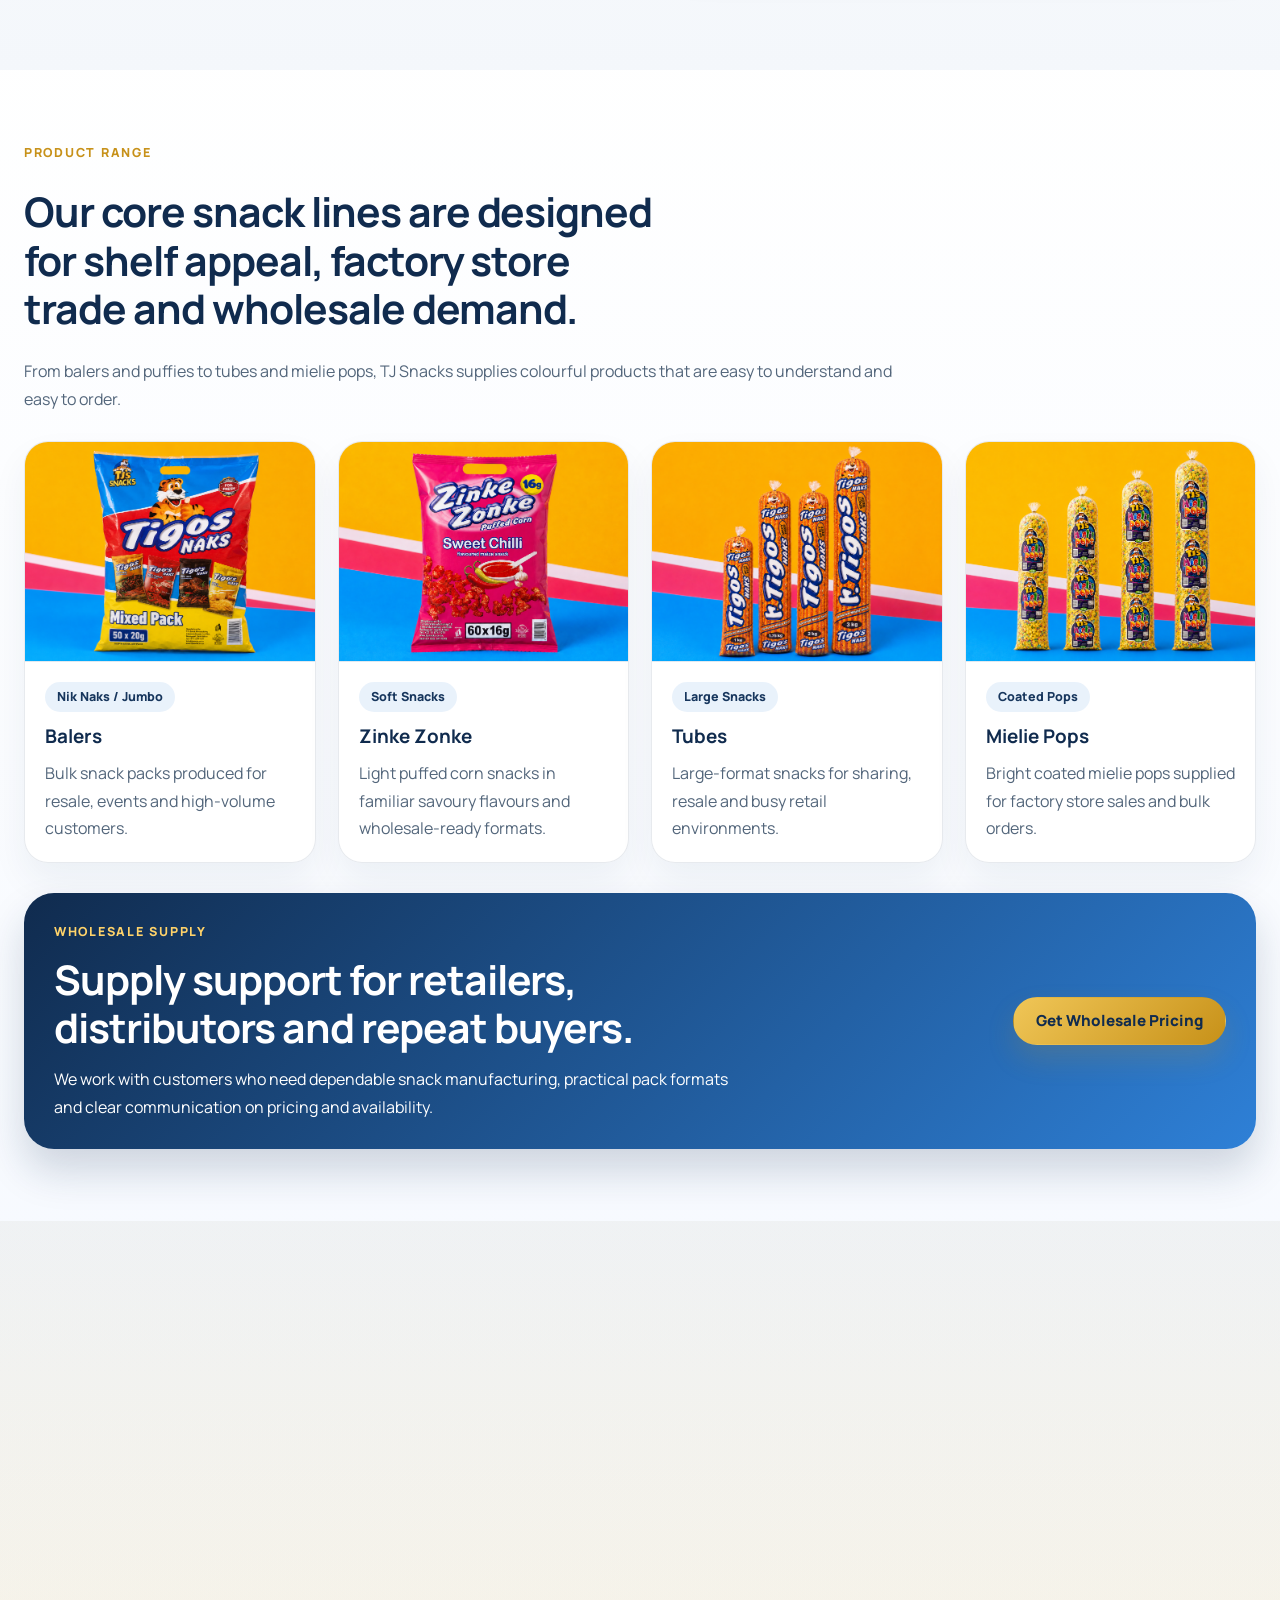
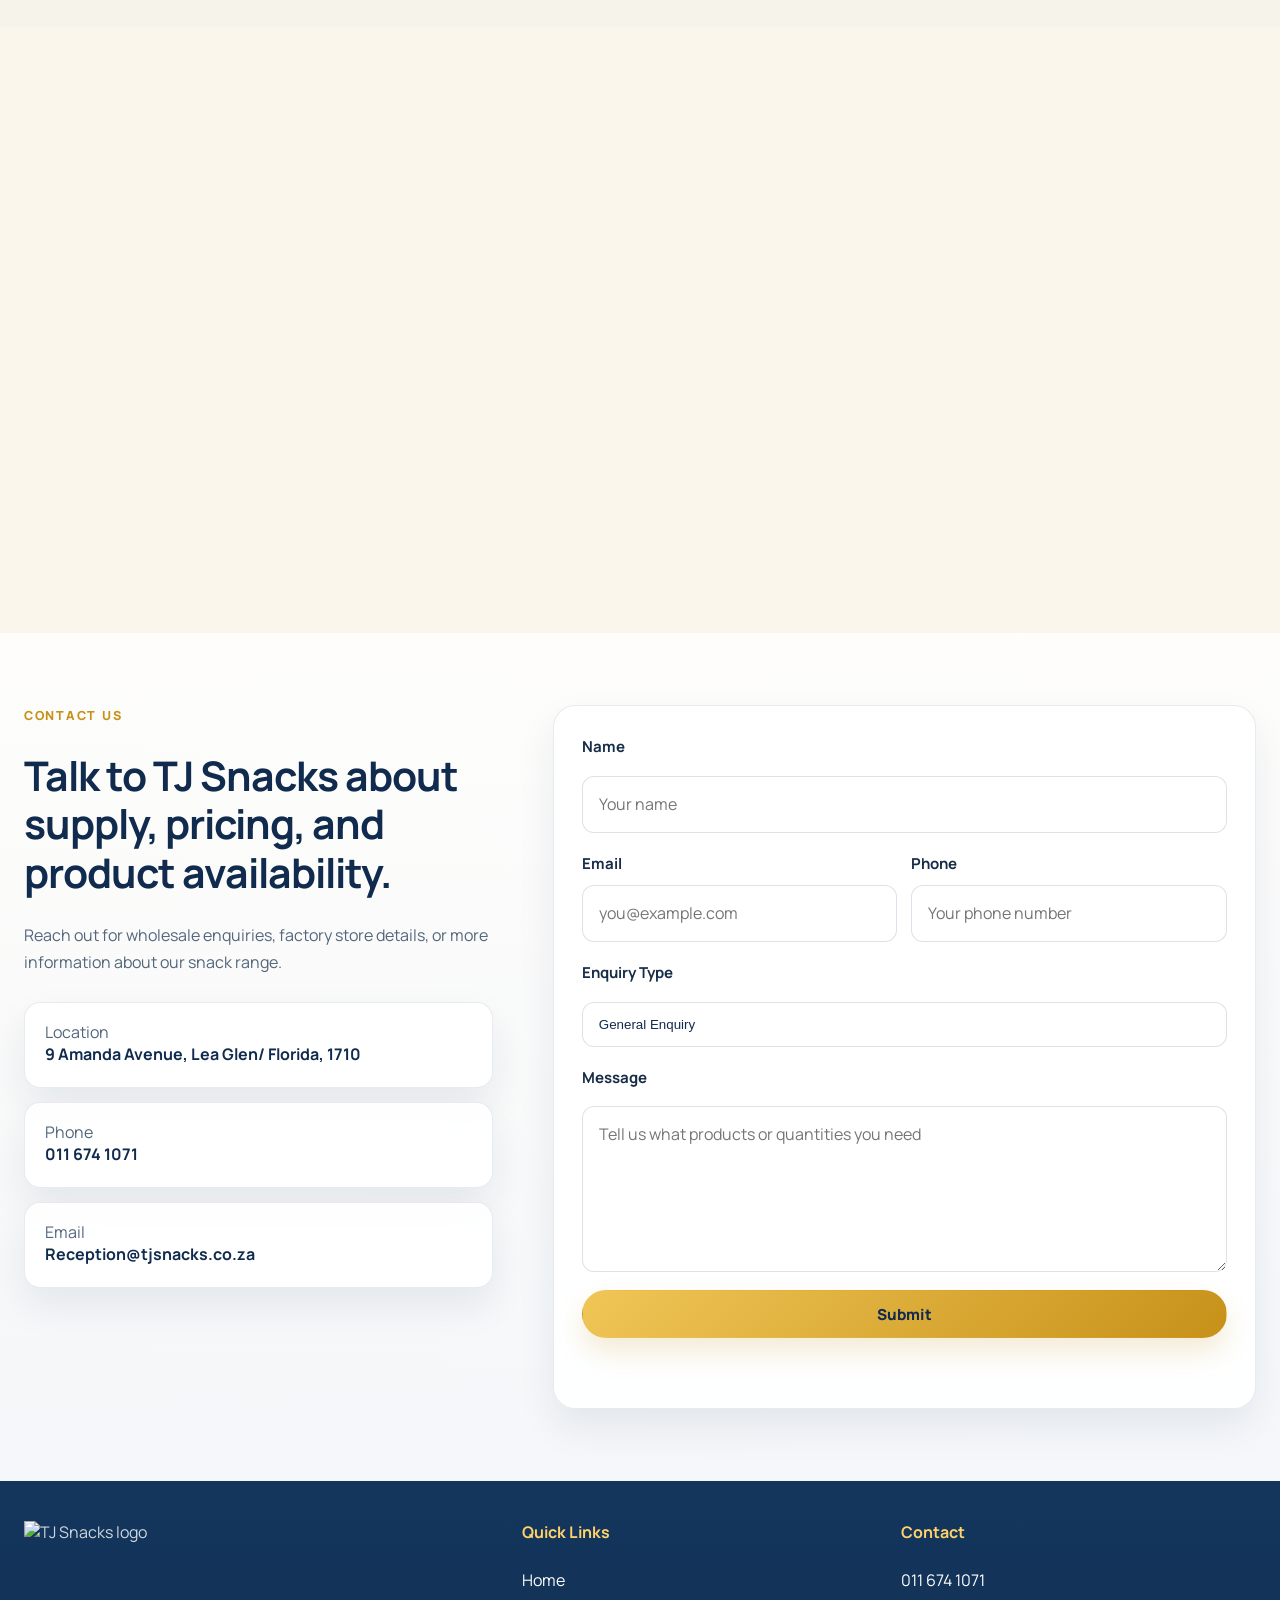
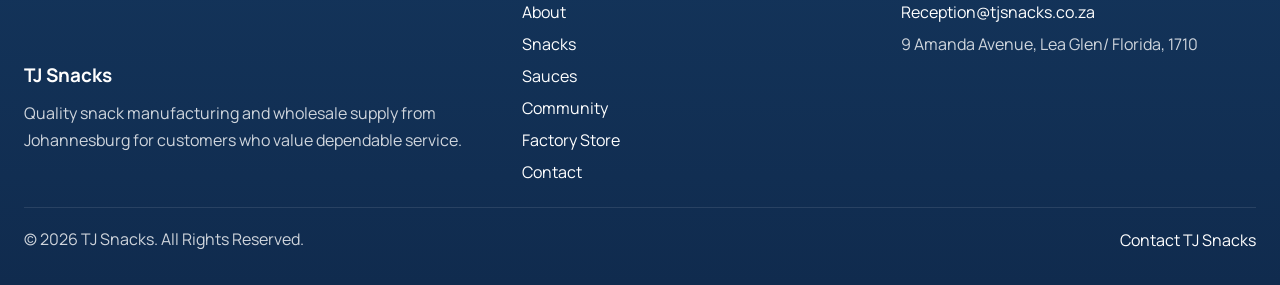
==== commit 66a75078: "Add community page and logo image - Created a new community.html file to highlight TJ Snacks' commun" ====
--- a/index.html
+++ b/index.html
@@ -16,7 +16,7 @@
             <div class="container nav-wrap">
                 <a class="brand" href="#top" aria-label="TJ Snacks home">
                     <span class="brand-mark tj-brand-mark">
-                        <img class="tj-brand-logo" src="Images/Snack logo.png" alt="TJ Snacks logo">
+                        <img class="tj-brand-logo" src="Images/snack logo br.png" alt="TJ Snacks logo">
                     </span>
                     <span class="brand-text">
                         <strong>TJ Snacks</strong>
@@ -41,6 +41,7 @@
                             <a href="sauces.html" data-page-link="sauces">Sauces</a>
                         </div>
                     </div>
+                    <a href="community.html" data-page-link="community">Community</a>
                     <a class="nav-contact" href="index.html#contact">Contact</a>
                 </nav>
             </div>
@@ -94,7 +95,7 @@
 
                     <div class="section-visual reveal reveal-delay">
                         <div class="image-panel image-panel-photo image-panel-tall">
-                            <img class="panel-image" src="Images/Factory and snack.png" alt="TJ Snacks factory and snack production">
+                            <img class="panel-image" src="Images/Factory image.png" alt="TJ Snacks factory and snack production">
                         </div>
                     </div>
                 </div>
@@ -111,27 +112,27 @@
                     <div class="range-grid">
                         <article class="range-card reveal">
                             <div class="range-card-media">
-                                <img class="range-card-image" src="Images/bailers.png" alt="TJ Snacks balers range">
+                                <img class="range-card-image" src="Images/50 X 20g Tigos Mixed Baler..png" alt="TJ Snacks balers range">
                             </div>
                             <div class="range-card-copy">
-                                <span class="range-card-tag">Milk Naks / Jumbo</span>
+                                <span class="range-card-tag">Nik Naks / Jumbo</span>
                                 <h3>Balers</h3>
                                 <p>Bulk snack packs produced for resale, events and high-volume customers.</p>
                             </div>
                         </article>
                         <article class="range-card reveal">
                             <div class="range-card-media">
-                                <img class="range-card-image" src="Images/puffies.png" alt="TJ Snacks puffies range">
+                                <img class="range-card-image" src="Images/60 x 16g Zinke Zonke Sweet Chilli Puffed Corn.png" alt="TJ Snacks Zinke Zonke range">
                             </div>
                             <div class="range-card-copy">
                                 <span class="range-card-tag">Soft Snacks</span>
-                                <h3>Puffies</h3>
+                                <h3>Zinke Zonke</h3>
                                 <p>Light puffed corn snacks in familiar savoury flavours and wholesale-ready formats.</p>
                             </div>
                         </article>
                         <article class="range-card reveal">
                             <div class="range-card-media">
-                                <img class="range-card-image" src="Images/tubes.png" alt="TJ Snacks tubes range">
+                                <img class="range-card-image" src="Images/1kg, 1.75kg , 2kg and 3kg Spicy Beef Tubes.png" alt="TJ Snacks tubes range">
                             </div>
                             <div class="range-card-copy">
                                 <span class="range-card-tag">Large Snacks</span>
@@ -141,7 +142,7 @@
                         </article>
                         <article class="range-card reveal">
                             <div class="range-card-media">
-                                <img class="range-card-image" src="Images/meilie pops.png" alt="TJ Snacks mielie pops range">
+                                <img class="range-card-image" src="Images/Mielie Pops.png" alt="TJ Snacks mielie pops range">
                             </div>
                             <div class="range-card-copy">
                                 <span class="range-card-tag">Coated Pops</span>
@@ -298,7 +299,7 @@
             <div class="container tj-footer-grid">
                 <section class="tj-footer-brand">
                     <span class="tj-footer-logo-wrap">
-                        <img class="tj-footer-logo" src="Images/Snack logo.png" alt="TJ Snacks logo">
+                        <img class="tj-footer-logo" src="Images/Snack logo br.png" alt="TJ Snacks logo">
                     </span>
                     <h3>TJ Snacks</h3>
                     <p>Quality snack manufacturing and wholesale supply from Johannesburg for customers who value dependable service.</p>
@@ -310,6 +311,7 @@
                         <a href="index.html#about">About</a>
                         <a href="snacks.html">Snacks</a>
                         <a href="sauces.html">Sauces</a>
+                        <a href="community.html">Community</a>
                         <a href="index.html#factory-store">Factory Store</a>
                         <a href="index.html#contact">Contact</a>
                     </div>
--- a/style.css
+++ b/style.css
@@ -16,7 +16,7 @@
     --radius-md: 16px;
     --radius-sm: 10px;
     --container: min(1280px, calc(100% - 48px));
-    --space-section: clamp(72px, 9vw, 112px);
+    --space-section: clamp(48px, 6vw, 72px);
     --space-stack: clamp(18px, 2vw, 26px);
     --transition: 180ms ease;
 }
@@ -647,9 +647,8 @@
 
 .catalog-image {
     width: 100%;
-    min-height: 100%;
-    aspect-ratio: 4 / 3;
-    object-fit: cover;
+    height: auto;
+    display: block;
 }
 
 .catalog-copy {
@@ -799,10 +798,10 @@
 }
 
 .tj-brand-mark {
-    width: 62px;
-    height: 62px;
+    width: 100px;
+    height: 100px;
     padding: 0;
-    overflow: hidden;
+    overflow: visible;
     display: block;
     background: transparent;
     box-shadow: none;
@@ -893,9 +892,12 @@
 }
 
 .tj-page .tj-hero {
+    min-height: 100vh;
+    display: flex;
+    align-items: center;
     background:
     linear-gradient(90deg, rgba(16, 43, 78, 0.9) 0%, rgba(16, 43, 78, 0.5) 50%, rgba(16, 43, 78, 0.9) 100%),
-        url('Images/Snacksforhero.png') center center / cover no-repeat;
+        url('Images/hero\ section\ image\ snack.png') center center / cover no-repeat;
 }
 
 .tj-page .tj-hero .hero-layout {
@@ -1030,7 +1032,7 @@
 .range-card-media {
     display: grid;
     place-items: center;
-    padding: 18px;
+    overflow: hidden;
     background: linear-gradient(180deg, rgba(46, 128, 215, 0.06), rgba(224, 180, 70, 0.08));
     border-bottom: 1px solid rgba(23, 54, 93, 0.08);
 }
@@ -1038,7 +1040,9 @@
 .range-card-image {
     width: 100%;
     height: 100%;
-    object-fit: contain;
+    object-fit: cover;
+    object-position: center;
+    display: block;
 }
 
 .range-card-copy {
@@ -1123,6 +1127,7 @@
 
 .tj-page .catalog-image {
     object-fit: contain;
+    object-position: center;
     background: linear-gradient(180deg, #ffffff, #f4f7fc);
 }
 
@@ -1165,8 +1170,8 @@
 }
 
 .tj-footer-logo-wrap {
-    width: 96px;
-    height: 96px;
+    width: 130px;
+    height: 130px;
     display: block;
 }
 
@@ -1260,9 +1265,9 @@
 }
 
 .golden-brand-mark {
-    width: 78px;
-    height: 78px;
-    overflow: hidden;
+    width: 124px;
+    height: 124px;
+    overflow: visible;
     padding: 0;
     background: transparent;
     box-shadow: none;
@@ -1327,7 +1332,7 @@
 
 .golden-hero {
     position: relative;
-    min-height: clamp(500px, 65vw, 680px);
+    min-height: 100vh;
     display: grid;
     align-items: end;
     padding: clamp(104px, 12vw, 152px) 0 clamp(64px, 8vw, 96px);
@@ -1402,6 +1407,13 @@
     background: linear-gradient(180deg, rgba(255, 255, 255, 0.18), rgba(255, 255, 255, 0));
 }
 
+.golden-intro-logo {
+    width: 220px;
+    height: auto;
+    display: block;
+    margin-bottom: 16px;
+}
+
 .golden-intro-layout {
     display: grid;
     grid-template-columns: minmax(0, 1fr) minmax(340px, 0.98fr);
@@ -1415,6 +1427,10 @@
 .sauces-page .golden-why-card p,
 .sauces-page .golden-feature-copy p {
     color: #58665a;
+}
+
+.golden-feature-copy p {
+    color: rgba(255, 255, 255, 0.75);
 }
 
 .golden-highlights {
@@ -1622,17 +1638,14 @@
     display: grid;
     place-items: center;
     overflow: hidden;
-    padding: 18px;
-    border-radius: 22px;
-    background: rgba(255, 255, 255, 0.06);
-    border: 1px solid rgba(203, 162, 65, 0.18);
 }
 
 .golden-feature-image {
     width: 100%;
+    height: auto;
     display: block;
-    aspect-ratio: 4 / 3;
     object-fit: contain;
+    border-radius: 18px;
 }
 
 .golden-feature-copy {
@@ -1721,7 +1734,7 @@
 }
 
 .footer.golden-footer {
-    background: #072915;
+    background: linear-gradient(90deg, #1a5c32 0%, #072915 60%);
     border-top: 1px solid rgba(203, 162, 65, 0.14);
 }
 
@@ -1732,8 +1745,8 @@
 }
 
 .golden-footer-mark {
-    width: 88px;
-    height: 88px;
+    width: 130px;
+    height: 130px;
     display: grid;
     place-items: center;
     overflow: hidden;
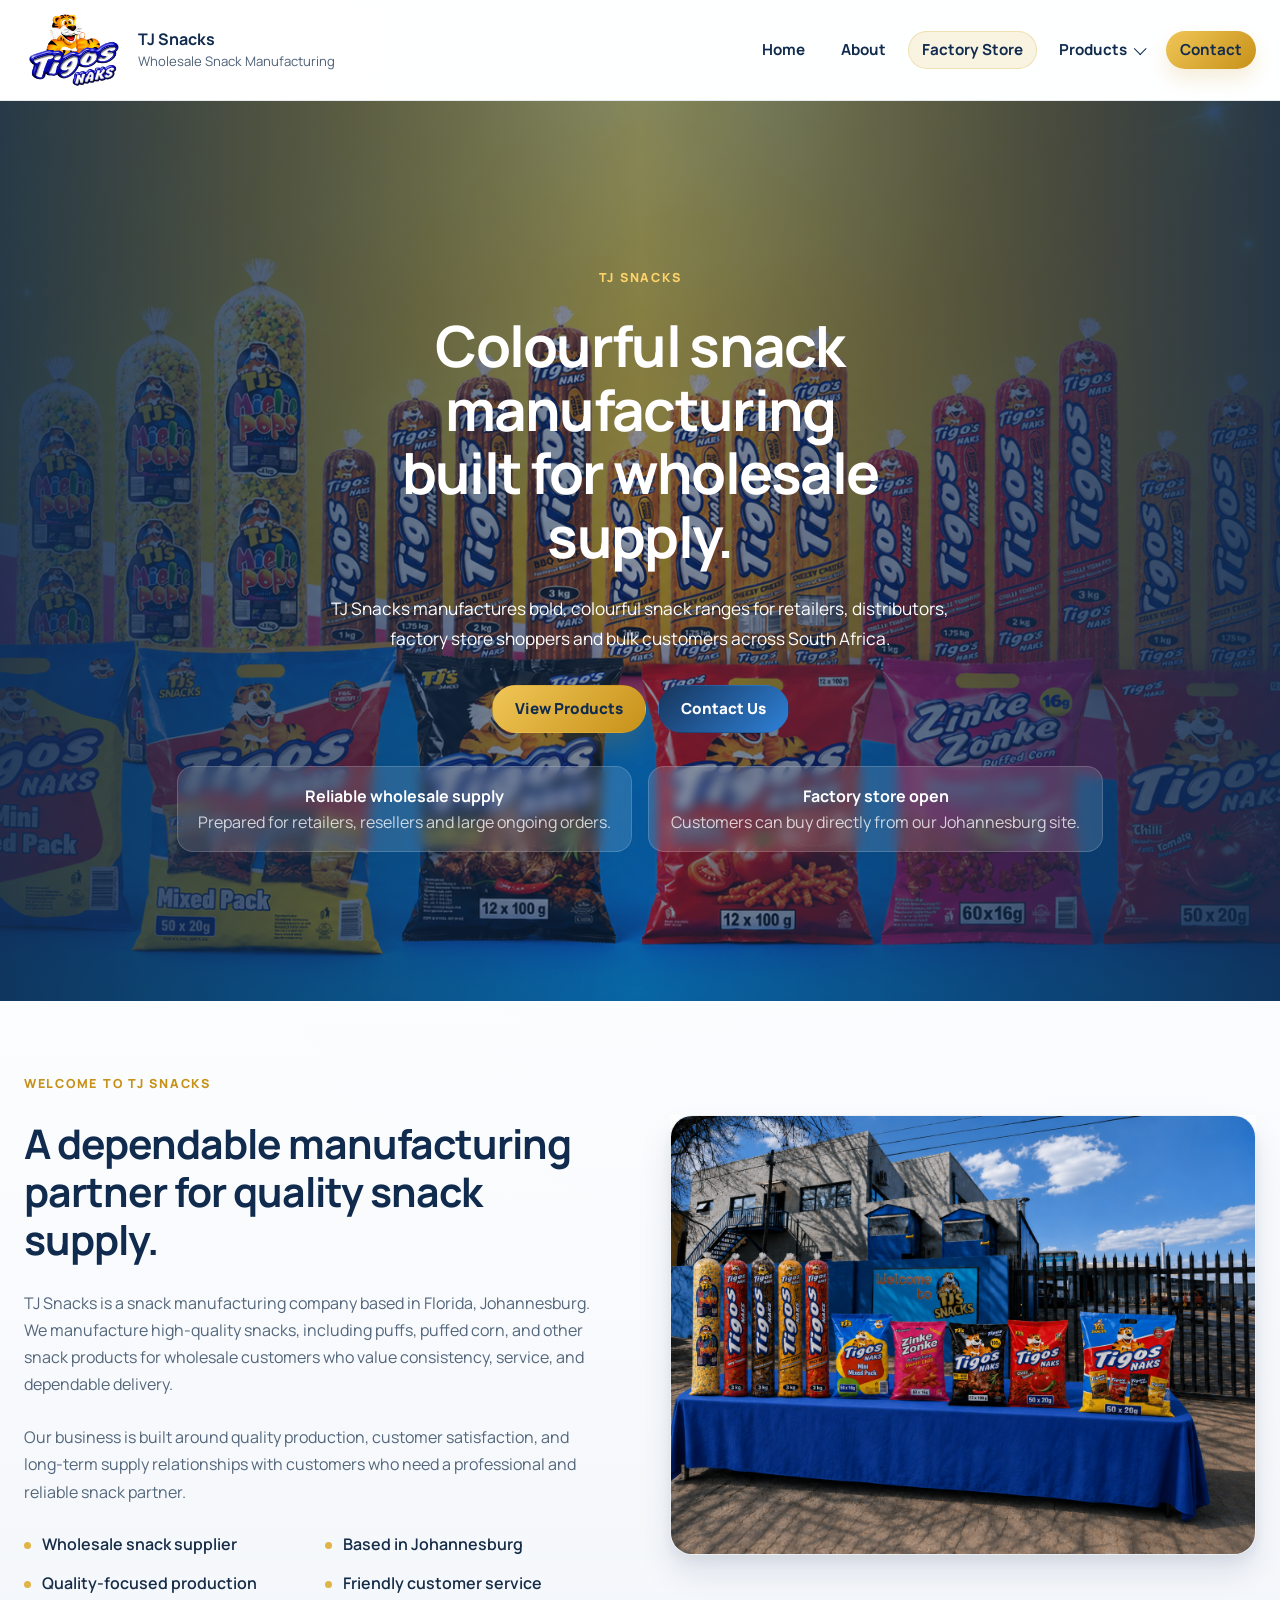
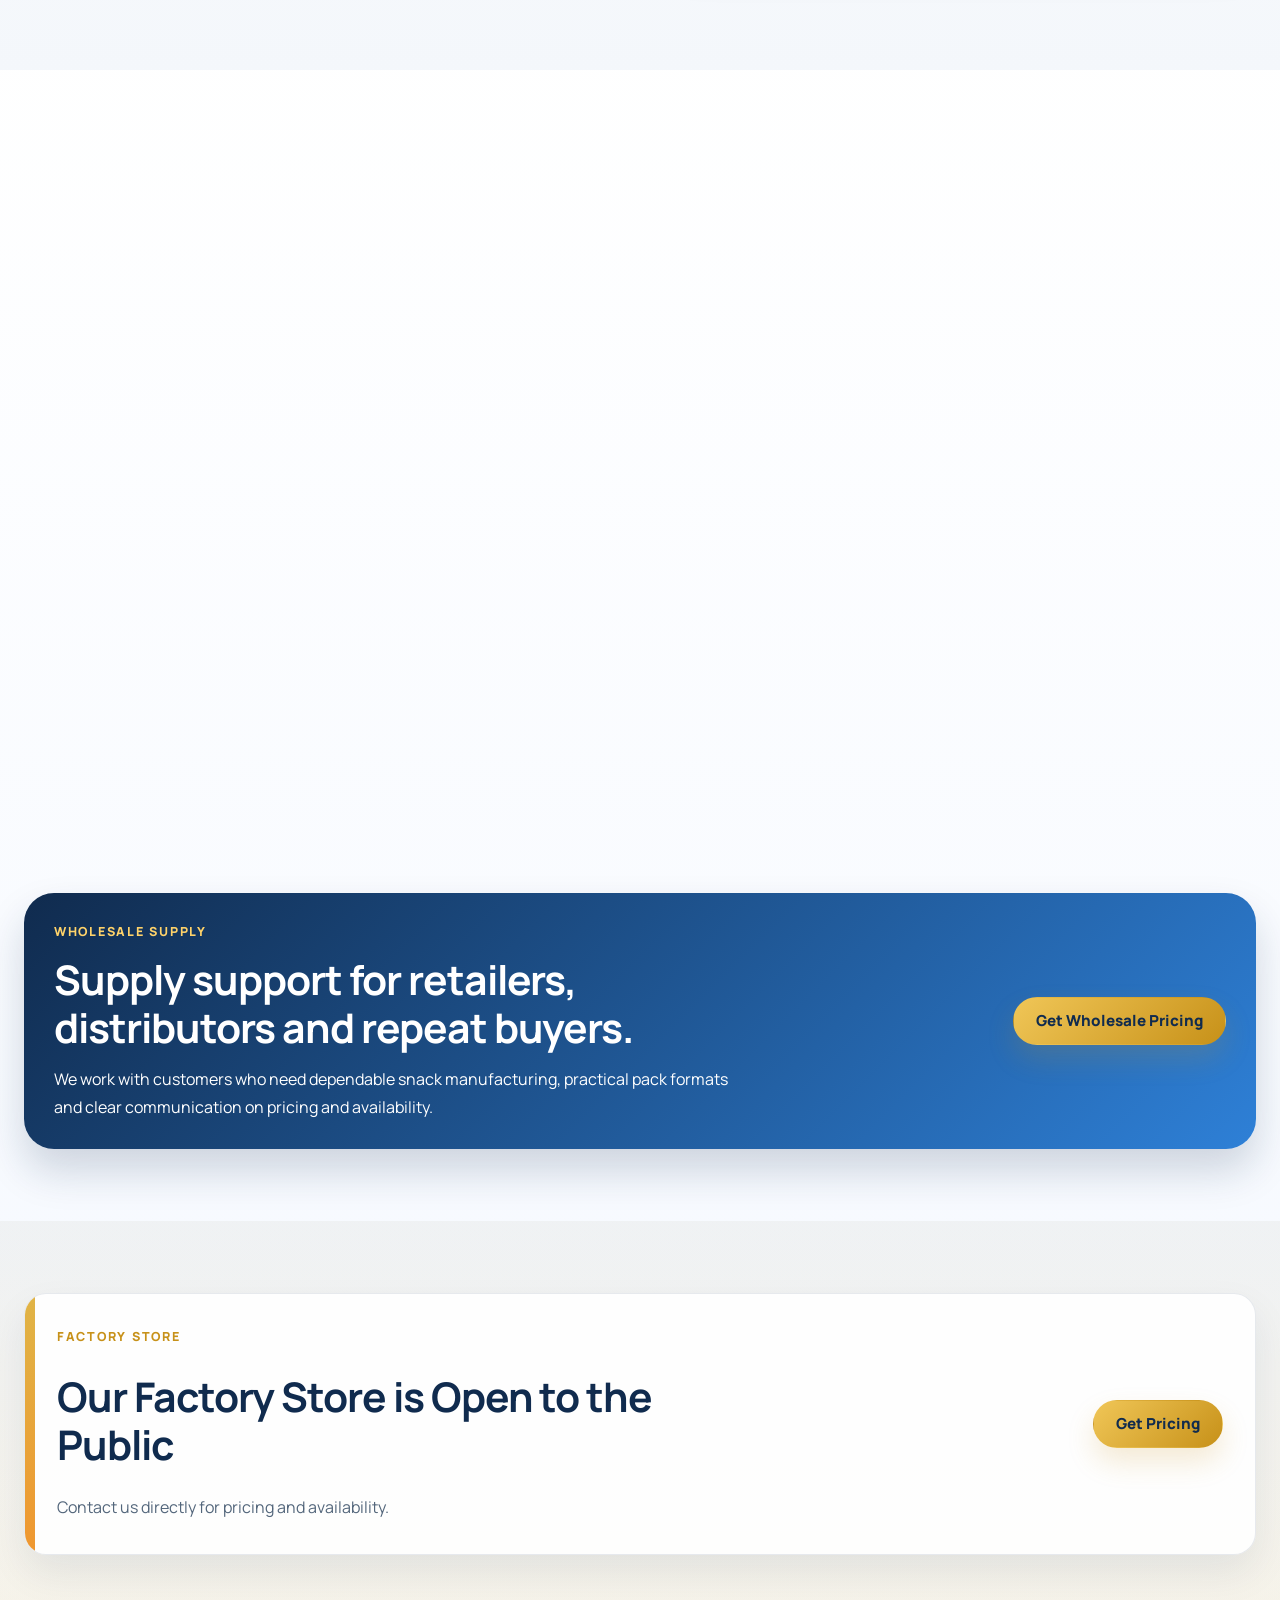
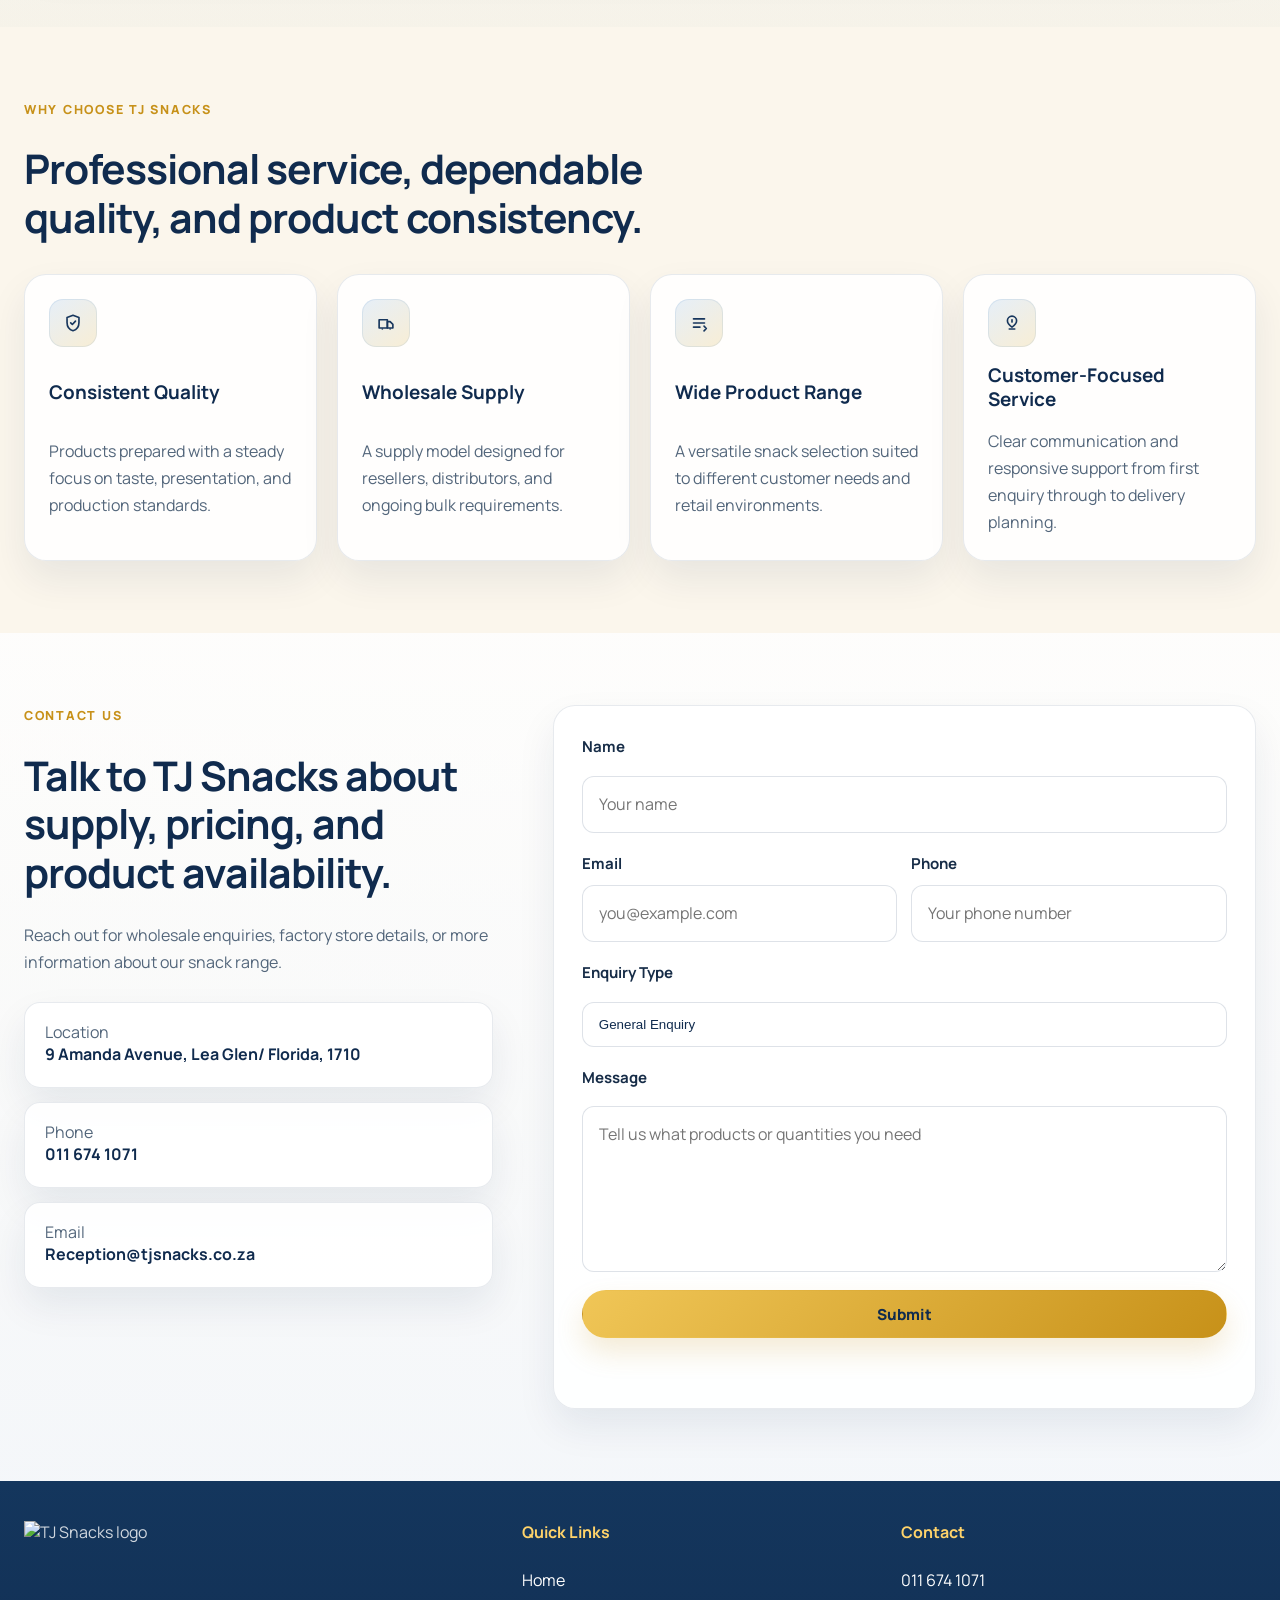
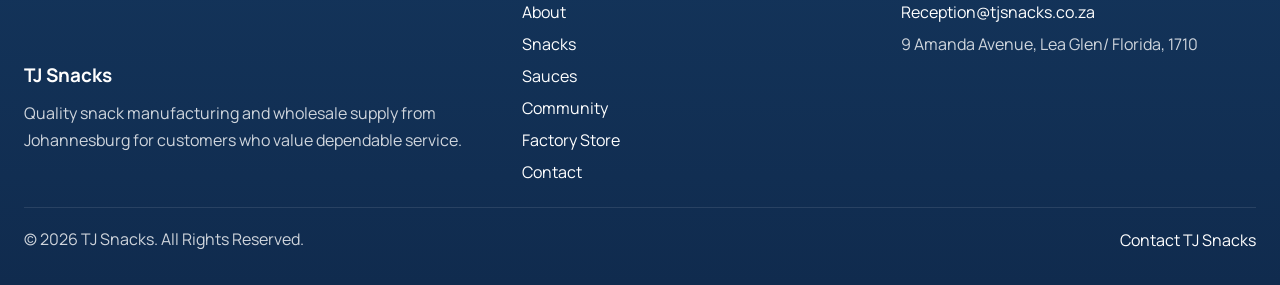
==== commit ec7d93e3: "minor changes commented out community page" ====
--- a/index.html
+++ b/index.html
@@ -41,7 +41,7 @@
                             <a href="sauces.html" data-page-link="sauces">Sauces</a>
                         </div>
                     </div>
-                    <a href="community.html" data-page-link="community">Community</a>
+                    <!--<a href="community.html" data-page-link="community">Community</a>-->
                     <a class="nav-contact" href="index.html#contact">Contact</a>
                 </nav>
             </div>
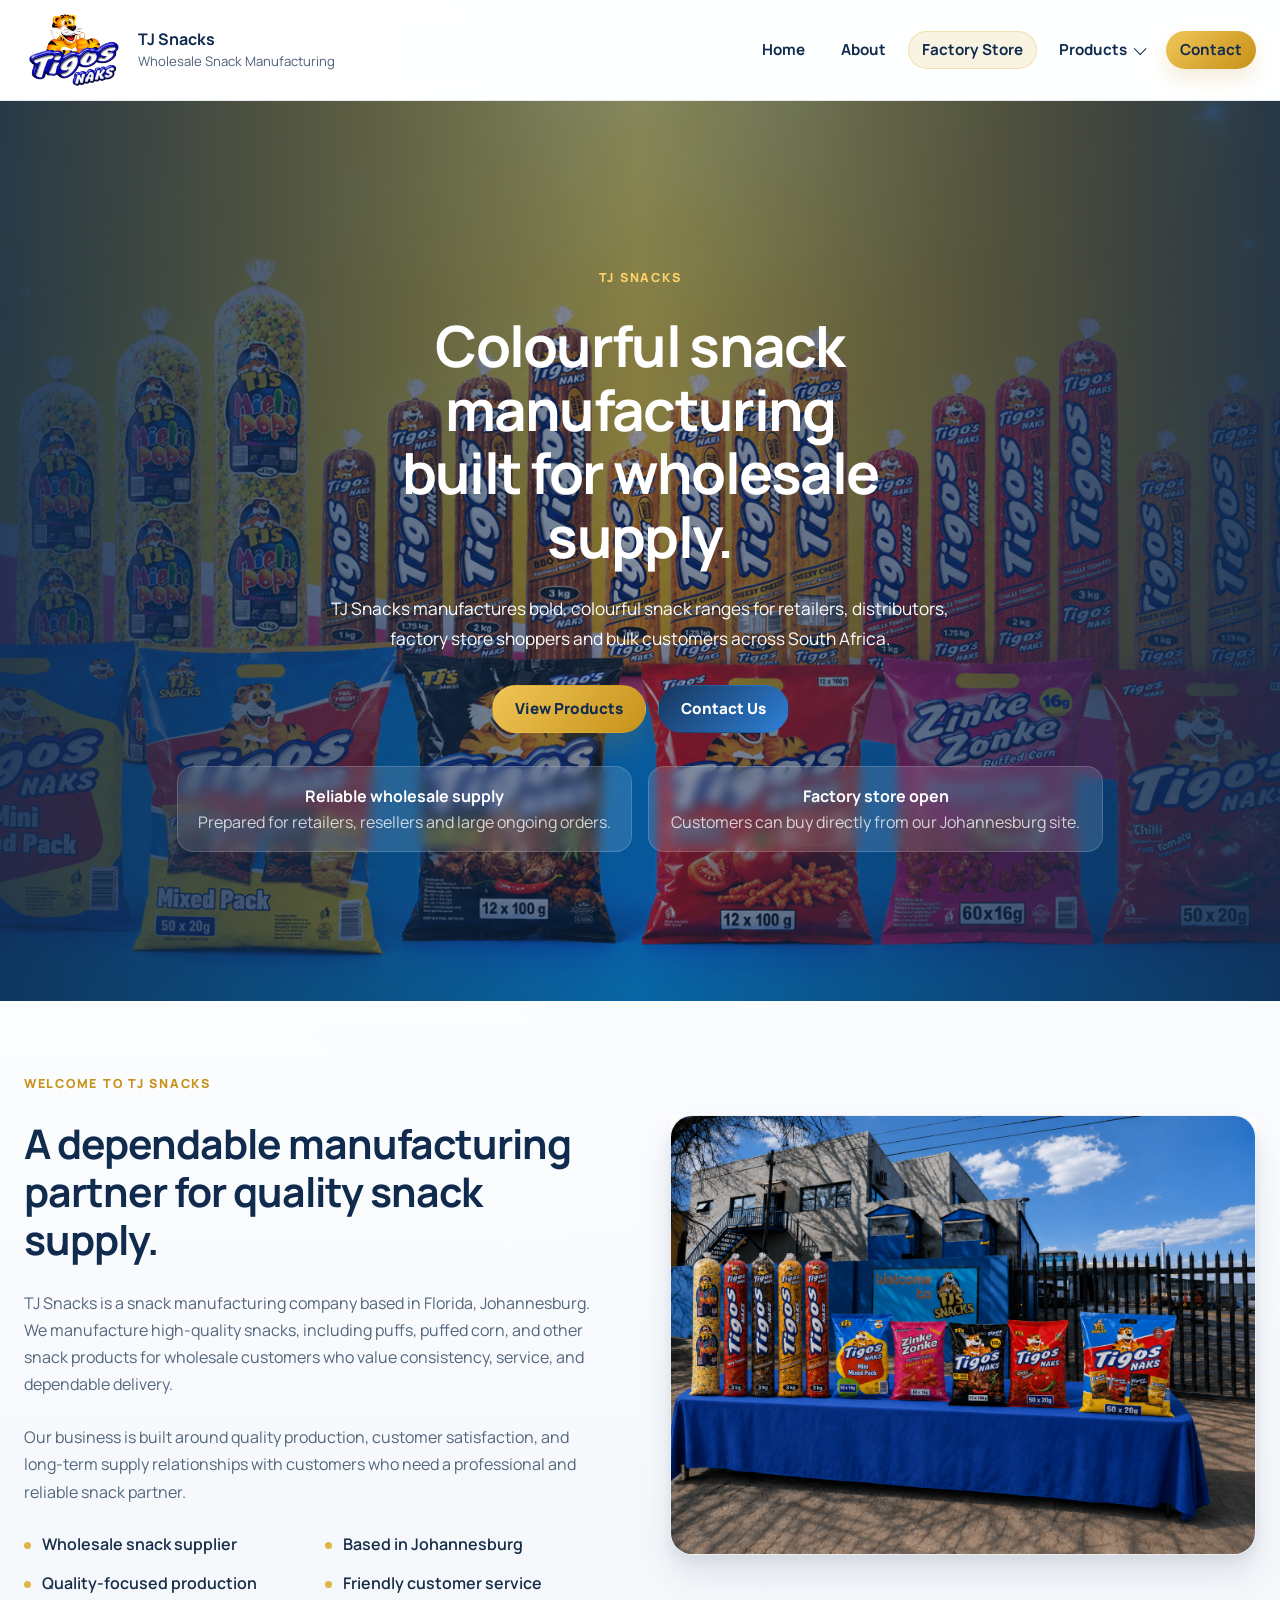
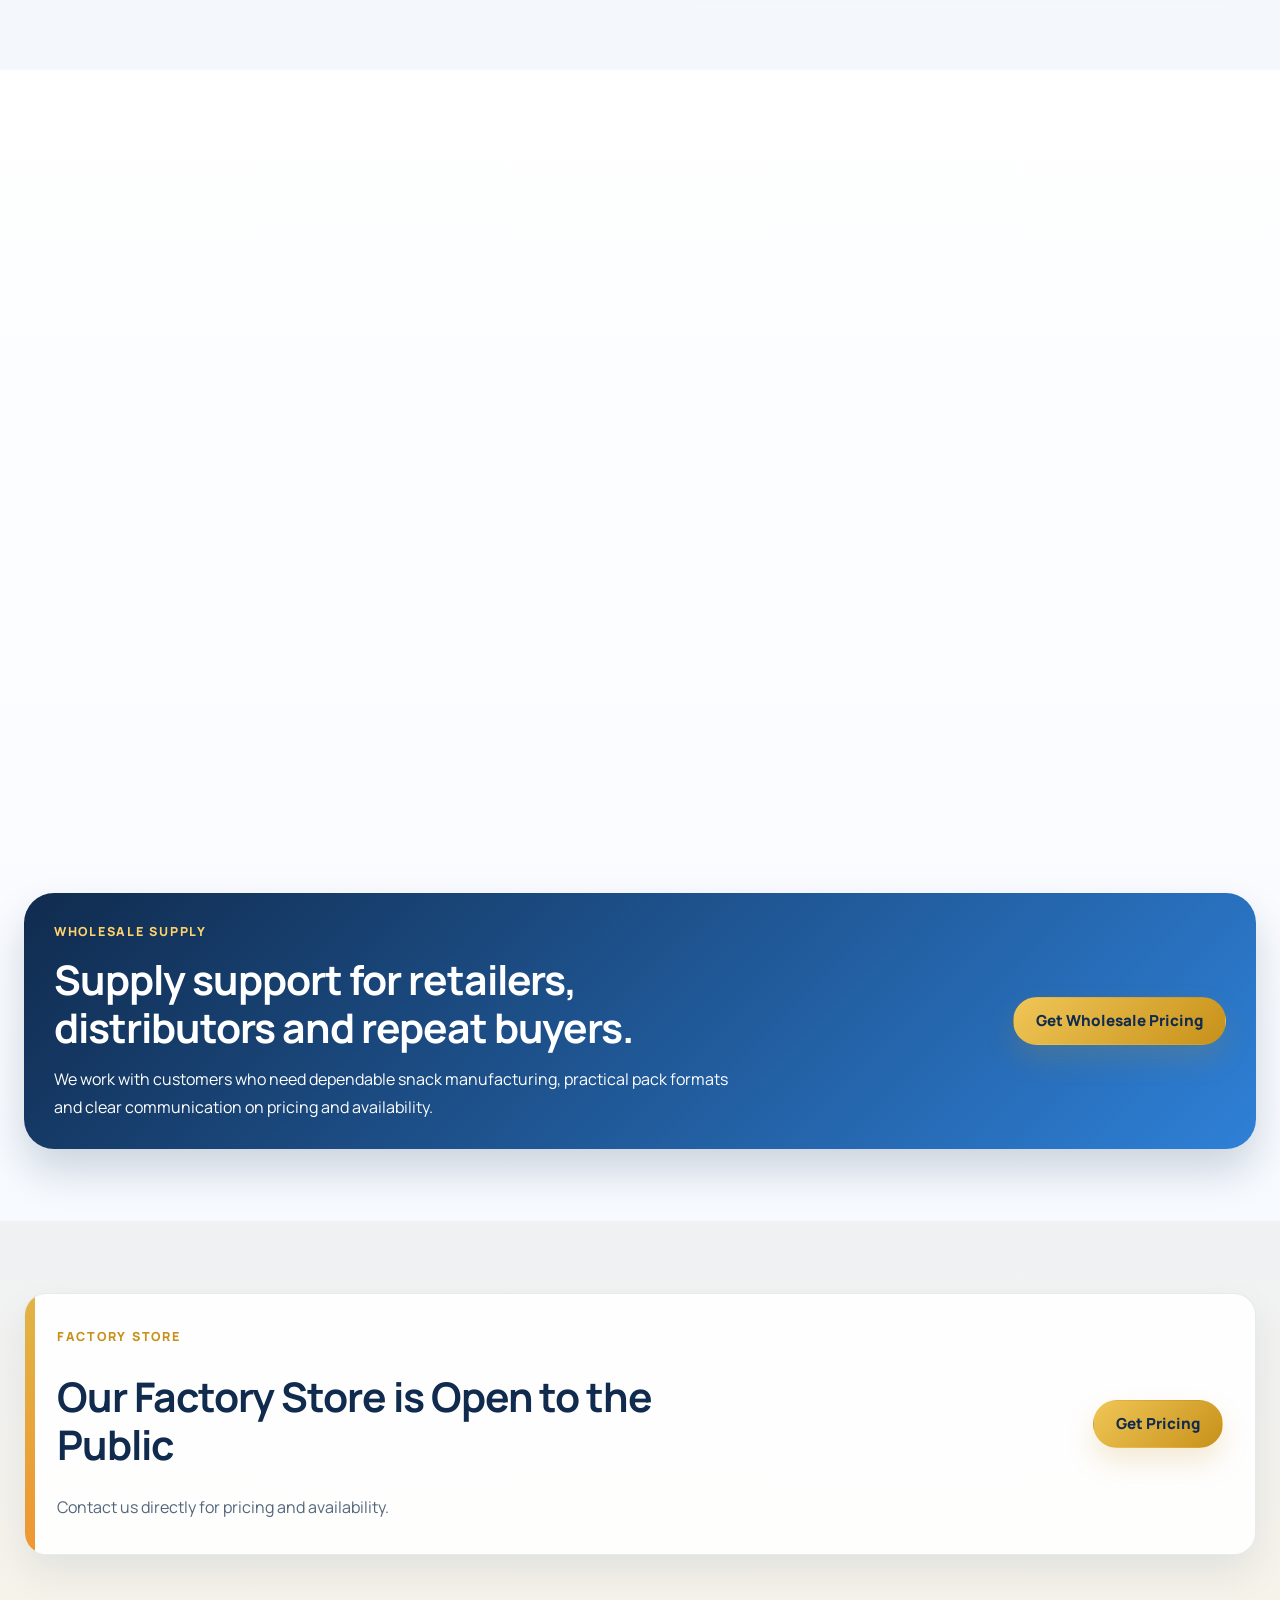
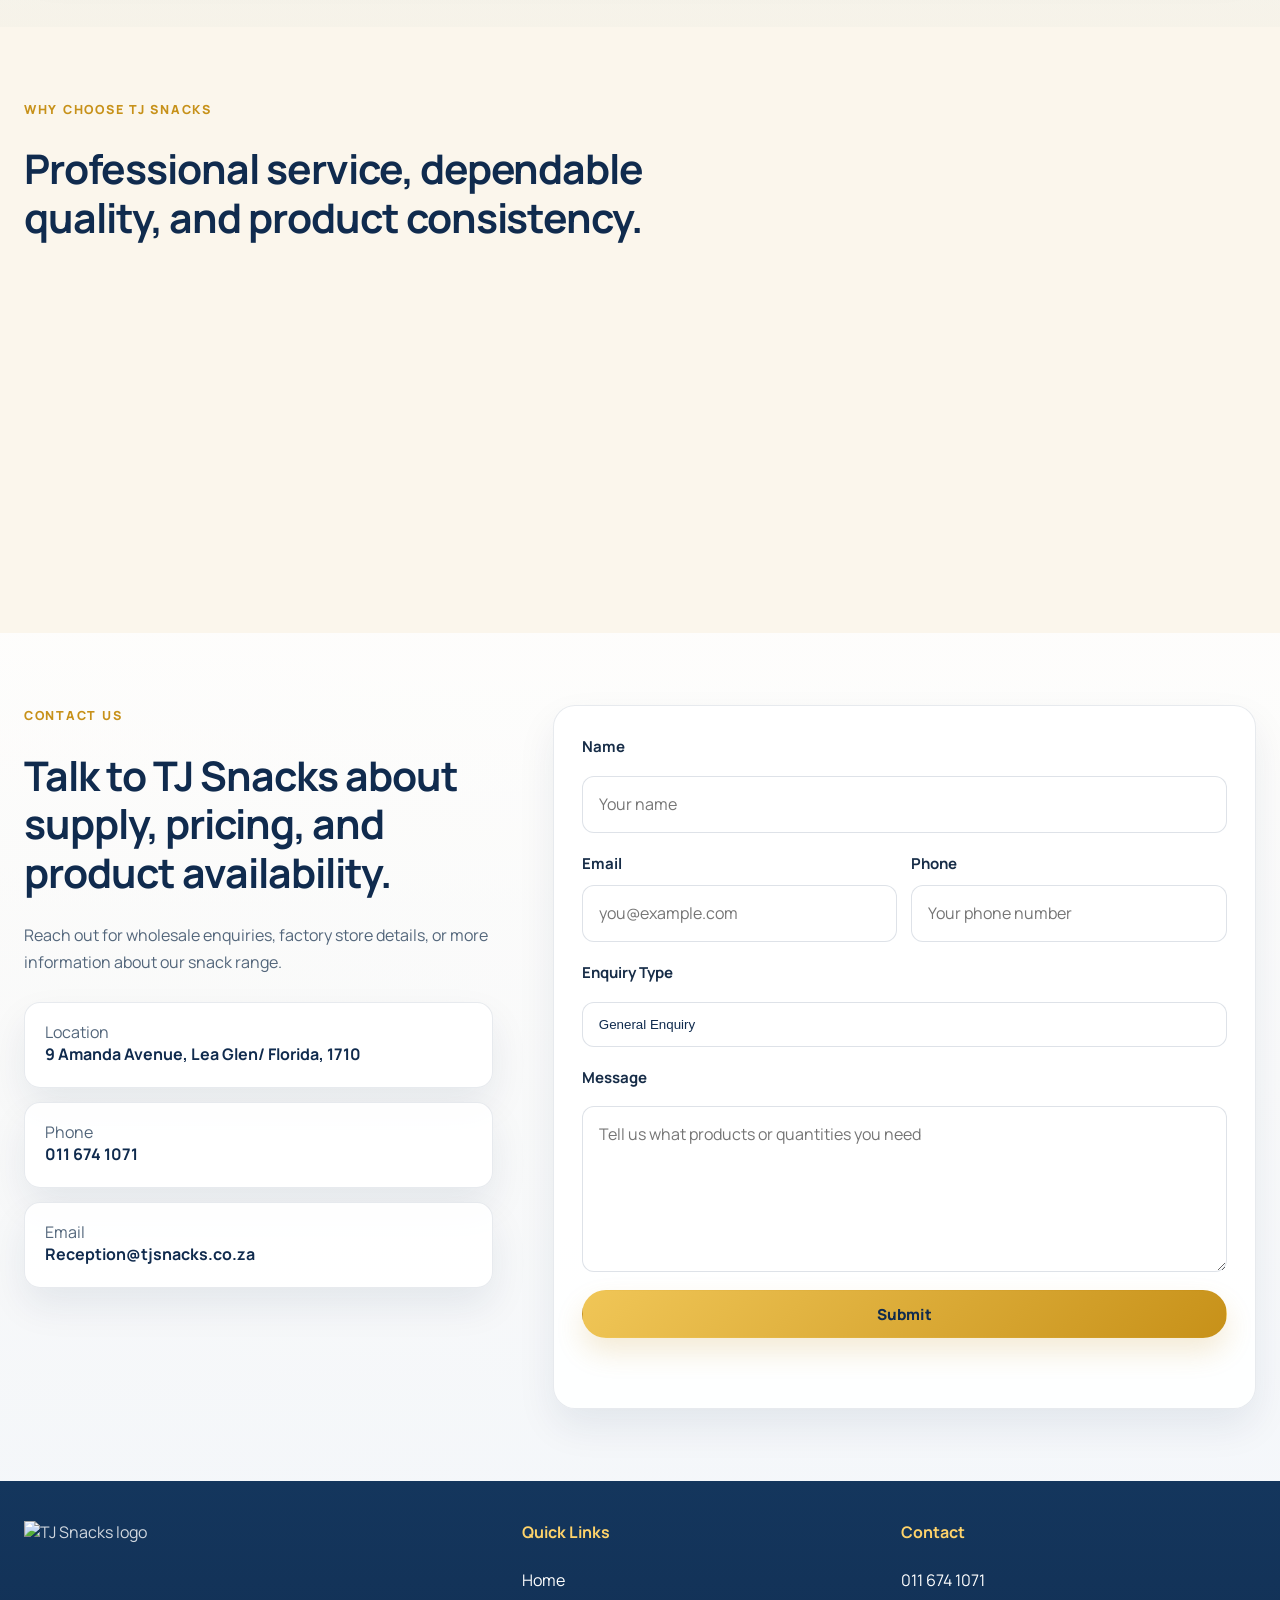
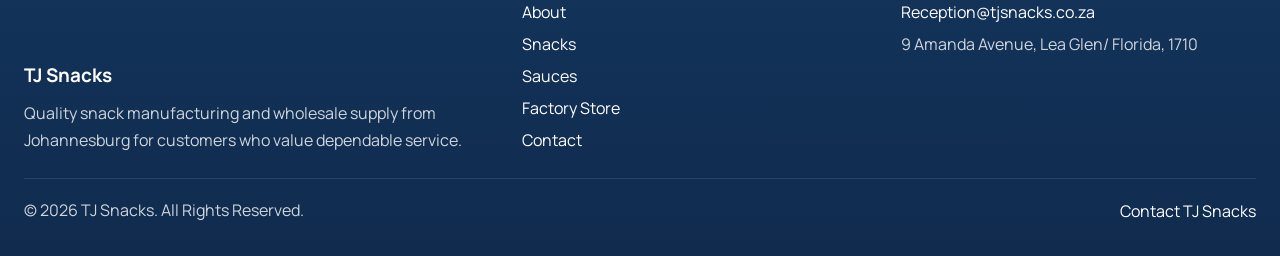
==== commit 668d580c: "community changes" ====
--- a/index.html
+++ b/index.html
@@ -311,7 +311,7 @@
                         <a href="index.html#about">About</a>
                         <a href="snacks.html">Snacks</a>
                         <a href="sauces.html">Sauces</a>
-                        <a href="community.html">Community</a>
+                        <!--<a href="community.html">Community</a>-->
                         <a href="index.html#factory-store">Factory Store</a>
                         <a href="index.html#contact">Contact</a>
                     </div>
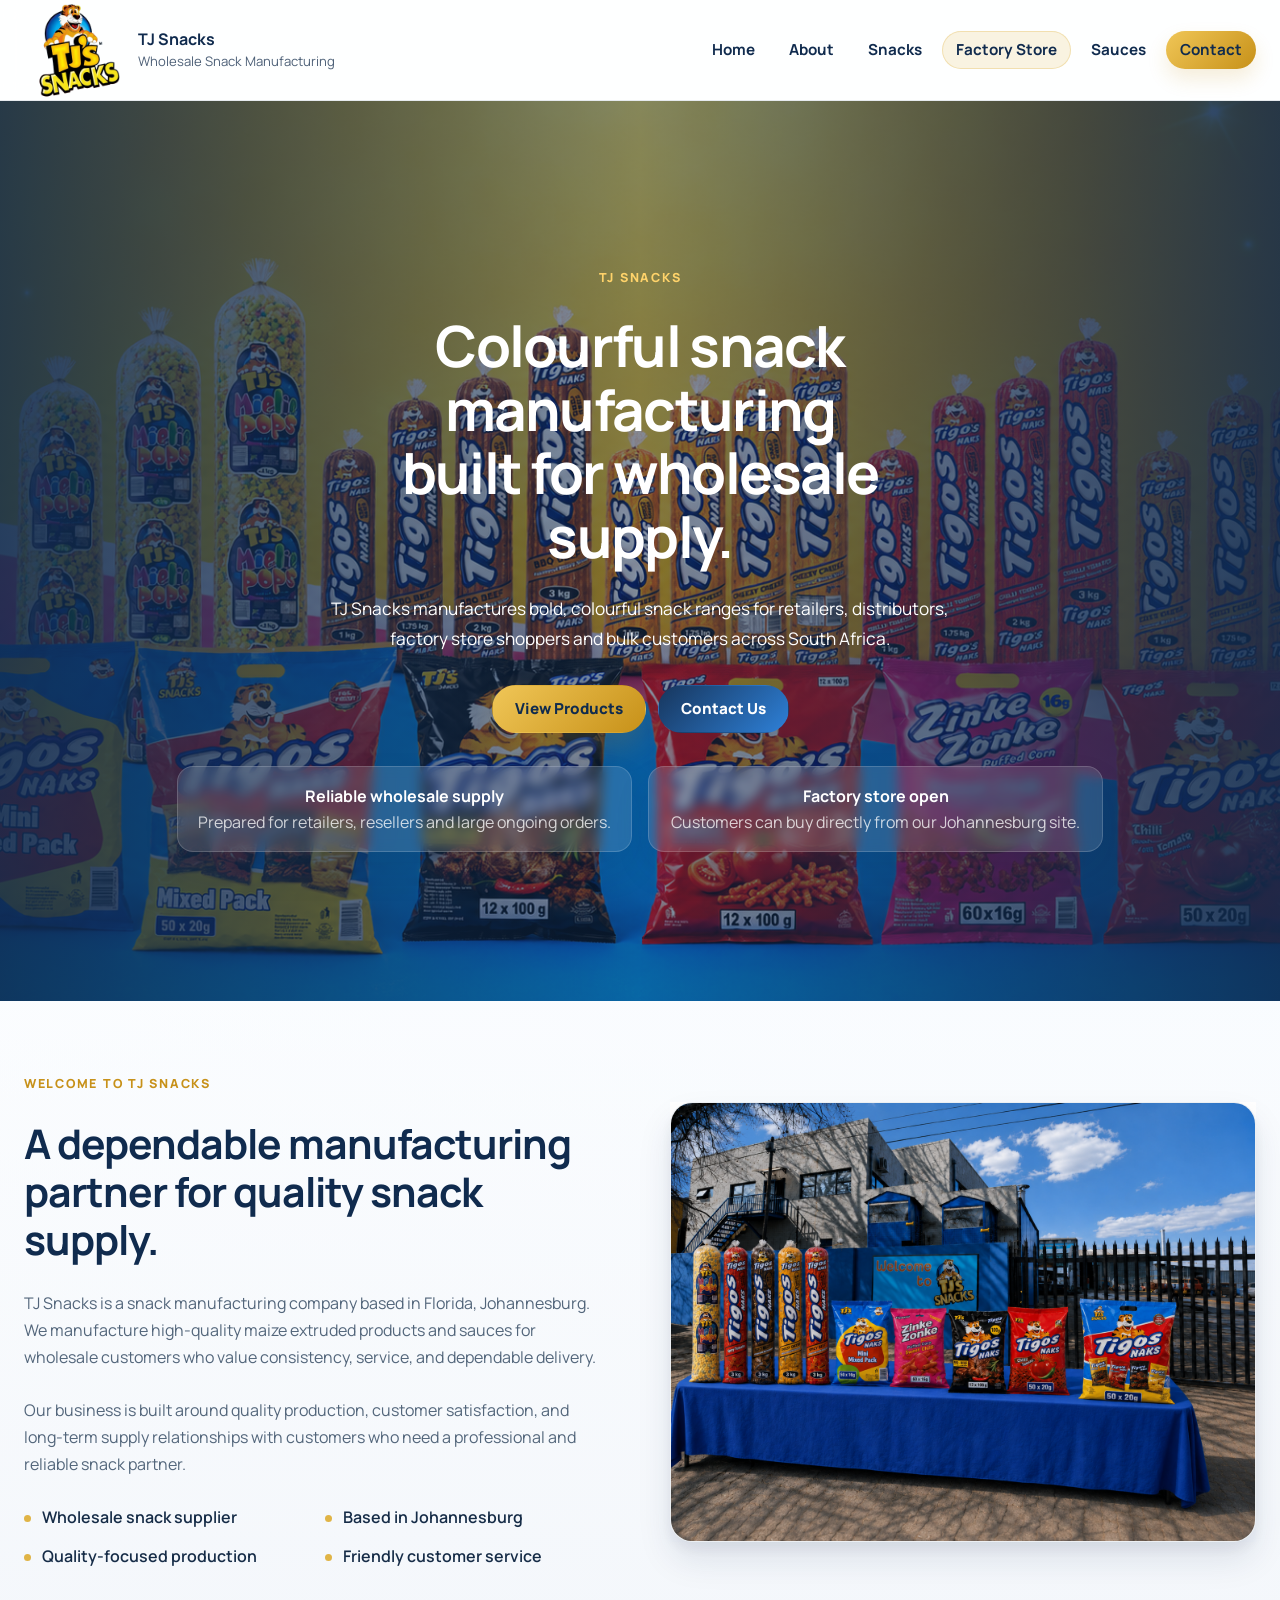
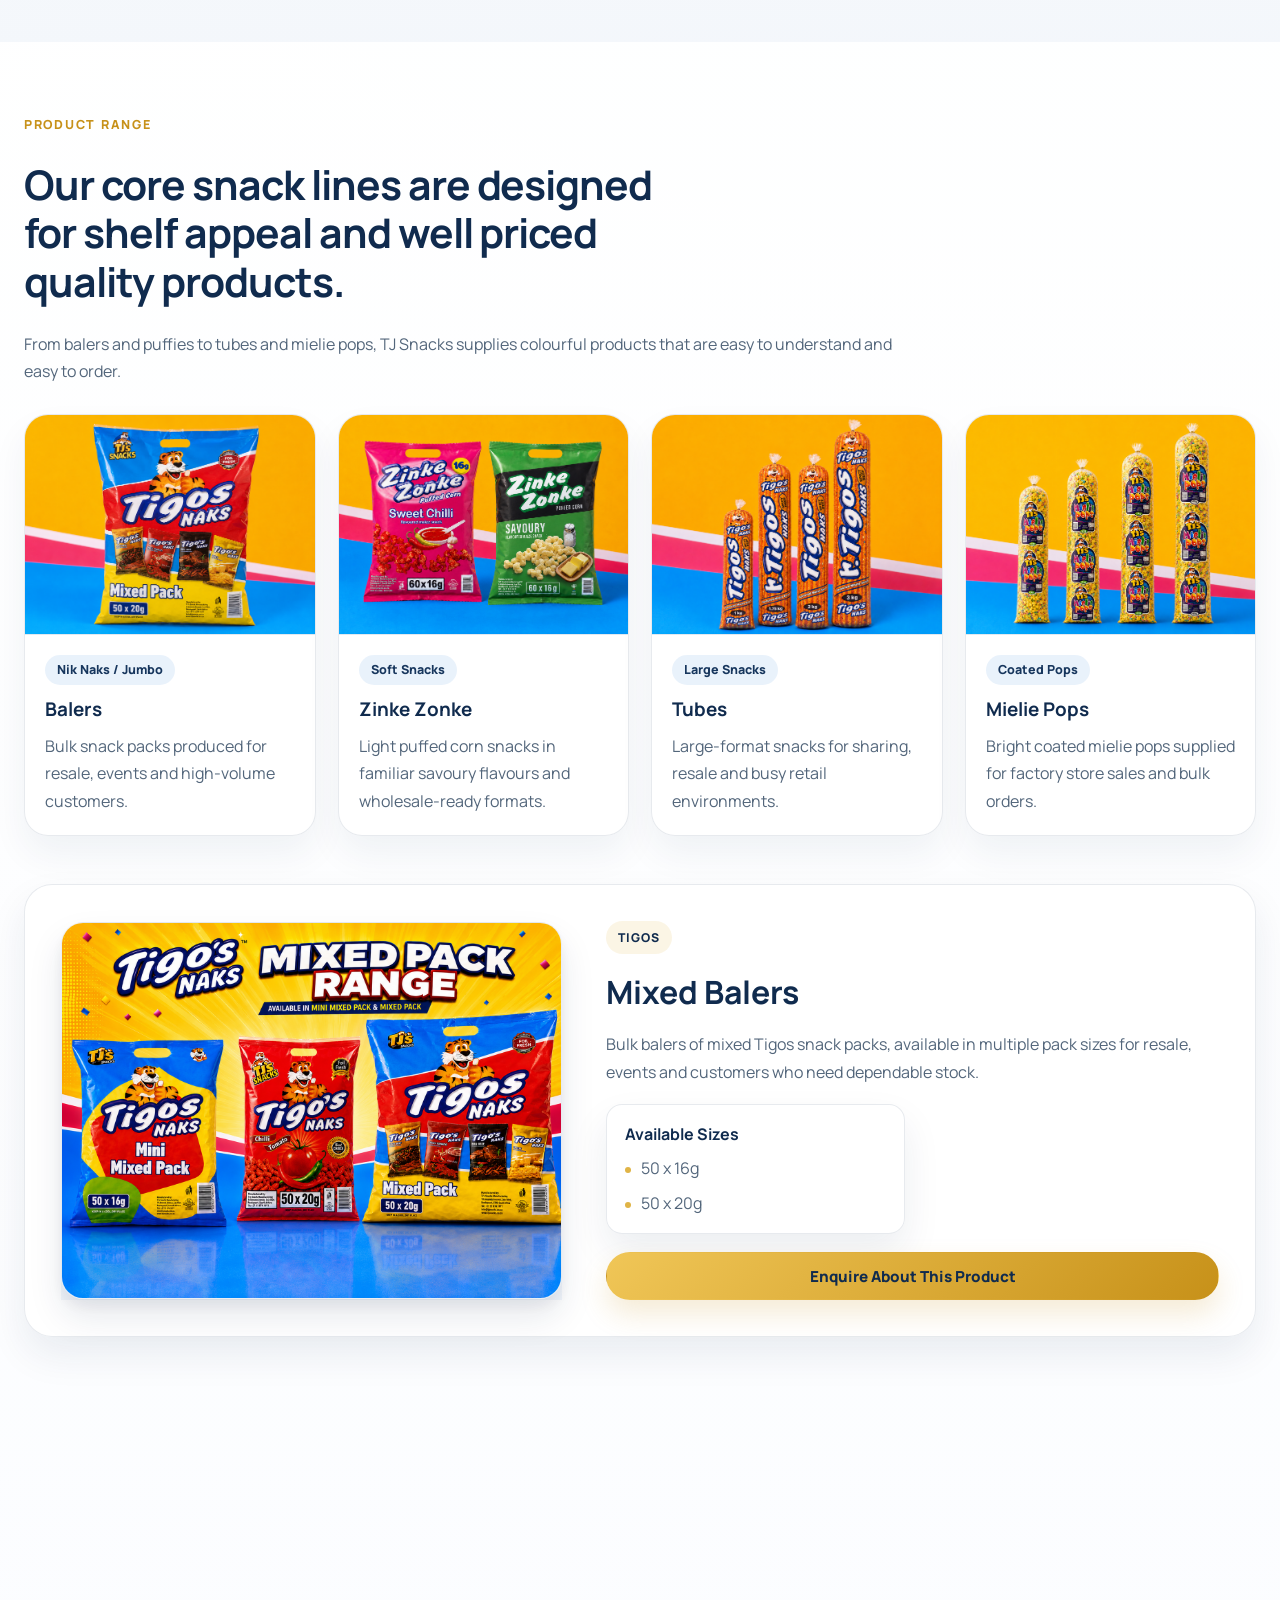
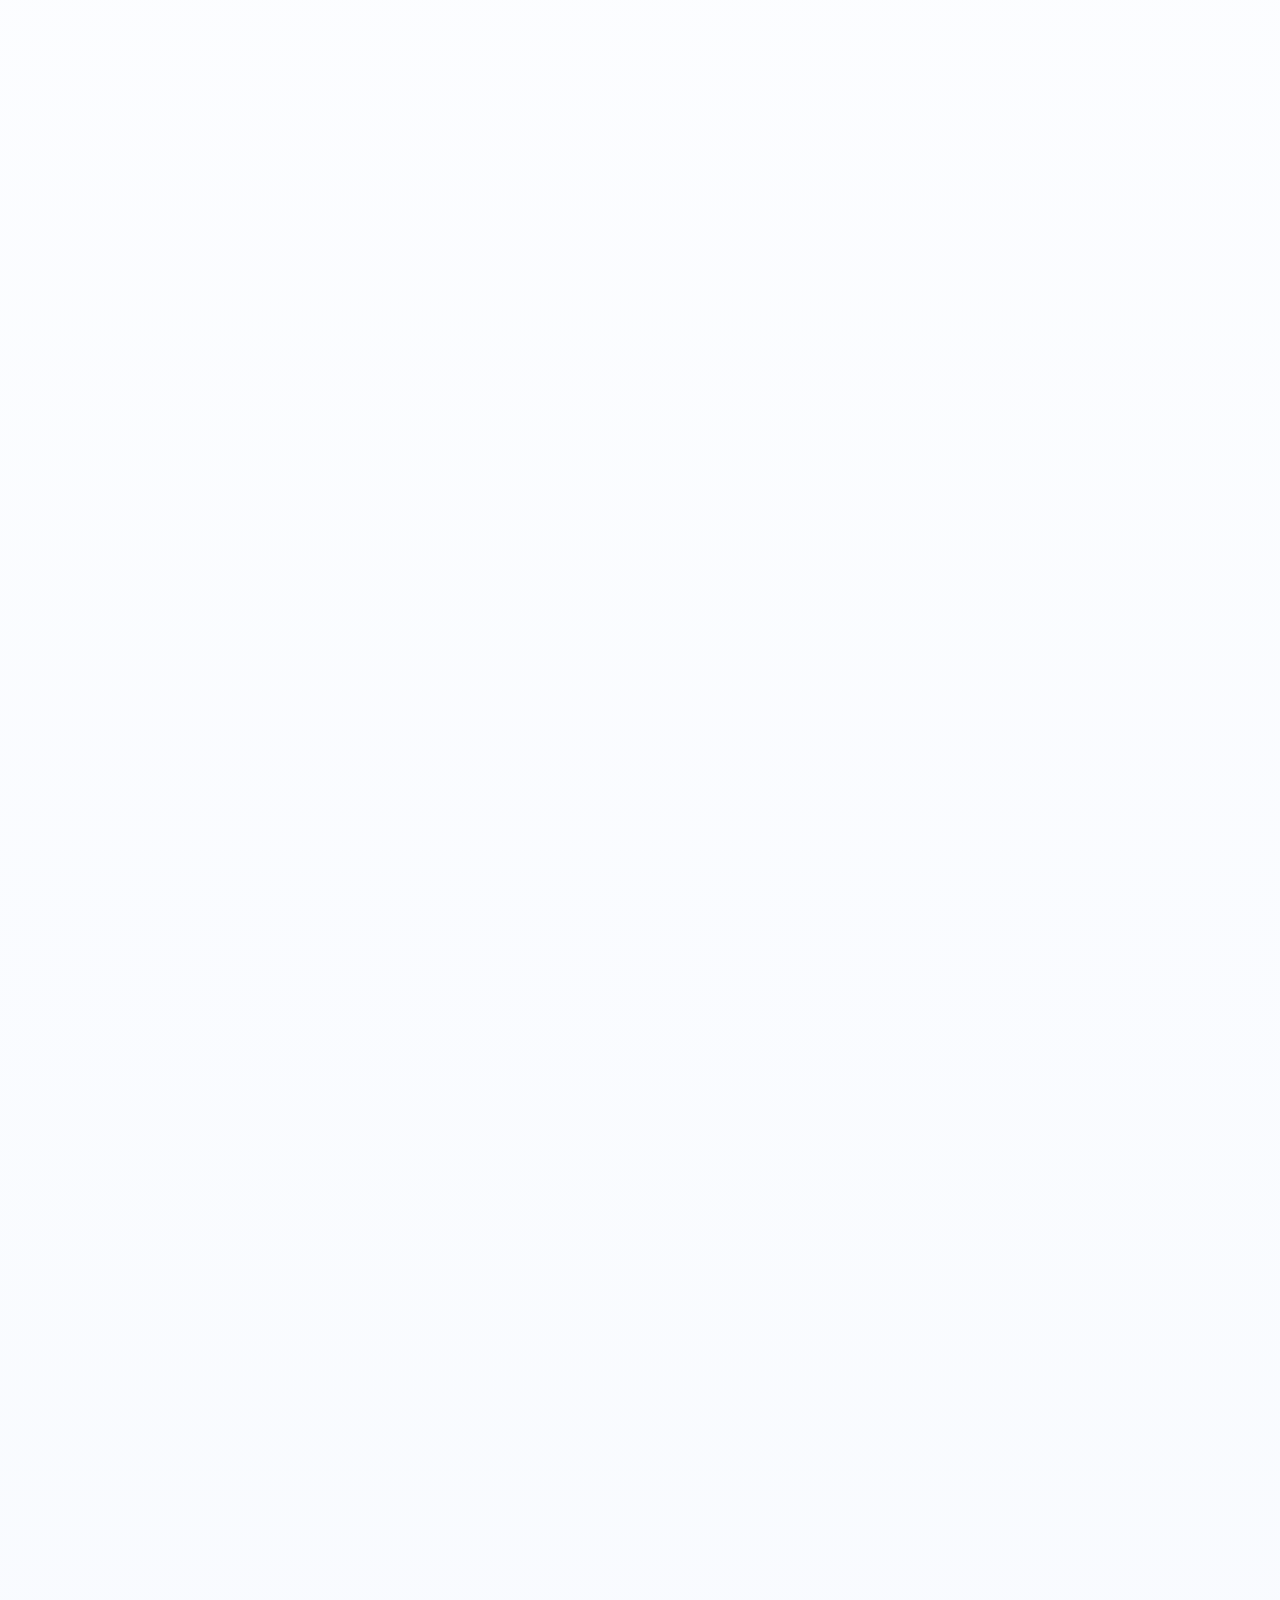
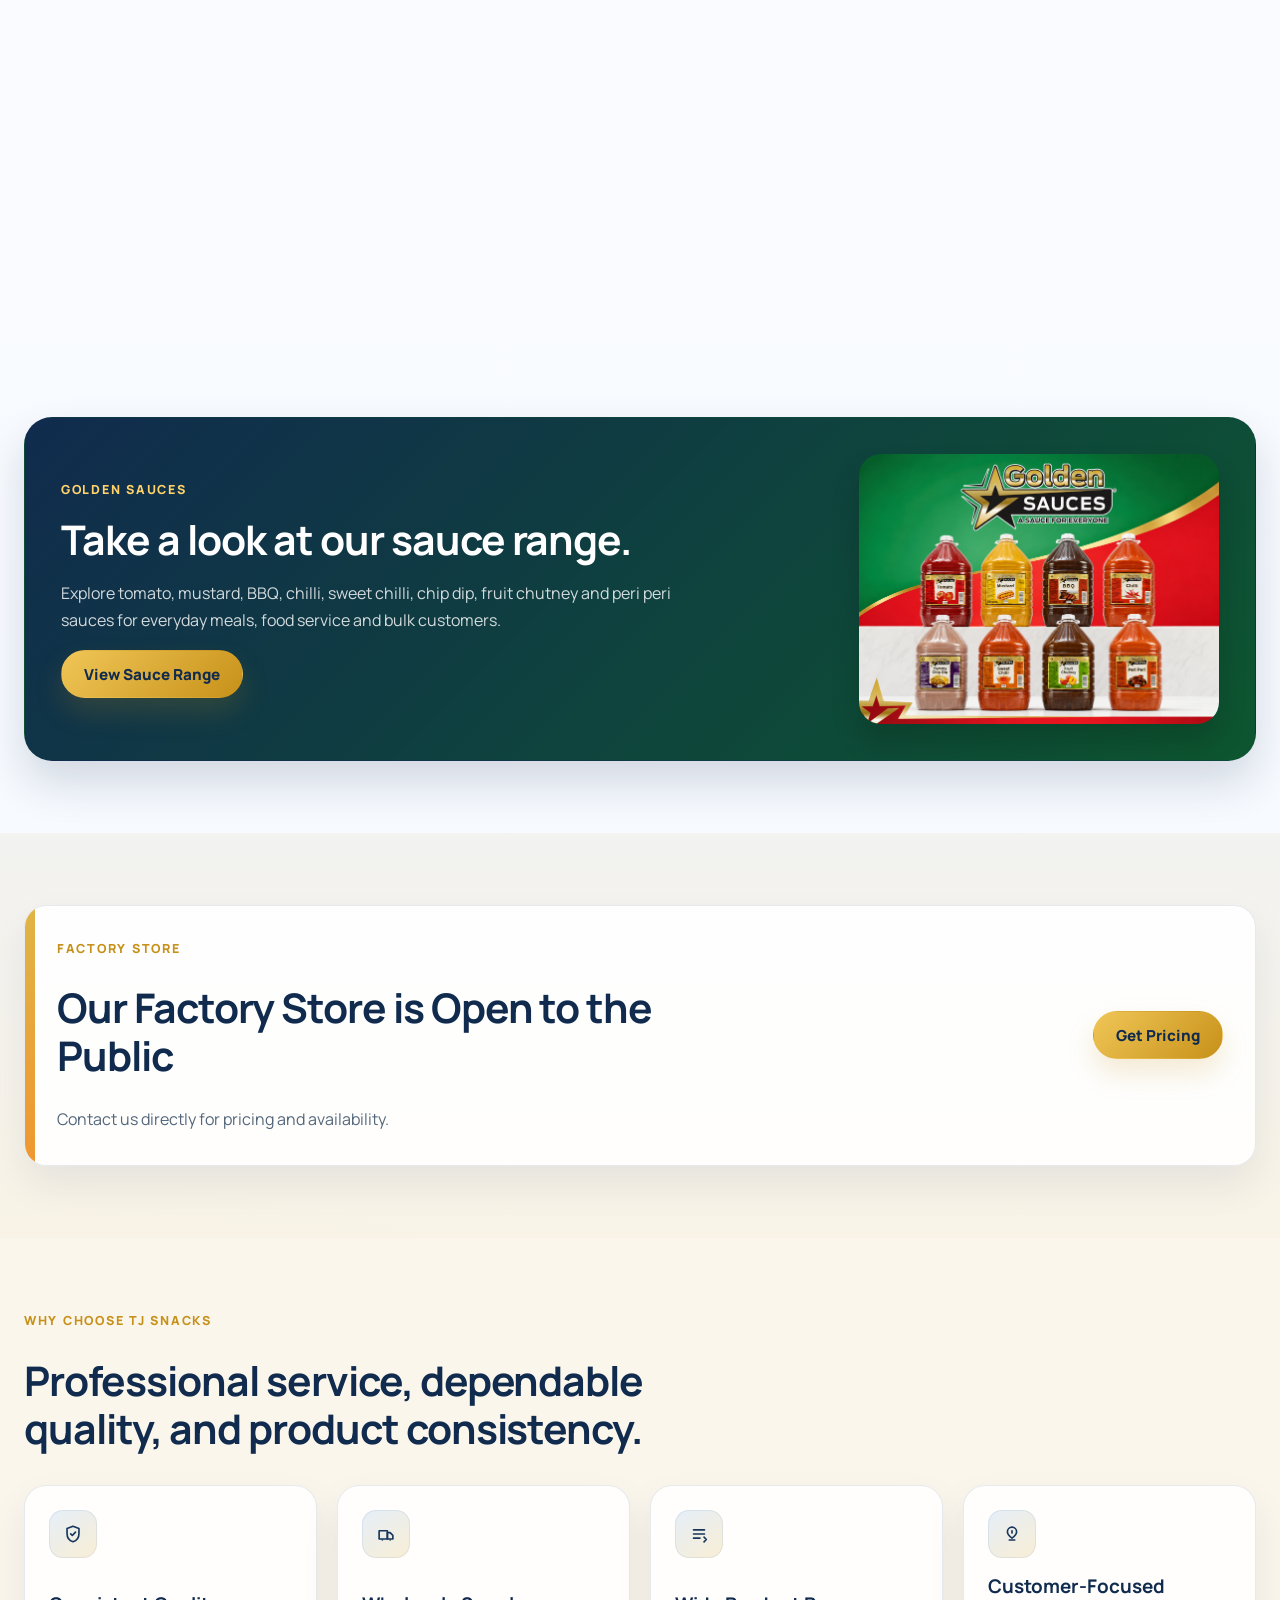
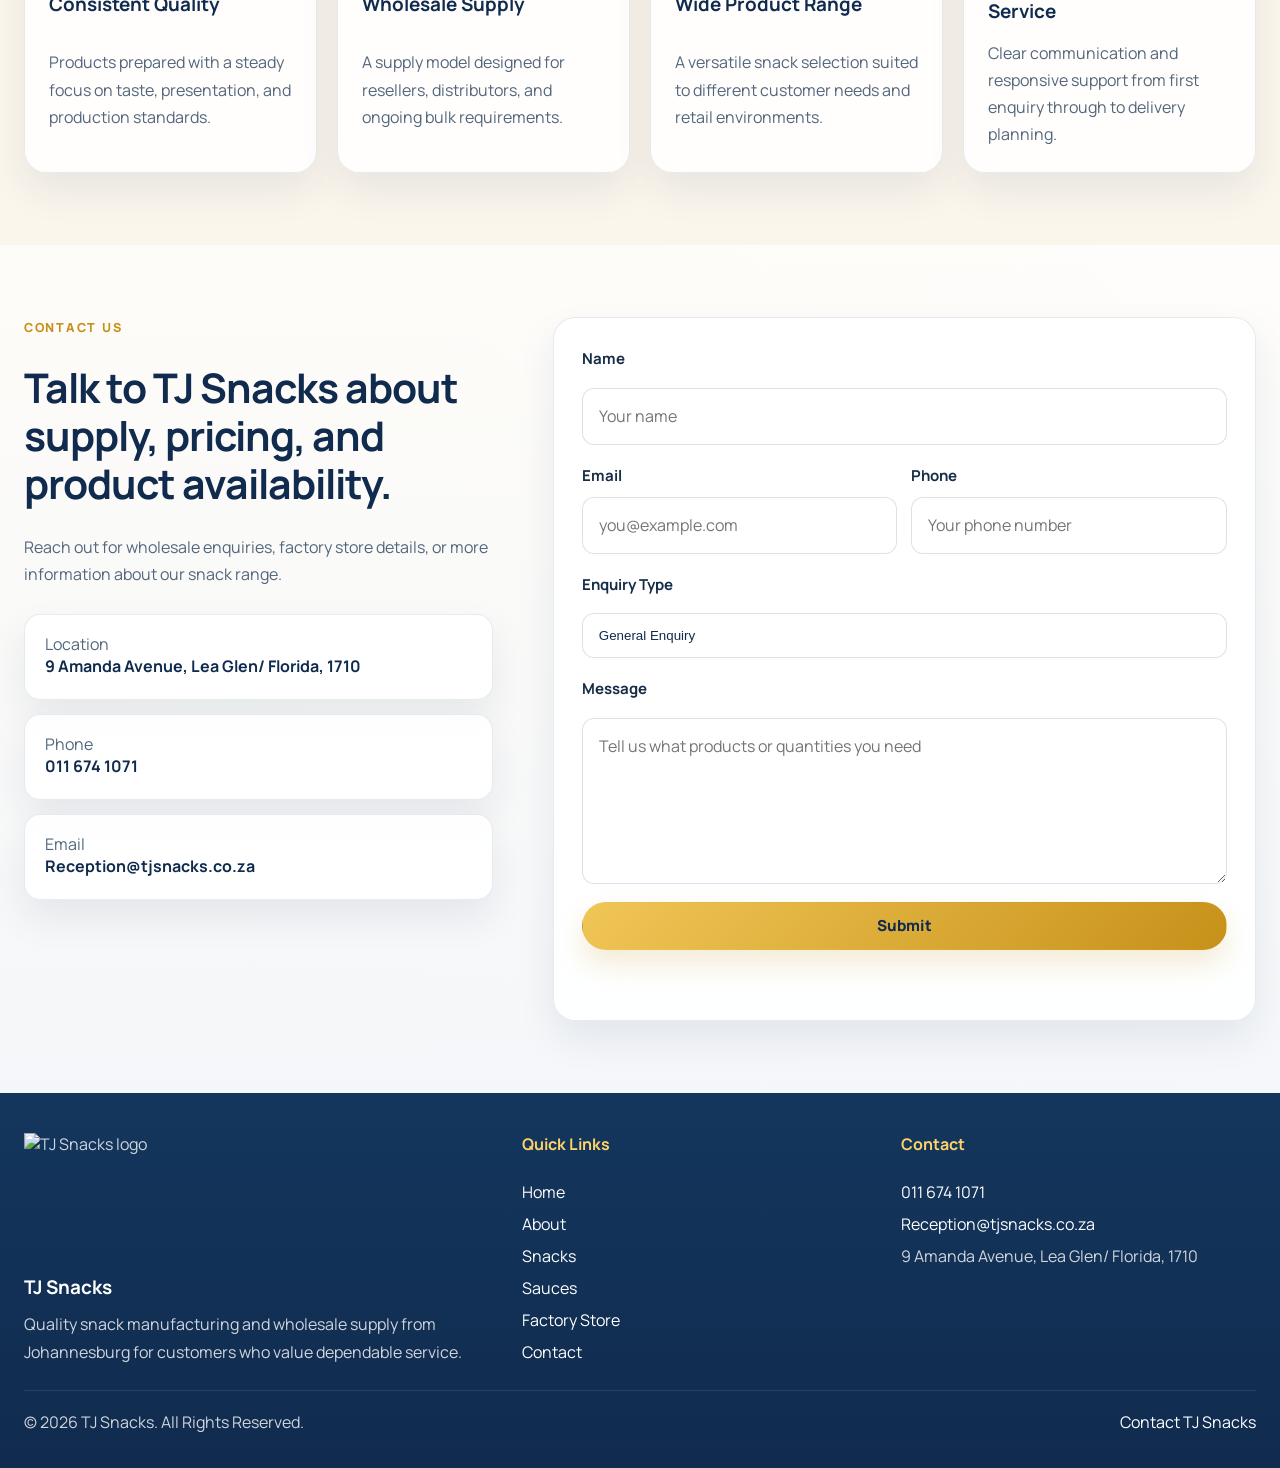
==== commit c3c343dc: "Made client changes chnaged pages and card positions changed color and orientation according to clie" ====
--- a/index.html
+++ b/index.html
@@ -33,14 +33,9 @@
                 <nav class="nav" id="site-menu" aria-label="Primary navigation">
                     <a class="is-active" href="index.html#top" data-page-link="home">Home</a>
                     <a href="index.html#about">About</a>
+                    <a href="index.html#product-range" data-page-link="snacks">Snacks</a>
                     <a href="index.html#factory-store">Factory Store</a>
-                    <div class="nav-group">
-                        <button class="nav-parent" type="button" aria-expanded="false">Products</button>
-                        <div class="nav-submenu" aria-label="Products submenu">
-                            <a href="snacks.html" data-page-link="snacks">Snacks</a>
-                            <a href="sauces.html" data-page-link="sauces">Sauces</a>
-                        </div>
-                    </div>
+                    <a href="./sauces.html" data-page-link="sauces">Sauces</a>
                     <!--<a href="community.html" data-page-link="community">Community</a>-->
                     <a class="nav-contact" href="index.html#contact">Contact</a>
                 </nav>
@@ -57,7 +52,7 @@
                             TJ Snacks manufactures bold, colourful snack ranges for retailers, distributors, factory store shoppers and bulk customers across South Africa.
                         </p>
                         <div class="hero-actions">
-                            <a class="button button-primary" href="snacks.html">View Products</a>
+                            <a class="button button-primary" href="#product-range">View Products</a>
                             <a class="button button-secondary" href="#contact">Contact Us</a>
                         </div>
                         <div class="hero-summary">
@@ -80,7 +75,7 @@
                         <p class="eyebrow">Welcome to TJ Snacks</p>
                         <h2>A dependable manufacturing partner for quality snack supply.</h2>
                         <p>
-                            TJ Snacks is a snack manufacturing company based in Florida, Johannesburg. We manufacture high-quality snacks, including puffs, puffed corn, and other snack products for wholesale customers who value consistency, service, and dependable delivery.
+                            TJ Snacks is a snack manufacturing company based in Florida, Johannesburg. We manufacture high-quality maize extruded products and sauces for wholesale customers who value consistency, service, and dependable delivery.
                         </p>
                         <p>
                             Our business is built around quality production, customer satisfaction, and long-term supply relationships with customers who need a professional and reliable snack partner.
@@ -101,11 +96,11 @@
                 </div>
             </section>
 
-            <section class="section tj-range-section">
+            <section class="section tj-range-section" id="product-range" data-section="Product Range">
                 <div class="container">
                     <div class="section-heading reveal">
                         <p class="eyebrow">Product Range</p>
-                        <h2>Our core snack lines are designed for shelf appeal, factory store trade and wholesale demand.</h2>
+                        <h2>Our core snack lines are designed for shelf appeal and well priced quality products.</h2>
                         <p class="product-section-lead">From balers and puffies to tubes and mielie pops, TJ Snacks supplies colourful products that are easy to understand and easy to order.</p>
                     </div>
 
@@ -152,14 +147,151 @@
                         </article>
                     </div>
 
-                    <div class="supply-banner reveal">
-                        <div class="supply-banner-copy">
-                            <p class="eyebrow eyebrow-on-dark">Wholesale Supply</p>
-                            <h2>Supply support for retailers, distributors and repeat buyers.</h2>
-                            <p>We work with customers who need dependable snack manufacturing, practical pack formats and clear communication on pricing and availability.</p>
-                        </div>
-                        <a class="button button-primary" href="snacks.html#enquiry">Get Wholesale Pricing</a>
-                    </div>
+                    <div class="catalog-stack snack-detail-stack">
+                        <article class="catalog-item reveal">
+                            <div class="catalog-media image-panel image-panel-photo">
+                                <img class="panel-image catalog-image" src="Images/Combind Baler image.png" alt="TJ Snacks mixed balers range">
+                            </div>
+                            <div class="catalog-copy">
+                                <span class="catalog-category">Tigos</span>
+                                <h3>Mixed Balers</h3>
+                                <p>Bulk balers of mixed Tigos snack packs, available in multiple pack sizes for resale, events and customers who need dependable stock.</p>
+                                <div class="catalog-meta">
+                                    <div class="catalog-meta-card">
+                                        <h4>Available Sizes</h4>
+                                        <ul class="catalog-list">
+                                            <li>50 x 16g</li>
+                                            <li>50 x 20g</li>
+                                        </ul>
+                                    </div>
+                                </div>
+                                <a class="button button-primary" href="#contact" data-product-target="Balers">Enquire About This Product</a>
+                            </div>
+                        </article>
+
+                        <article class="catalog-item catalog-item-reverse reveal">
+                            <div class="catalog-media image-panel image-panel-photo">
+                                <img class="panel-image catalog-image" src="Images/Combind single baler flavor.png" alt="TJ Snacks single flavour balers range">
+                            </div>
+                            <div class="catalog-copy">
+                                <span class="catalog-category">Tigos</span>
+                                <h3>Single Flavour Balers</h3>
+                                <p>Single-flavour Tigos snack balers in bold flavours, packed for resale and bulk buying.</p>
+                                <div class="catalog-meta">
+                                    <div class="catalog-meta-card">
+                                        <h4>Available Flavours</h4>
+                                        <ul class="catalog-list">
+                                            <li>BBQ</li>
+                                            <li>Chilli Tomato</li>
+                                        </ul>
+                                    </div>
+                                    <div class="catalog-meta-card">
+                                        <h4>Available Sizes</h4>
+                                        <ul class="catalog-list">
+                                            <li>12 x 100g</li>
+                                            <li>50 x 20g</li>
+                                        </ul>
+                                    </div>
+                                </div>
+                                <a class="button button-primary" href="#contact" data-product-target="Balers">Enquire About This Product</a>
+                            </div>
+                        </article>
+
+                        <article class="catalog-item reveal">
+                            <div class="catalog-media image-panel image-panel-photo">
+                                <img class="panel-image catalog-image" src="Images/Combind Tubes image.png" alt="TJ Snacks tubes range">
+                            </div>
+                            <div class="catalog-copy">
+                                <span class="catalog-category">Large Snacks</span>
+                                <h3>Tubes</h3>
+                                <p>Large-format snack tubes available in multiple sizes and bold flavours for shelf appeal and value-focused customers.</p>
+                                <div class="catalog-meta">
+                                    <div class="catalog-meta-card">
+                                        <h4>Available Flavours</h4>
+                                        <ul class="catalog-list">
+                                            <li>Spicy Beef</li>
+                                            <li>BBQ</li>
+                                            <li>Spicy Tomato</li>
+                                            <li>Creamy Cheese</li>
+                                        </ul>
+                                    </div>
+                                    <div class="catalog-meta-card">
+                                        <h4>Available Sizes</h4>
+                                        <ul class="catalog-list">
+                                            <li>1kg</li>
+                                            <li>1.75kg</li>
+                                            <li>2kg</li>
+                                            <li>3kg</li>
+                                        </ul>
+                                    </div>
+                                </div>
+                                <a class="button button-primary" href="#contact" data-product-target="Tubes">Enquire About This Product</a>
+                            </div>
+                        </article>
+
+                        <article class="catalog-item catalog-item-reverse reveal">
+                            <div class="catalog-media image-panel image-panel-photo">
+                                <img class="panel-image catalog-image" src="Images/60 x 16g Zinke Zonke Sweet Chilli Puffed Corn.png" alt="Zinke Zonke Puffed Corn range">
+                            </div>
+                            <div class="catalog-copy">
+                                <span class="catalog-category">Zinke Zonke</span>
+                                <h3>Zinke Zonke</h3>
+                                <p>Light puffed corn snacks in bold flavours, packed in convenient balers.</p>
+                                <div class="catalog-meta">
+                                    <div class="catalog-meta-card">
+                                        <h4>Available Flavours</h4>
+                                        <ul class="catalog-list">
+                                            <li>Sweet Chilli</li>
+                                            <li>Savoury</li>
+                                        </ul>
+                                    </div>
+                                    <div class="catalog-meta-card">
+                                        <h4>Pack Size</h4>
+                                        <ul class="catalog-list">
+                                            <li>60 x 16g</li>
+                                        </ul>
+                                    </div>
+                                </div>
+                                <a class="button button-primary" href="#contact" data-product-target="Zinke Zonke">Enquire About This Product</a>
+                            </div>
+                        </article>
+
+                        <article class="catalog-item reveal">
+                            <div class="catalog-media image-panel image-panel-photo">
+                                <img class="panel-image catalog-image" src="Images/Mielie Pops.png" alt="TJ Snacks mielie pops range">
+                            </div>
+                            <div class="catalog-copy">
+                                <span class="catalog-category">Pops</span>
+                                <h3>Mielie Pops</h3>
+                                <p>Colourful coated mielie pops supplied in bulk sizes for customers looking for well priced quality products.</p>
+                                <div class="catalog-meta">
+                                    <div class="catalog-meta-card">
+                                        <h4>Available Sizes</h4>
+                                        <ul class="catalog-list">
+                                            <li>1kg</li>
+                                            <li>2kg</li>
+                                            <li>3kg</li>
+                                            <li>4kg</li>
+                                        </ul>
+                                    </div>
+                                </div>
+                                <a class="button button-primary" href="#contact" data-product-target="Mielie Pops">Enquire About This Product</a>
+                            </div>
+                        </article>
+                    </div>
+
+                    <div class="sauce-range-spotlight reveal">
+                        <div class="sauce-range-copy">
+                            <p class="eyebrow">Golden Sauces</p>
+                            <h2>Take a look at our sauce range.</h2>
+                            <p>Explore tomato, mustard, BBQ, chilli, sweet chilli, chip dip, fruit chutney and peri peri sauces for everyday meals, food service and bulk customers.</p>
+                            <a class="button button-primary" href="./sauces.html#sauce-range">View Sauce Range</a>
+                        </div>
+                        <div class="sauce-range-media" aria-hidden="true">
+                            <img src="Images/sauce2.png" alt="">
+                        </div>
+                    </div>
+
                 </div>
             </section>
 
@@ -309,8 +441,8 @@
                     <div class="footer-links">
                         <a href="index.html#top">Home</a>
                         <a href="index.html#about">About</a>
-                        <a href="snacks.html">Snacks</a>
-                        <a href="sauces.html">Sauces</a>
+                        <a href="index.html#product-range">Snacks</a>
+                        <a href="./sauces.html">Sauces</a>
                         <!--<a href="community.html">Community</a>-->
                         <a href="index.html#factory-store">Factory Store</a>
                         <a href="index.html#contact">Contact</a>
--- a/style.css
+++ b/style.css
@@ -189,7 +189,11 @@
 .nav {
     display: flex;
     align-items: center;
-    gap: 8px;
+    justify-content: flex-end;
+    flex: 0 1 auto;
+    max-width: none;
+    margin-left: auto;
+    gap: 6px;
 }
 
 .nav-group {
@@ -205,6 +209,8 @@
     font-weight: 700;
     font-family: inherit;
     line-height: 1.2;
+    text-align: center;
+    white-space: nowrap;
     border: 0;
     background: transparent;
     transition: background-color var(--transition), color var(--transition);
@@ -1064,6 +1070,65 @@
     font-weight: 800;
 }
 
+.snack-detail-stack {
+    margin-top: clamp(30px, 5vw, 48px);
+}
+
+.sauce-range-spotlight {
+    display: grid;
+    grid-template-columns: minmax(0, 1.05fr) minmax(260px, 0.72fr);
+    gap: clamp(22px, 4vw, 40px);
+    align-items: center;
+    margin-top: clamp(30px, 5vw, 52px);
+    padding: clamp(24px, 4vw, 36px);
+    border: 1px solid rgba(23, 54, 93, 0.1);
+    border-radius: 28px;
+    background:
+        linear-gradient(135deg, rgba(16, 43, 78, 0.96), rgba(13, 90, 45, 0.92)),
+        var(--tj-navy-deep);
+    box-shadow: 0 22px 44px rgba(16, 43, 78, 0.16);
+    overflow: hidden;
+}
+
+.sauce-range-copy {
+    display: grid;
+    gap: 16px;
+}
+
+.sauce-range-copy h2,
+.sauce-range-copy p,
+.sauce-range-copy .eyebrow {
+    color: var(--color-white);
+}
+
+.sauce-range-copy .eyebrow {
+    color: #ffd36a;
+}
+
+.sauce-range-copy p {
+    max-width: 62ch;
+    color: rgba(255, 255, 255, 0.82);
+}
+
+.sauce-range-copy .button {
+    width: fit-content;
+}
+
+.sauce-range-media {
+    justify-self: end;
+    width: min(100%, 360px);
+    aspect-ratio: 4 / 3;
+    border-radius: 22px;
+    overflow: hidden;
+    box-shadow: 0 18px 28px rgba(4, 15, 8, 0.18);
+}
+
+.sauce-range-media img {
+    width: 100%;
+    height: 100%;
+    object-fit: cover;
+}
+
 .supply-banner {
     display: flex;
     align-items: center;
@@ -2164,8 +2229,13 @@
     }
 
     .golden-feature-banner,
+    .sauce-range-spotlight,
     .golden-intro-layout {
         grid-template-columns: 1fr;
+    }
+
+    .sauce-range-media {
+        justify-self: center;
     }
 
     .range-grid,
@@ -2238,6 +2308,8 @@
         left: 0;
         right: 0;
         display: grid;
+        max-width: none;
+        margin-left: 0;
         gap: 4px;
         padding: 12px;
         border: 1px solid var(--color-border);
